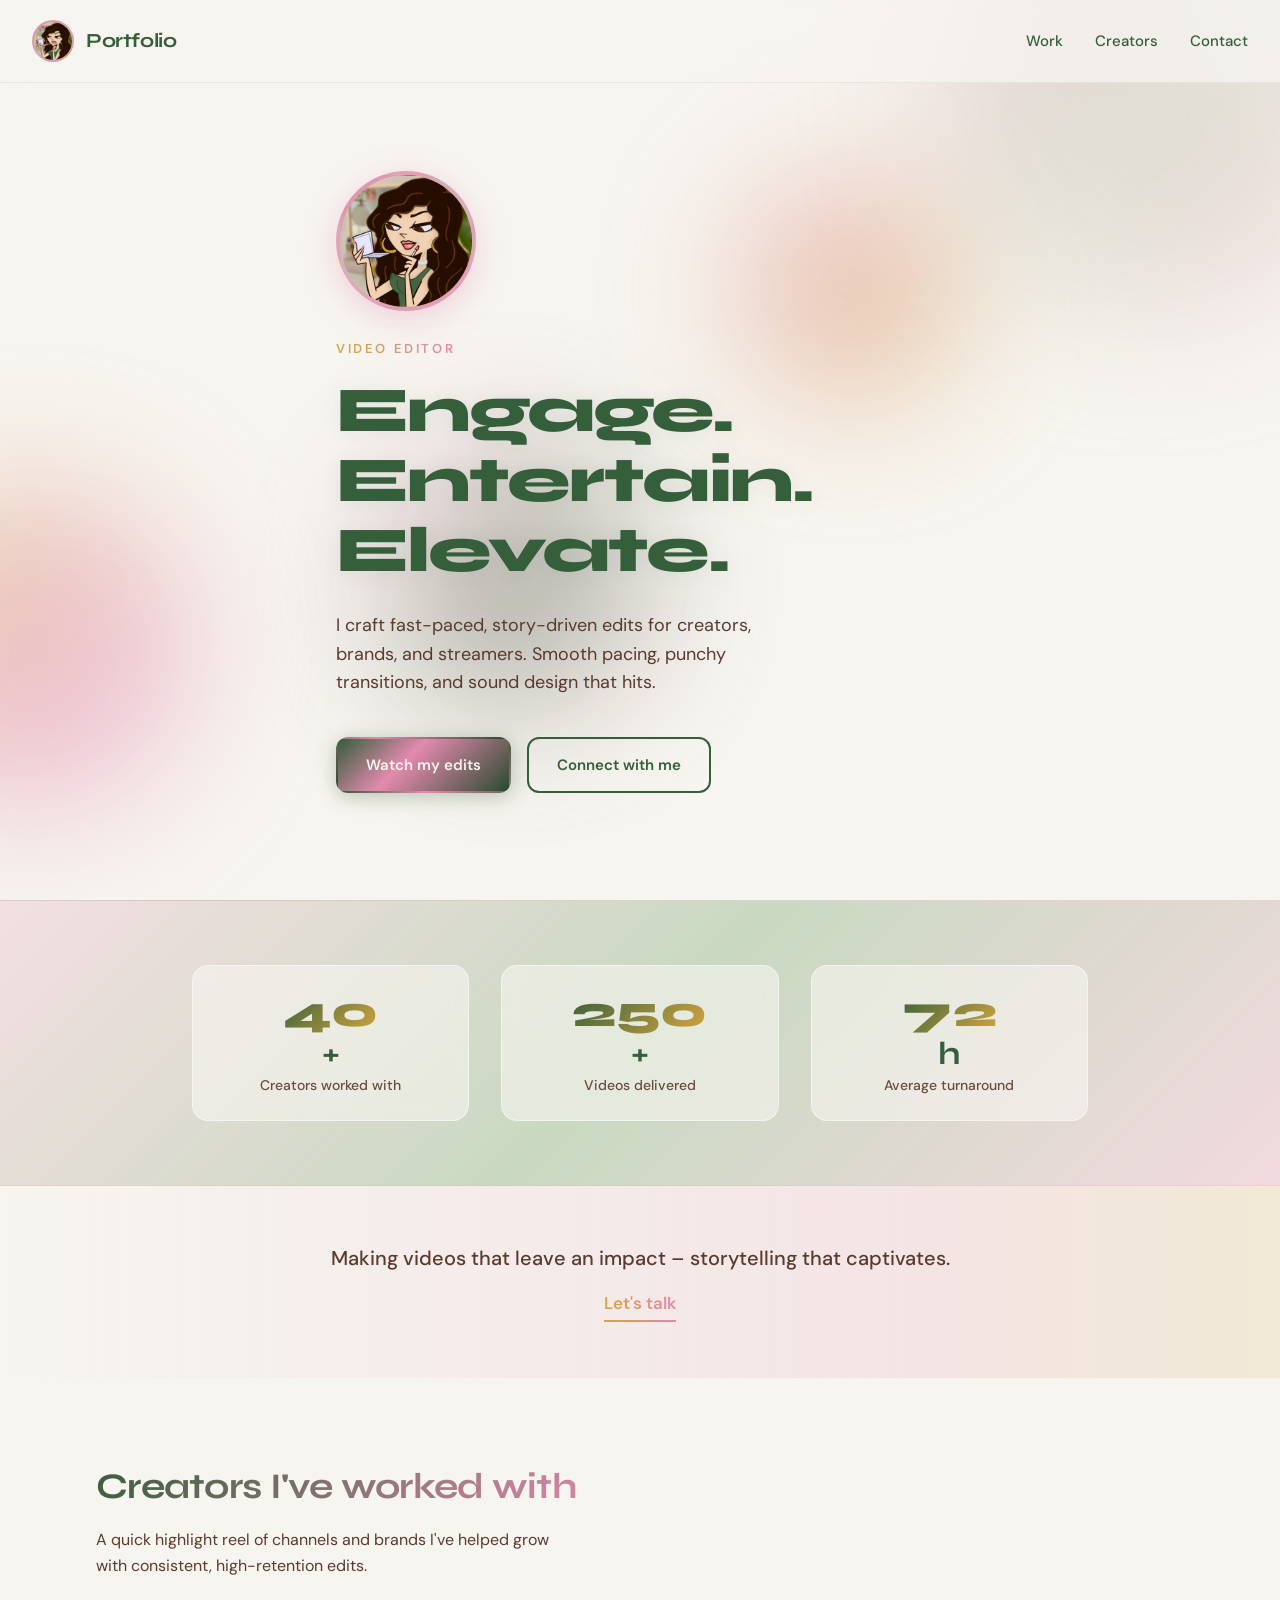
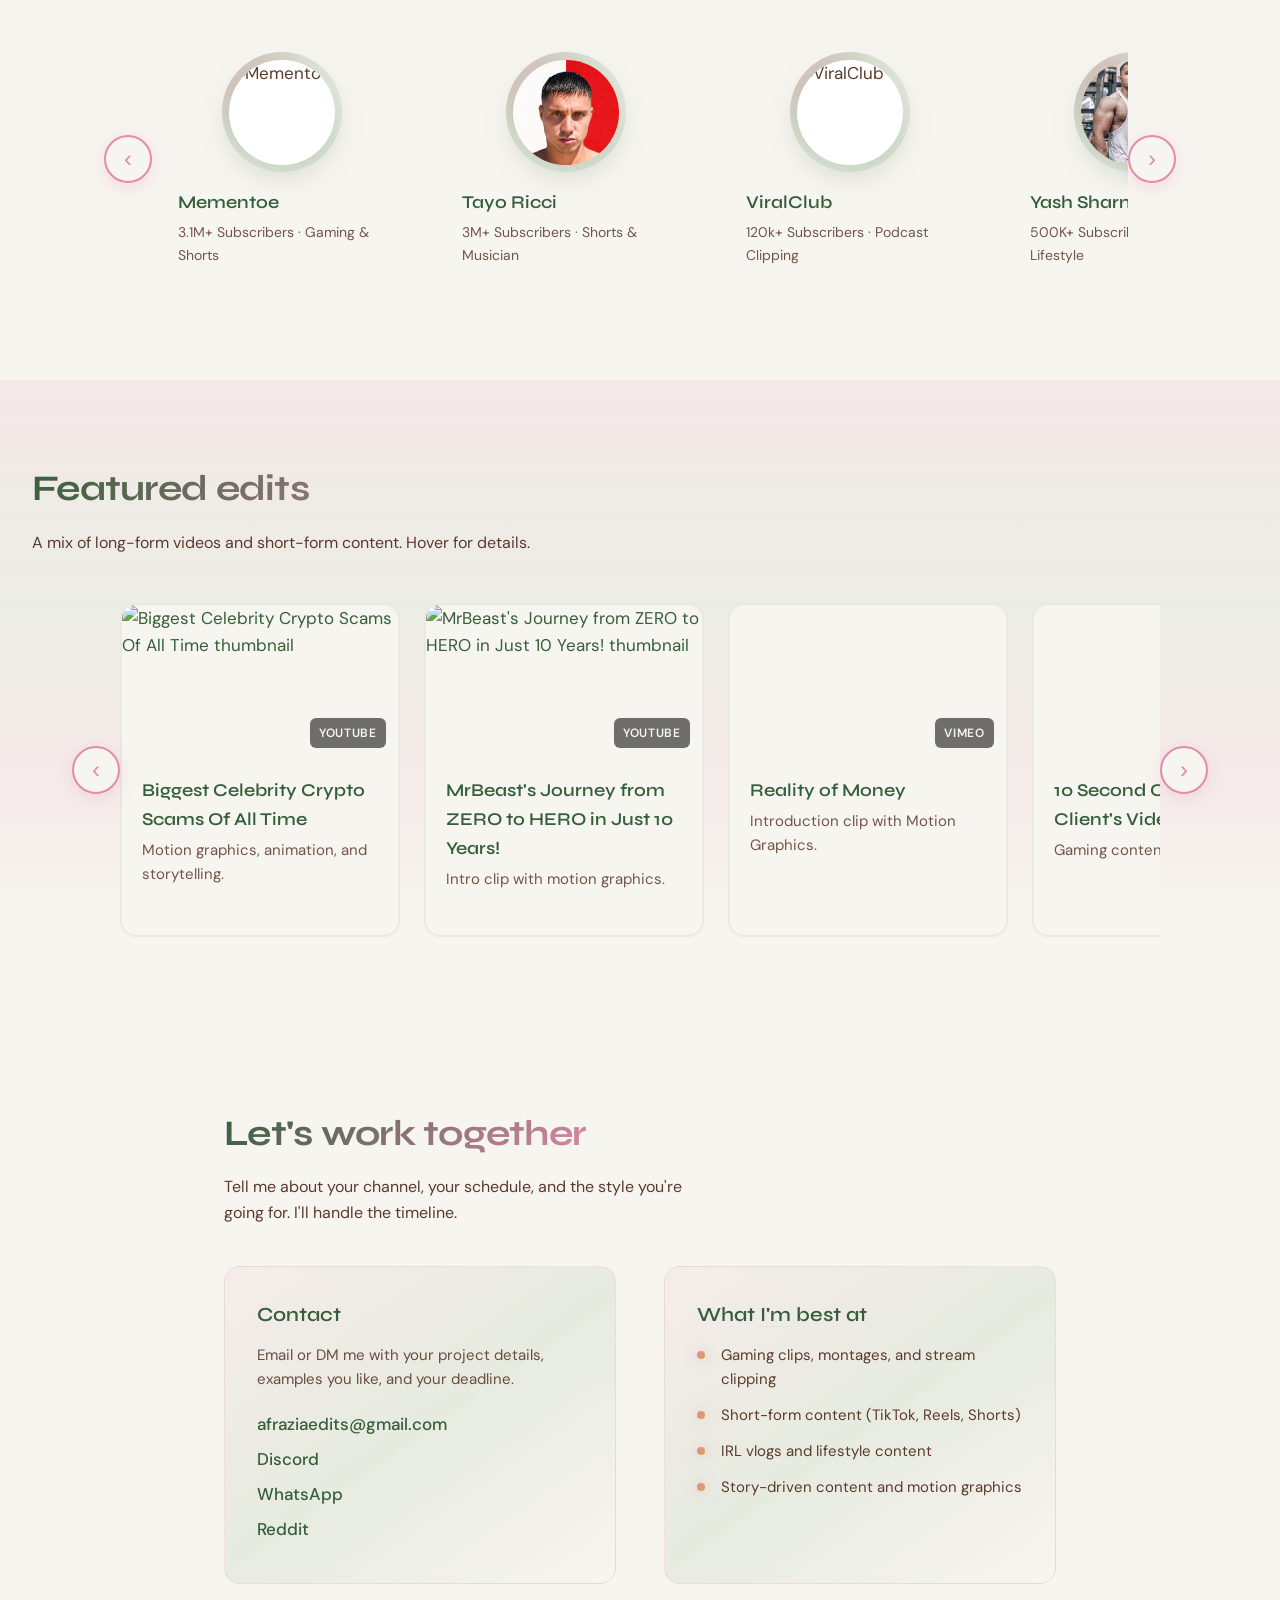
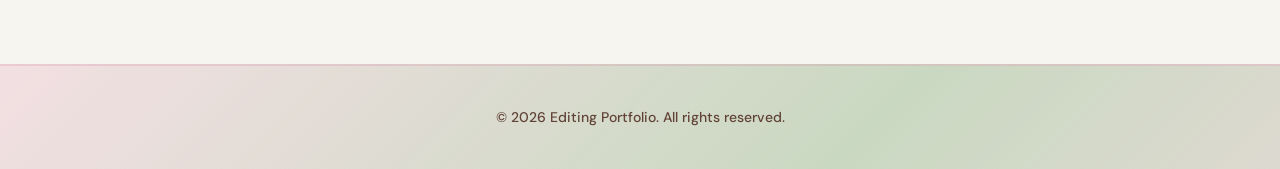
==== index.html @ 43cd396d "Add files via upload" ====
<!DOCTYPE html>
<html lang="en">
<head>
  <meta charset="UTF-8" />
  <meta name="viewport" content="width=device-width, initial-scale=1.0" />
  <title>Editing Portfolio</title>
  <link rel="preconnect" href="https://fonts.googleapis.com" />
  <link rel="preconnect" href="https://fonts.gstatic.com" crossorigin />
  <link href="https://fonts.googleapis.com/css2?family=Syne:wght@400;500;600;700;800&family=DM+Sans:ital,opsz,wght@0,9..40,300;0,9..40,400;0,9..40,500;0,9..40,600;1,9..40,400&display=swap" rel="stylesheet" />
  <link rel="stylesheet" href="styles.css" />
</head>
<body>
  <div class="hero-bg">
    <div class="blob blob-1"></div>
    <div class="blob blob-2"></div>
    <div class="blob blob-3"></div>
    <div class="blob blob-4"></div>
  </div>

  <header class="header">
    <a href="#" class="logo-wrap">
      <!-- Your icon: using icon.jpg in the same folder -->
      <div class="icon-placeholder icon-placeholder-header">
        <img src="icon.jpg" alt="You" id="header-icon" class="icon-img" />
        <span class="icon-fallback">You</span>
      </div>
      <span class="logo">Portfolio</span>
    </a>
    <nav class="nav">
      <a href="#work">Work</a>
      <a href="#creators">Creators</a>
      <a href="#contact">Contact</a>
    </nav>
  </header>

  <main>
    <section class="hero">
      <!-- Your photo: using icon.jpg in the same folder -->
      <div class="hero-icon-wrap reveal">
        <div class="hero-icon-placeholder">
          <img src="icon.jpg" alt="Your photo" id="hero-icon" class="hero-icon-img" />
          <span class="hero-icon-fallback">
            <span class="hero-icon-text">Your photo</span>
          </span>
        </div>
      </div>
      <p class="hero-label reveal">Video Editor</p>
      <h1 class="hero-title reveal">Engage. Entertain. Elevate.</h1>
      <p class="hero-tagline reveal">
        I craft fast-paced, story-driven edits for creators, brands, and streamers.
        Smooth pacing, punchy transitions, and sound design that hits.
      </p>
      <div class="hero-cta reveal">
        <a href="#work" class="btn btn-primary">Watch my edits</a>
        <a href="#contact" class="btn btn-secondary">Connect with me</a>
      </div>
    </section>

    <section class="stats">
      <div class="stats-inner">
        <div class="stat reveal">
          <span class="stat-value" data-count="40">0</span>
          <span class="stat-suffix">+</span>
          <span class="stat-label">Creators worked with</span>
        </div>
        <div class="stat reveal">
          <span class="stat-value" data-count="250">0</span>
          <span class="stat-suffix">+</span>
          <span class="stat-label">Videos delivered</span>
        </div>
        <div class="stat reveal">
          <span class="stat-value" data-count="72">0</span>
          <span class="stat-suffix">h</span>
          <span class="stat-label">Average turnaround</span>
        </div>
      </div>
    </section>

    <section class="cta-strip">
      <p class="reveal">Making videos that leave an impact – storytelling that captivates.</p>
      <a href="#contact" class="link-accent reveal">Let's talk</a>
    </section>

    <section id="creators" class="creators">
      <h2 class="section-title reveal">Creators I've worked with</h2>
      <p class="section-desc reveal">
        A quick highlight reel of channels and brands I've helped grow with consistent, high-retention edits.
      </p>
      <div class="carousel carousel-scroll creators-carousel">
        <button type="button" class="carousel-btn carousel-prev" aria-label="Scroll back">‹</button>
        <button type="button" class="carousel-btn carousel-next" aria-label="Scroll forward">›</button>
        <div class="carousel-track-wrap">
          <div class="carousel-track creators-track">
            <article class="creator-card">
              <div class="creator-placeholder creator-logo">
                <img src="memntoe.png" alt="Mementoe" loading="lazy" />
              </div>
              <h3>Mementoe</h3>
              <p>3.1M+ Subscribers · Gaming & Shorts</p>
            </article>
            <article class="creator-card">
              <div class="creator-placeholder creator-logo">
                <img src="tayo.png" alt="Tayo Ricci" loading="lazy" />
              </div>
              <h3>Tayo Ricci</h3>
              <p>3M+ Subscribers · Shorts & Musician</p>
            </article>
            <article class="creator-card">
              <div class="creator-placeholder creator-logo">
                <img src="viralclub.png" alt="ViralClub" loading="lazy" />
              </div>
              <h3>ViralClub</h3>
              <p>120k+ Subscribers · Podcast Clipping</p>
            </article>
            <article class="creator-card">
              <div class="creator-placeholder creator-logo">
                <img src="yash.png" alt="Yash Sharma Fitness" loading="lazy" />
              </div>
              <h3>Yash Sharma Fitness</h3>
              <p>500K+ Subscribers · Fitness & Lifestyle</p>
            </article>
            <article class="creator-card">
              <div class="creator-placeholder creator-logo">
                <img src="ryan.png" alt="Ryan Haff" loading="lazy" />
              </div>
              <h3>Ryan Haff</h3>
              <p>140k+ Followers · Fitness & Nutrition</p>
            </article>
            <article class="creator-card">
              <div class="creator-placeholder creator-logo">
                <img src="curve.png" alt="Curve Media" loading="lazy" />
              </div>
              <h3>Curve Media</h3>
              <p>Documentary · Motion Graphics</p>
            </article>
            <!-- duplicate set for seamless loop -->
            <article class="creator-card">
              <div class="creator-placeholder creator-logo">
                <img src="memntoe.png" alt="Mementoe" loading="lazy" />
              </div>
              <h3>Mementoe</h3>
              <p>3.1M+ Subscribers · Gaming & Shorts</p>
            </article>
            <article class="creator-card">
              <div class="creator-placeholder creator-logo">
                <img src="tayo.png" alt="Tayo Ricci" loading="lazy" />
              </div>
              <h3>Tayo Ricci</h3>
              <p>3M+ Subscribers · Shorts & Musician</p>
            </article>
            <article class="creator-card">
              <div class="creator-placeholder creator-logo">
                <img src="viralclub.png" alt="ViralClub" loading="lazy" />
              </div>
              <h3>ViralClub</h3>
              <p>120k+ Subscribers · Podcast Clipping</p>
            </article>
            <article class="creator-card">
              <div class="creator-placeholder creator-logo">
                <img src="yash.png" alt="Yash Sharma Fitness" loading="lazy" />
              </div>
              <h3>Yash Sharma Fitness</h3>
              <p>500K+ Subscribers · Fitness & Lifestyle</p>
            </article>
            <article class="creator-card">
              <div class="creator-placeholder creator-logo">
                <img src="ryan.png" alt="Ryan Haff" loading="lazy" />
              </div>
              <h3>Ryan Haff</h3>
              <p>140k+ Followers · Fitness & Nutrition</p>
            </article>
            <article class="creator-card">
              <div class="creator-placeholder creator-logo">
                <img src="dude.png" alt="Dude Real Media" loading="lazy" />
              </div>
              <h3>Dude Real Media</h3>
              <p>180k+ Subscribers · Clipping</p>
            </article>
          </div>
        </div>
      </div>
    </section>

    <section id="work" class="edits">
      <h2 class="section-title reveal">Featured edits</h2>
      <p class="section-desc reveal">
        A mix of long-form videos and short-form content. Hover for details.
      </p>
      <div class="carousel carousel-scroll edits-carousel">
        <button type="button" class="carousel-btn carousel-prev" aria-label="Scroll back">‹</button>
        <button type="button" class="carousel-btn carousel-next" aria-label="Scroll forward">›</button>
        <div class="carousel-track-wrap">
          <div class="carousel-track edits-track">
            <article class="edit-card">
              <a class="edit-link" href="https://www.youtube.com/watch?v=uVXnLMQs4x0" target="_blank" rel="noopener">
                <div class="edit-thumb">
                  <img src="https://img.youtube.com/vi/uVXnLMQs4x0/hqdefault.jpg" alt="Biggest Celebrity Crypto Scams Of All Time thumbnail" loading="lazy" />
                  <span class="edit-platform">YouTube</span>
                  <span class="edit-play">▶</span>
                </div>
              </a>
              <h3>Biggest Celebrity Crypto Scams Of All Time</h3>
              <p>Motion graphics, animation, and storytelling.</p>
            </article>
            <article class="edit-card">
              <a class="edit-link" href="https://www.youtube.com/watch?v=Dx8pyPvpEJI" target="_blank" rel="noopener">
                <div class="edit-thumb">
                  <img src="https://img.youtube.com/vi/Dx8pyPvpEJI/hqdefault.jpg" alt="MrBeast's Journey from ZERO to HERO in Just 10 Years! thumbnail" loading="lazy" />
                  <span class="edit-platform">YouTube</span>
                  <span class="edit-play">▶</span>
                </div>
              </a>
              <h3>MrBeast's Journey from ZERO to HERO in Just 10 Years!</h3>
              <p>Intro clip with motion graphics.</p>
            </article>
            <article class="edit-card">
              <a class="edit-link" href="https://player.vimeo.com/video/1166740503?badge=0&amp;autopause=0&amp;player_id=0&amp;app_id=58479" target="_blank" rel="noopener">
                <div class="edit-thumb">
                  <iframe src="https://player.vimeo.com/video/1166740503?badge=0&amp;autopause=0&amp;player_id=0&amp;app_id=58479" title="Reality of Money" loading="lazy" allowfullscreen></iframe>
                  <span class="edit-platform">Vimeo</span>
                  <span class="edit-play">▶</span>
                </div>
              </a>
              <h3>Reality of Money</h3>
              <p>Introduction clip with Motion Graphics.</p>
            </article>
            <article class="edit-card">
              <a class="edit-link" href="https://player.vimeo.com/video/1166739507?badge=0&amp;autopause=0&amp;player_id=0&amp;app_id=58479" target="_blank" rel="noopener">
                <div class="edit-thumb">
                  <iframe src="https://player.vimeo.com/video/1166739507?badge=0&amp;autopause=0&amp;player_id=0&amp;app_id=58479" title="10 Second Clip from the Client's Video" loading="lazy" allowfullscreen></iframe>
                  <span class="edit-platform">Vimeo</span>
                  <span class="edit-play">▶</span>
                </div>
              </a>
              <h3>10 Second Clip from the Client's Video</h3>
              <p>Gaming content with fast pacing.</p>
            </article>
            <article class="edit-card">
              <a class="edit-link" href="https://player.vimeo.com/video/1166747598?badge=0&amp;autopause=0&amp;player_id=0&amp;app_id=58479" target="_blank" rel="noopener">
                <div class="edit-thumb">
                  <iframe src="https://player.vimeo.com/video/1166747598?badge=0&amp;autopause=0&amp;player_id=0&amp;app_id=58479" title="Marketing Agency AD" loading="lazy" allowfullscreen></iframe>
                  <span class="edit-platform">Vimeo</span>
                  <span class="edit-play">▶</span>
                </div>
              </a>
              <h3>Marketing Agency AD</h3>
              <p>Professional motion graphics and branding.</p>
            </article>
            <article class="edit-card">
              <a class="edit-link" href="https://player.vimeo.com/video/1166748259?badge=0&amp;autopause=0&amp;player_id=0&amp;app_id=58479" target="_blank" rel="noopener">
                <div class="edit-thumb">
                  <iframe src="https://player.vimeo.com/video/1166748259?badge=0&amp;autopause=0&amp;player_id=0&amp;app_id=58479" title="Trending Cat Videos" loading="lazy" allowfullscreen></iframe>
                  <span class="edit-platform">Vimeo</span>
                  <span class="edit-play">▶</span>
                </div>
              </a>
              <h3>Trending Cat Videos</h3>
              <p>Short-form content optimized for social media.</p>
            </article>
            <!-- duplicate set for seamless loop -->
            <article class="edit-card">
              <a class="edit-link" href="https://www.youtube.com/watch?v=uVXnLMQs4x0" target="_blank" rel="noopener">
                <div class="edit-thumb">
                  <img src="https://img.youtube.com/vi/uVXnLMQs4x0/hqdefault.jpg" alt="Biggest Celebrity Crypto Scams Of All Time thumbnail" loading="lazy" />
                  <span class="edit-platform">YouTube</span>
                  <span class="edit-play">▶</span>
                </div>
              </a>
              <h3>Biggest Celebrity Crypto Scams Of All Time</h3>
              <p>Motion graphics, animation, and storytelling.</p>
            </article>
            <article class="edit-card">
              <a class="edit-link" href="https://www.youtube.com/watch?v=Dx8pyPvpEJI" target="_blank" rel="noopener">
                <div class="edit-thumb">
                  <img src="https://img.youtube.com/vi/Dx8pyPvpEJI/hqdefault.jpg" alt="MrBeast's Journey from ZERO to HERO in Just 10 Years! thumbnail" loading="lazy" />
                  <span class="edit-platform">YouTube</span>
                  <span class="edit-play">▶</span>
                </div>
              </a>
              <h3>MrBeast's Journey from ZERO to HERO in Just 10 Years!</h3>
              <p>Motion Graphics, Animation, and storytelling.</p>
            </article>
            <article class="edit-card">
              <a class="edit-link" href="https://player.vimeo.com/video/1166740503?badge=0&amp;autopause=0&amp;player_id=0&amp;app_id=58479" target="_blank" rel="noopener">
                <div class="edit-thumb">
                  <iframe src="https://player.vimeo.com/video/1166740503?badge=0&amp;autopause=0&amp;player_id=0&amp;app_id=58479" title="Reality of Money" loading="lazy" allowfullscreen></iframe>
                  <span class="edit-platform">Vimeo</span>
                  <span class="edit-play">▶</span>
                </div>
              </a>
              <h3>Reality of Money</h3>
              <p>Introduction clip with Motion Graphics.</p>
            </article>
            <article class="edit-card">
              <a class="edit-link" href="https://player.vimeo.com/video/1166739507?badge=0&amp;autopause=0&amp;player_id=0&amp;app_id=58479" target="_blank" rel="noopener">
                <div class="edit-thumb">
                  <iframe src="https://player.vimeo.com/video/1166739507?badge=0&amp;autopause=0&amp;player_id=0&amp;app_id=58479" title="10 Second Clip from the Client's Video" loading="lazy" allowfullscreen></iframe>
                  <span class="edit-platform">Vimeo</span>
                  <span class="edit-play">▶</span>
                </div>
              </a>
              <h3>10 Second Clip from the Client's Video</h3>
              <p>Gaming content with fast pacing.</p>
            </article>
            <article class="edit-card">
              <a class="edit-link" href="https://player.vimeo.com/video/1166747598?badge=0&amp;autopause=0&amp;player_id=0&amp;app_id=58479" target="_blank" rel="noopener">
                <div class="edit-thumb">
                  <iframe src="https://player.vimeo.com/video/1166747598?badge=0&amp;autopause=0&amp;player_id=0&amp;app_id=58479" title="Marketing Agency AD" loading="lazy" allowfullscreen></iframe>
                  <span class="edit-platform">Vimeo</span>
                  <span class="edit-play">▶</span>
                </div>
              </a>
              <h3>Marketing Agency AD</h3>
              <p>Professional motion graphics and branding.</p>
            </article>
            <article class="edit-card">
              <a class="edit-link" href="https://player.vimeo.com/video/1166748259?badge=0&amp;autopause=0&amp;player_id=0&amp;app_id=58479" target="_blank" rel="noopener">
                <div class="edit-thumb">
                  <iframe src="https://player.vimeo.com/video/1166748259?badge=0&amp;autopause=0&amp;player_id=0&amp;app_id=58479" title="Trending Cat Videos" loading="lazy" allowfullscreen></iframe>
                  <span class="edit-platform">Vimeo</span>
                  <span class="edit-play">▶</span>
                </div>
              </a>
              <h3>Trending Cat Videos</h3>
              <p>Short-form content optimized for social media.</p>
            </article>
          </div>
        </div>
      </div>
    </section>

    <section id="contact" class="contact">
      <h2 class="section-title reveal">Let's work together</h2>
      <p class="section-desc reveal">
        Tell me about your channel, your schedule, and the style you're going for. I'll handle the timeline.
      </p>
      <div class="contact-grid">
        <div class="contact-block reveal">
          <h3>Contact</h3>
          <p>Email or DM me with your project details, examples you like, and your deadline.</p>
          <ul class="contact-links">
            <li><a href="mailto:afraziaedits@gmail.com">afraziaedits@gmail.com</a></li>
            <li><a href="https://discord.com/users/744544447198527555" target="_blank" rel="noopener">Discord</a></li>
            <li><a href="https://wa.me/03124138669" target="_blank" rel="noopener">WhatsApp</a></li>
            <li><a href="https://www.reddit.com/u/r1singmoon/s/eKVIzrHijw" target="_blank" rel="noopener">Reddit</a></li>
          </ul>
        </div>
        <div class="contact-block reveal">
          <h3>What I'm best at</h3>
          <ul class="skills-list">
            <li>Gaming clips, montages, and stream clipping</li>
            <li>Short-form content (TikTok, Reels, Shorts)</li>
            <li>IRL vlogs and lifestyle content</li>
            <li>Story-driven content and motion graphics</li>
          </ul>
        </div>
      </div>
    </section>
  </main>

  <footer class="footer">
    <p>© <span id="year"></span> Editing Portfolio. All rights reserved.</p>
  </footer>

  <script src="script.js"></script>
</body>
</html>
---- styles.css ----
/* ===== Color palette ===== */
:root {
  --forest: #355E3B;
  --sage: #C9D8C1;
  --gold: #D4A740;
  --cocoa: #5B3A2E;
  --rose: #E38AAE;
  --cream: #F7F5F0;
  --forest-dark: #2a4a2f;
  --cocoa-light: #7a5240;
  --gold-light: #e8c468;
  --rose-light: #f0a8c4;
}

*,
*::before,
*::after {
  box-sizing: border-box;
}

html {
  scroll-behavior: smooth;
}

body {
  margin: 0;
  font-family: "DM Sans", system-ui, sans-serif;
  font-size: 1.0625rem;
  line-height: 1.6;
  color: var(--cocoa);
  background: var(--cream);
  -webkit-font-smoothing: antialiased;
  overflow-x: hidden;
}

a {
  color: var(--forest);
  text-decoration: none;
  transition: color 0.2s ease, opacity 0.2s ease;
}

a:hover {
  color: var(--forest-dark);
}

/* ===== Scroll reveal (initial state) ===== */
.reveal {
  opacity: 0;
  transform: translateY(28px);
  transition: opacity 0.7s cubic-bezier(0.22, 1, 0.36, 1),
    transform 0.7s cubic-bezier(0.22, 1, 0.36, 1);
}

.reveal.revealed {
  opacity: 1;
  transform: translateY(0);
}

.reveal.revealed .stat-value {
  opacity: 1;
}

/* Stagger delays for grids */
.creator-card.reveal { transition-delay: calc(0.1s * var(--delay, 0)); }
.edit-card.reveal { transition-delay: calc(0.08s * var(--delay, 0)); }

/* ===== Hero background blobs ===== */
.hero-bg {
  position: fixed;
  inset: 0;
  pointer-events: none;
  z-index: 0;
  overflow: hidden;
}

.blob {
  position: absolute;
  border-radius: 50%;
  filter: blur(70px);
  opacity: 0.5;
  animation: float 18s ease-in-out infinite;
}

.blob-1 {
  width:  min(60vw, 400px);
  height: min(60vw, 400px);
  background: linear-gradient(135deg, var(--rose) 0%, var(--sage) 50%, var(--rose-light) 100%);
  top: -10%;
  right: -5%;
  animation-delay: 0s;
  animation-duration: 20s;
  opacity: 0.55;
}

.blob-2 {
  width:  min(50vw, 320px);
  height: min(50vw, 320px);
  background: linear-gradient(135deg, var(--gold) 0%, var(--rose) 60%, var(--rose-light) 100%);
  bottom: 10%;
  left: -10%;
  animation-delay: -5s;
  animation-duration: 22s;
  opacity: 0.5;
}

.blob-3 {
  width:  min(40vw, 260px);
  height: min(40vw, 260px);
  background: linear-gradient(135deg, var(--rose) 20%, var(--forest) 50%, var(--rose) 100%);
  top: 50%;
  left: 30%;
  animation-delay: -10s;
  animation-duration: 25s;
  opacity: 0.45;
}

.blob-4 {
  width:  min(35vw, 220px);
  height: min(35vw, 220px);
  background: linear-gradient(135deg, var(--rose) 0%, var(--gold) 100%);
  top: 20%;
  right: 25%;
  animation-delay: -7s;
  animation-duration: 19s;
  opacity: 0.55;
}

@keyframes float {
  0%, 100% { transform: translate(0, 0) scale(1); }
  25% { transform: translate(20px, -30px) scale(1.05); }
  50% { transform: translate(-15px, 20px) scale(0.95); }
  75% { transform: translate(25px, 15px) scale(1.02); }
}

/* ===== Header ===== */
.header {
  position: fixed;
  top: 0;
  left: 0;
  right: 0;
  z-index: 100;
  display: flex;
  align-items: center;
  justify-content: space-between;
  padding: 1.25rem 2rem;
  background: rgba(247, 245, 240, 0.75);
  backdrop-filter: blur(16px);
  border-bottom: 1px solid rgba(53, 94, 59, 0.08);
  transition: background 0.3s ease, box-shadow 0.3s ease;
}

.header:hover {
  background: rgba(247, 245, 240, 0.92);
  box-shadow: 0 4px 24px rgba(53, 94, 59, 0.06);
}

.logo-wrap {
  display: flex;
  align-items: center;
  gap: 0.75rem;
  text-decoration: none;
  color: inherit;
}

.icon-placeholder-header {
  width: 42px;
  height: 42px;
  border-radius: 50%;
  overflow: hidden;
  flex-shrink: 0;
  background: linear-gradient(135deg, var(--rose) 0%, var(--sage) 50%, var(--gold) 100%);
  border: 2px solid rgba(227, 138, 174, 0.6);
  display: flex;
  align-items: center;
  justify-content: center;
  transition: transform 0.3s ease, box-shadow 0.3s ease, border-color 0.3s ease;
}

.header:hover .icon-placeholder-header {
  border-color: var(--rose);
  box-shadow: 0 0 20px rgba(227, 138, 174, 0.4);
}

.icon-placeholder-header .icon-img {
  width: 100%;
  height: 100%;
  object-fit: cover;
  display: block;
}

.icon-placeholder-header .icon-fallback {
  font-family: "Syne", sans-serif;
  font-weight: 700;
  font-size: 0.75rem;
  color: var(--cream);
  text-shadow: 0 1px 2px rgba(0,0,0,0.2);
}

.icon-placeholder-header.has-img .icon-fallback { display: none; }

.logo {
  font-family: "Syne", sans-serif;
  font-weight: 700;
  font-size: 1.25rem;
  letter-spacing: -0.02em;
  color: var(--forest);
  transition: transform 0.3s ease, color 0.3s ease;
}

.logo-wrap:hover .logo {
  color: var(--rose);
}

.nav {
  display: flex;
  gap: 2rem;
}

.nav a {
  font-weight: 500;
  font-size: 0.9375rem;
  position: relative;
}

.nav a::after {
  content: "";
  position: absolute;
  left: 0;
  bottom: -4px;
  width: 0;
  height: 2px;
  background: linear-gradient(90deg, var(--gold), var(--rose));
  transition: width 0.35s ease;
}

.nav a:hover::after {
  width: 100%;
}

/* ===== Hero ===== */
.hero {
  position: relative;
  z-index: 1;
  min-height: 100vh;
  display: flex;
  flex-direction: column;
  justify-content: center;
  align-items: flex-start;
  padding: 8rem 2rem 4rem;
  max-width: 42rem;
  margin: 0 auto;
}

.hero-icon-wrap {
  margin-bottom: 1.75rem;
}

.hero-icon-placeholder {
  width: 140px;
  height: 140px;
  border-radius: 50%;
  overflow: hidden;
  flex-shrink: 0;
  background: linear-gradient(145deg, var(--rose) 0%, var(--sage) 40%, var(--rose-light) 100%);
  border: 4px solid rgba(227, 138, 174, 0.5);
  box-shadow: 0 8px 32px rgba(227, 138, 174, 0.35), inset 0 1px 0 rgba(255,255,255,0.3);
  display: flex;
  align-items: center;
  justify-content: center;
  position: relative;
  transition: transform 0.4s ease, box-shadow 0.4s ease, border-color 0.4s ease;
}

.hero-icon-placeholder:hover {
  transform: scale(1.05);
  border-color: var(--rose);
  box-shadow: 0 12px 40px rgba(227, 138, 174, 0.45);
}

.hero-icon-placeholder .hero-icon-img {
  width: 100%;
  height: 100%;
  object-fit: cover;
  display: block;
}

.hero-icon-placeholder .hero-icon-fallback {
  display: flex;
  align-items: center;
  justify-content: center;
  padding: 1rem;
  text-align: center;
}

.hero-icon-placeholder.has-img .hero-icon-fallback { display: none; }

.hero-icon-text {
  font-size: 0.8125rem;
  font-weight: 600;
  color: var(--cream);
  text-shadow: 0 1px 3px rgba(0,0,0,0.25);
  line-height: 1.3;
}

.hero-label {
  font-size: 0.8125rem;
  font-weight: 600;
  text-transform: uppercase;
  letter-spacing: 0.2em;
  background: linear-gradient(90deg, var(--gold), var(--rose));
  -webkit-background-clip: text;
  -webkit-text-fill-color: transparent;
  background-clip: text;
  margin: 0 0 1rem;
  animation: shimmer 4s ease-in-out infinite;
}

@keyframes shimmer {
  0%, 100% { opacity: 1; filter: brightness(1); }
  50% { opacity: 0.9; filter: brightness(1.1); }
}

.hero-title {
  font-family: "Syne", sans-serif;
  font-weight: 800;
  font-size: clamp(2.5rem, 6vw, 4rem);
  line-height: 1.1;
  letter-spacing: -0.03em;
  color: var(--forest);
  margin: 0 0 1.5rem;
  text-shadow: 0 2px 20px rgba(53, 94, 59, 0.08);
}

.hero-tagline {
  font-size: 1.125rem;
  color: var(--cocoa);
  opacity: 0.9;
  margin: 0 0 2.5rem;
  max-width: 36ch;
}

.hero-cta {
  display: flex;
  flex-wrap: wrap;
  gap: 1rem;
}

/* ===== Buttons ===== */
.btn {
  display: inline-flex;
  align-items: center;
  justify-content: center;
  padding: 0.875rem 1.75rem;
  font-family: "DM Sans", sans-serif;
  font-weight: 600;
  font-size: 0.9375rem;
  border-radius: 12px;
  transition: all 0.35s cubic-bezier(0.22, 1, 0.36, 1);
  position: relative;
  overflow: hidden;
}

.btn::before {
  content: "";
  position: absolute;
  inset: 0;
  background: linear-gradient(135deg, transparent, rgba(255,255,255,0.2));
  opacity: 0;
  transition: opacity 0.35s ease;
}

.btn:hover::before {
  opacity: 1;
}

.btn-primary {
  background: linear-gradient(135deg, var(--forest) 0%, var(--rose) 40%, var(--forest-dark) 100%);
  color: var(--cream);
  border: 2px solid transparent;
  box-shadow: 0 4px 20px rgba(53, 94, 59, 0.3), 0 0 0 0 rgba(227, 138, 174, 0.2);
}

.btn-primary:hover {
  transform: translateY(-3px) scale(1.02);
  box-shadow: 0 8px 30px rgba(53, 94, 59, 0.4), 0 0 30px rgba(227, 138, 174, 0.35);
}

.btn-secondary {
  background: transparent;
  color: var(--forest);
  border: 2px solid var(--forest);
}

.btn-secondary:hover {
  background: linear-gradient(135deg, var(--sage) 0%, rgba(227, 138, 174, 0.2) 100%);
  border-color: var(--gold);
  color: var(--cocoa);
  transform: translateY(-2px);
}

/* ===== Stats ===== */
.stats {
  position: relative;
  z-index: 1;
  padding: 4rem 2rem;
  background: linear-gradient(135deg,
    rgba(227, 138, 174, 0.2) 0%,
    var(--sage) 25%,
    rgba(227, 138, 174, 0.25) 50%,
    rgba(212, 167, 64, 0.2) 75%,
    var(--sage) 100%);
  background-size: 200% 200%;
  animation: gradientShift 12s ease infinite;
  border-top: 1px solid rgba(227, 138, 174, 0.15);
  border-bottom: 1px solid rgba(227, 138, 174, 0.15);
}

@keyframes gradientShift {
  0%, 100% { background-position: 0% 50%; }
  50% { background-position: 100% 50%; }
}

.stats-inner {
  max-width: 56rem;
  margin: 0 auto;
  display: grid;
  grid-template-columns: repeat(3, 1fr);
  gap: 2rem;
  text-align: center;
}

.stat {
  display: flex;
  flex-direction: column;
  align-items: center;
  gap: 0.25rem;
  padding: 1.5rem;
  border-radius: 16px;
  background: rgba(247, 245, 240, 0.6);
  backdrop-filter: blur(8px);
  border: 1px solid rgba(255, 255, 255, 0.5);
  transition: transform 0.35s ease, box-shadow 0.35s ease, background 0.35s ease;
}

.stat:hover {
  transform: translateY(-6px) scale(1.02);
  box-shadow: 0 12px 40px rgba(53, 94, 59, 0.15);
  background: rgba(247, 245, 240, 0.85);
}

.stat-value {
  font-family: "Syne", sans-serif;
  font-weight: 800;
  font-size: 2.75rem;
  background: linear-gradient(135deg, var(--forest) 0%, var(--gold) 100%);
  -webkit-background-clip: text;
  -webkit-text-fill-color: transparent;
  background-clip: text;
  line-height: 1;
}

.stat-suffix {
  font-family: "Syne", sans-serif;
  font-weight: 700;
  font-size: 2rem;
  color: var(--forest);
  line-height: 1;
}

.stat-label {
  font-size: 0.875rem;
  font-weight: 500;
  color: var(--cocoa);
  opacity: 0.9;
}

@media (max-width: 640px) {
  .stats-inner {
    grid-template-columns: 1fr;
    gap: 2.5rem;
  }
}

/* ===== CTA strip ===== */
.cta-strip {
  position: relative;
  z-index: 1;
  padding: 3.5rem 2rem;
  text-align: center;
  background: linear-gradient(90deg,
    transparent 0%,
    rgba(227, 138, 174, 0.15) 35%,
    rgba(212, 167, 64, 0.15) 50%,
    rgba(227, 138, 174, 0.15) 65%,
    transparent 100%);
  background-size: 200% 100%;
  animation: ctaGlow 8s ease-in-out infinite;
}

@keyframes ctaGlow {
  0%, 100% { background-position: 100% 0; }
  50% { background-position: 0% 0; }
}

.cta-strip p {
  margin: 0;
  font-size: 1.25rem;
  color: var(--cocoa);
  font-weight: 500;
}

.link-accent {
  display: inline-block;
  margin-top: 1rem;
  font-weight: 600;
  background: linear-gradient(90deg, var(--gold), var(--rose));
  -webkit-background-clip: text;
  -webkit-text-fill-color: transparent;
  background-clip: text;
  text-decoration: none;
  padding-bottom: 2px;
  border-bottom: 2px solid transparent;
  border-image: linear-gradient(90deg, var(--gold), var(--rose)) 1;
  transition: transform 0.3s ease, filter 0.3s ease;
}

.link-accent:hover {
  transform: scale(1.05);
  filter: brightness(1.15);
}

/* ===== Section common ===== */
.section-title {
  font-family: "Syne", sans-serif;
  font-weight: 700;
  font-size: clamp(1.75rem, 4vw, 2.25rem);
  background: linear-gradient(135deg, var(--forest) 0%, var(--rose) 50%, var(--cocoa) 100%);
  -webkit-background-clip: text;
  -webkit-text-fill-color: transparent;
  background-clip: text;
  margin: 0 0 0.75rem;
  letter-spacing: -0.02em;
}

.section-desc {
  font-size: 1rem;
  color: var(--cocoa);
  opacity: 0.9;
  margin: 0 0 2.5rem;
  max-width: 42ch;
}

/* ===== Carousel – continuous scroll ===== */
.carousel {
  position: relative;
  max-width: 72rem;
  margin: 0 auto;
  padding: 0 3.5rem;
}

.carousel-scroll .carousel-track-wrap {
  overflow: hidden;
  margin: 0;
}

/* Arrow buttons for manual scroll burst */
.carousel-scroll .carousel-btn {
  position: absolute;
  top: 50%;
  transform: translateY(-50%);
  z-index: 10;
  width: 48px;
  height: 48px;
  border-radius: 50%;
  border: 2px solid var(--rose);
  background: rgba(247, 245, 240, 0.95);
  color: var(--rose);
  font-size: 1.5rem;
  line-height: 1;
  cursor: pointer;
  display: flex;
  align-items: center;
  justify-content: center;
  transition: all 0.25s ease;
  box-shadow: 0 4px 16px rgba(227, 138, 174, 0.25);
}

.carousel-scroll .carousel-btn:hover:not(:disabled) {
  background: var(--rose);
  color: var(--cream);
  transform: translateY(-50%) scale(1.08);
  box-shadow: 0 6px 24px rgba(227, 138, 174, 0.4);
}

.carousel-scroll .carousel-btn:disabled {
  opacity: 0.6;
  cursor: not-allowed;
}

.carousel-scroll .carousel-prev { left: 0.5rem; }
.carousel-scroll .carousel-next { right: 0.5rem; }

@media (max-width: 700px) {
  .carousel-scroll .carousel-btn { width: 42px; height: 42px; font-size: 1.25rem; }
  .carousel-scroll .carousel-prev { left: 0.25rem; }
  .carousel-scroll .carousel-next { right: 0.25rem; }
}

/* Quick scroll burst when user clicks arrow */
.carousel-scroll .carousel-track.nudge-next {
  animation-duration: 4s !important;
}

.carousel-scroll .carousel-track.nudge-prev {
  animation-duration: 4s !important;
  animation-direction: reverse !important;
}

.carousel-track {
  display: flex;
  gap: 1.5rem;
}

/* Continuous scroll: track is 2x content, animate by 50% for seamless loop */
.carousel-scroll .carousel-track {
  width: max-content;
  padding: 0.5rem 0;
  animation: scroll-continuous 45s linear infinite;
}

.carousel-scroll.creators-carousel .carousel-track {
  animation-duration: 50s;
}

.carousel-scroll.edits-carousel .carousel-track {
  animation-duration: 55s;
}

@keyframes scroll-continuous {
  from {
    transform: translate3d(0, 0, 0);
  }
  to {
    transform: translate3d(-50%, 0, 0);
  }
}

/* Fixed card width so track width is predictable for 50% scroll */
.carousel-scroll .creator-card {
  flex: 0 0 260px;
  min-width: 260px;
}

.carousel-scroll .edit-card {
  flex: 0 0 280px;
  min-width: 280px;
}

@media (max-width: 600px) {
  .carousel-scroll .creator-card {
    flex: 0 0 220px;
    min-width: 220px;
  }
  .carousel-scroll .edit-card {
    flex: 0 0 240px;
    min-width: 240px;
  }
}

/* ===== Creators ===== */
.creators {
  position: relative;
  z-index: 1;
  padding: 5rem 2rem;
  max-width: 72rem;
  margin: 0 auto;
}

.creator-card {
  background: var(--cream);
  border: 2px solid transparent;
  border-radius: 16px;
  padding: 1.5rem;
  transition: all 0.4s cubic-bezier(0.22, 1, 0.36, 1);
  position: relative;
  overflow: hidden;
}

.creator-card::before {
  content: "";
  position: absolute;
  inset: 0;
  border-radius: 14px;
  padding: 2px;
  background: linear-gradient(135deg, var(--rose), var(--sage), var(--rose-light), var(--gold));
  -webkit-mask: linear-gradient(#fff 0 0) content-box, linear-gradient(#fff 0 0);
  mask: linear-gradient(#fff 0 0) content-box, linear-gradient(#fff 0 0);
  -webkit-mask-composite: xor;
  mask-composite: exclude;
  opacity: 0;
  transition: opacity 0.4s ease;
}

.creator-card:hover {
  transform: translateY(-8px) scale(1.02);
  box-shadow: 0 20px 50px rgba(53, 94, 59, 0.15), 0 0 0 1px rgba(201, 216, 193, 0.5);
}

.creator-card:hover::before {
  opacity: 1;
}

.creator-placeholder {
  width: 100%;
  aspect-ratio: 16 / 9;
  border-radius: 12px;
  margin-bottom: 1rem;
  transition: transform 0.5s ease, filter 0.5s ease;
}

.creator-logo {
  display: flex;
  align-items: center;
  justify-content: center;
  /* Override the wide card ratio so logos sit in a circle */
  aspect-ratio: 1 / 1;
  max-width: 120px;
  margin-inline: auto;
  border-radius: 999px;
  background: radial-gradient(circle at 0 0, rgba(227, 138, 174, 0.4), transparent 50%),
    radial-gradient(circle at 100% 100%, rgba(201, 216, 193, 0.6), transparent 55%),
    linear-gradient(135deg, var(--sage), rgba(247, 245, 240, 0.9));
}

.creator-logo img {
  width: 88%;
  height: 88%;
  object-fit: cover;
  border-radius: 999px;
  box-shadow: 0 10px 30px rgba(53, 94, 59, 0.18);
  background: #fff;
}

.creator-card:hover .creator-placeholder {
  transform: scale(1.05);
  filter: brightness(1.05);
}

.creator-placeholder-1 {
  background: linear-gradient(135deg, var(--forest) 0%, var(--sage) 100%);
}
.creator-placeholder-2 {
  background: linear-gradient(135deg, var(--gold) 0%, var(--rose) 100%);
}
.creator-placeholder-3 {
  background: linear-gradient(135deg, var(--rose) 0%, var(--cocoa) 100%);
}
.creator-placeholder-4 {
  background: linear-gradient(135deg, var(--sage) 0%, var(--forest) 100%);
}

.creator-card h3 {
  font-family: "Syne", sans-serif;
  font-weight: 600;
  font-size: 1.125rem;
  color: var(--forest);
  margin: 0 0 0.25rem;
}

.creator-card p {
  font-size: 0.875rem;
  color: var(--cocoa);
  opacity: 0.85;
  margin: 0;
}

/* ===== Featured edits ===== */
.edits {
  position: relative;
  z-index: 1;
  padding: 5rem 2rem;
  background: linear-gradient(180deg,
    rgba(227, 138, 174, 0.12) 0%,
    rgba(201, 216, 193, 0.25) 35%,
    rgba(227, 138, 174, 0.1) 60%,
    transparent 85%);
}

.edits .section-desc {
  max-width: none;
}

.edit-card {
  background: var(--cream);
  border-radius: 16px;
  overflow: hidden;
  border: 2px solid rgba(53, 94, 59, 0.08);
  transition: all 0.4s cubic-bezier(0.22, 1, 0.36, 1);
  position: relative;
}

.edit-card::after {
  content: "";
  position: absolute;
  inset: 0;
  border-radius: 14px;
  padding: 2px;
  background: linear-gradient(135deg, var(--rose), var(--gold), var(--rose-light), var(--forest));
  -webkit-mask: linear-gradient(#fff 0 0) content-box, linear-gradient(#fff 0 0);
  mask: linear-gradient(#fff 0 0) content-box, linear-gradient(#fff 0 0);
  -webkit-mask-composite: xor;
  mask-composite: exclude;
  opacity: 0;
  transition: opacity 0.4s ease;
  pointer-events: none;
}

.edit-card:hover {
  transform: translateY(-10px) scale(1.02);
  box-shadow: 0 24px 56px rgba(53, 94, 59, 0.18);
}

.edit-card:hover::after {
  opacity: 1;
}

.edit-thumb {
  position: relative;
  width: 100%;
  aspect-ratio: 16 / 9;
  overflow: hidden;
}

.edit-thumb iframe,
.edit-thumb img {
  width: 100%;
  height: 100%;
  border: 0;
  display: block;
  object-fit: cover;
}

.edit-platform {
  position: absolute;
  bottom: 0.75rem;
  right: 0.75rem;
  font-size: 0.75rem;
  font-weight: 600;
  text-transform: uppercase;
  letter-spacing: 0.05em;
  color: var(--cream);
  background: rgba(0, 0, 0, 0.55);
  padding: 0.35rem 0.6rem;
  border-radius: 6px;
  z-index: 2;
  transition: background 0.3s ease;
}

.edit-card:hover .edit-platform {
  background: var(--forest);
}

.edit-play {
  position: absolute;
  top: 50%;
  left: 50%;
  transform: translate(-50%, -50%) scale(0.8);
  width: 56px;
  height: 56px;
  display: flex;
  align-items: center;
  justify-content: center;
  background: rgba(247, 245, 240, 0.95);
  border-radius: 50%;
  color: var(--forest);
  font-size: 1.25rem;
  opacity: 0;
  transition: opacity 0.35s ease, transform 0.35s ease;
  z-index: 2;
  padding-left: 4px;
}

.edit-card:hover .edit-play {
  opacity: 1;
  transform: translate(-50%, -50%) scale(1);
}

.edit-card h3 {
  font-family: "Syne", sans-serif;
  font-weight: 600;
  font-size: 1.125rem;
  color: var(--forest);
  margin: 0;
  padding: 1rem 1.25rem 0 1.25rem;
}

.edit-card p {
  font-size: 0.9375rem;
  color: var(--cocoa);
  opacity: 0.85;
  margin: 0;
  padding: 0.25rem 1.25rem 1.25rem 1.25rem;
}

/* ===== Contact ===== */
.contact {
  position: relative;
  z-index: 1;
  padding: 5rem 2rem;
  max-width: 56rem;
  margin: 0 auto;
}

.contact-grid {
  display: grid;
  grid-template-columns: 1fr 1fr;
  gap: 3rem;
}

@media (max-width: 700px) {
  .contact-grid {
    grid-template-columns: 1fr;
  }
}

.contact-block {
  padding: 2rem;
  border-radius: 16px;
  background: linear-gradient(145deg, rgba(227, 138, 174, 0.08) 0%, rgba(201, 216, 193, 0.35) 50%, rgba(247, 245, 240, 0.95) 100%);
  border: 1px solid rgba(227, 138, 174, 0.2);
  transition: transform 0.35s ease, box-shadow 0.35s ease, border-color 0.35s ease;
}

.contact-block:hover {
  transform: translateY(-4px);
  box-shadow: 0 16px 40px rgba(227, 138, 174, 0.15);
  border-color: rgba(227, 138, 174, 0.35);
}

.contact-block h3 {
  font-family: "Syne", sans-serif;
  font-weight: 600;
  font-size: 1.25rem;
  color: var(--forest);
  margin: 0 0 0.75rem;
}

.contact-block > p {
  font-size: 0.9375rem;
  color: var(--cocoa);
  opacity: 0.9;
  margin: 0 0 1.25rem;
}

.contact-links {
  list-style: none;
  margin: 0;
  padding: 0;
}

.contact-links li {
  margin-bottom: 0.5rem;
}

.contact-links a {
  font-weight: 500;
  color: var(--forest);
  position: relative;
  display: inline-block;
  transition: color 0.3s ease;
}

.contact-links a::after {
  content: "";
  position: absolute;
  left: 0;
  bottom: -2px;
  width: 0;
  height: 2px;
  background: linear-gradient(90deg, var(--gold), var(--rose));
  transition: width 0.3s ease;
}

.contact-links a:hover {
  color: var(--rose);
}

.contact-links a:hover::after {
  width: 100%;
}

.skills-list {
  margin: 0;
  padding: 0;
  list-style: none;
}

.skills-list li {
  position: relative;
  padding-left: 1.5rem;
  margin-bottom: 0.75rem;
  font-size: 0.9375rem;
  color: var(--cocoa);
  transition: transform 0.25s ease, color 0.25s ease;
}

.contact-block:hover .skills-list li:hover {
  transform: translateX(6px);
  color: var(--forest);
}

.skills-list li::before {
  content: "";
  position: absolute;
  left: 0;
  top: 0.55em;
  width: 8px;
  height: 8px;
  border-radius: 50%;
  background: linear-gradient(135deg, var(--rose), var(--gold));
  box-shadow: 0 0 12px rgba(227, 138, 174, 0.5);
  transition: transform 0.3s ease, box-shadow 0.3s ease;
}

.skills-list li:hover::before {
  transform: scale(1.3);
  box-shadow: 0 0 16px rgba(212, 167, 64, 0.6);
}

/* ===== Footer ===== */
.footer {
  position: relative;
  z-index: 1;
  padding: 2.5rem 2rem;
  text-align: center;
  border-top: 2px solid rgba(227, 138, 174, 0.25);
  background: linear-gradient(135deg, rgba(227, 138, 174, 0.2) 0%, var(--sage) 35%, rgba(227, 138, 174, 0.25) 70%, var(--sage) 100%);
  background-size: 200% 100%;
  animation: gradientShift 15s ease infinite;
}

.footer p {
  margin: 0;
  font-size: 0.875rem;
  color: var(--cocoa);
  opacity: 0.95;
  font-weight: 500;
}
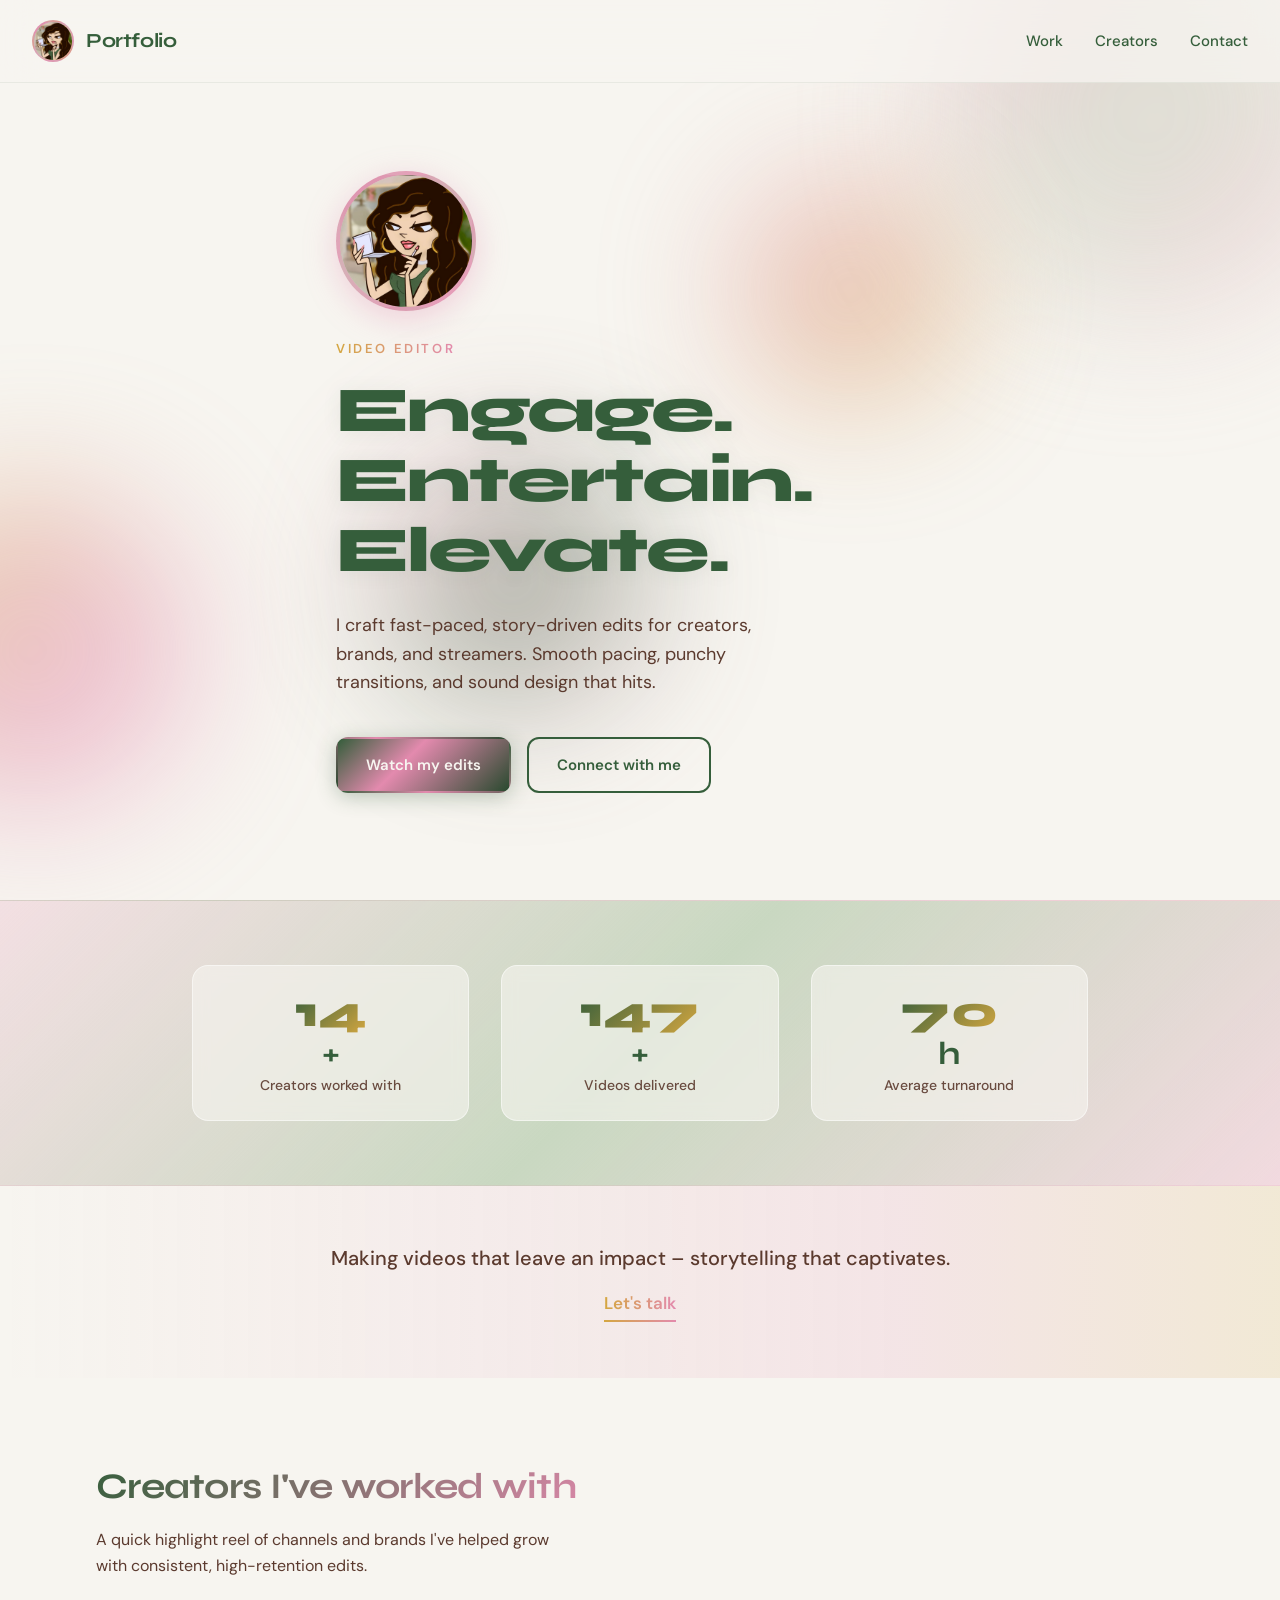
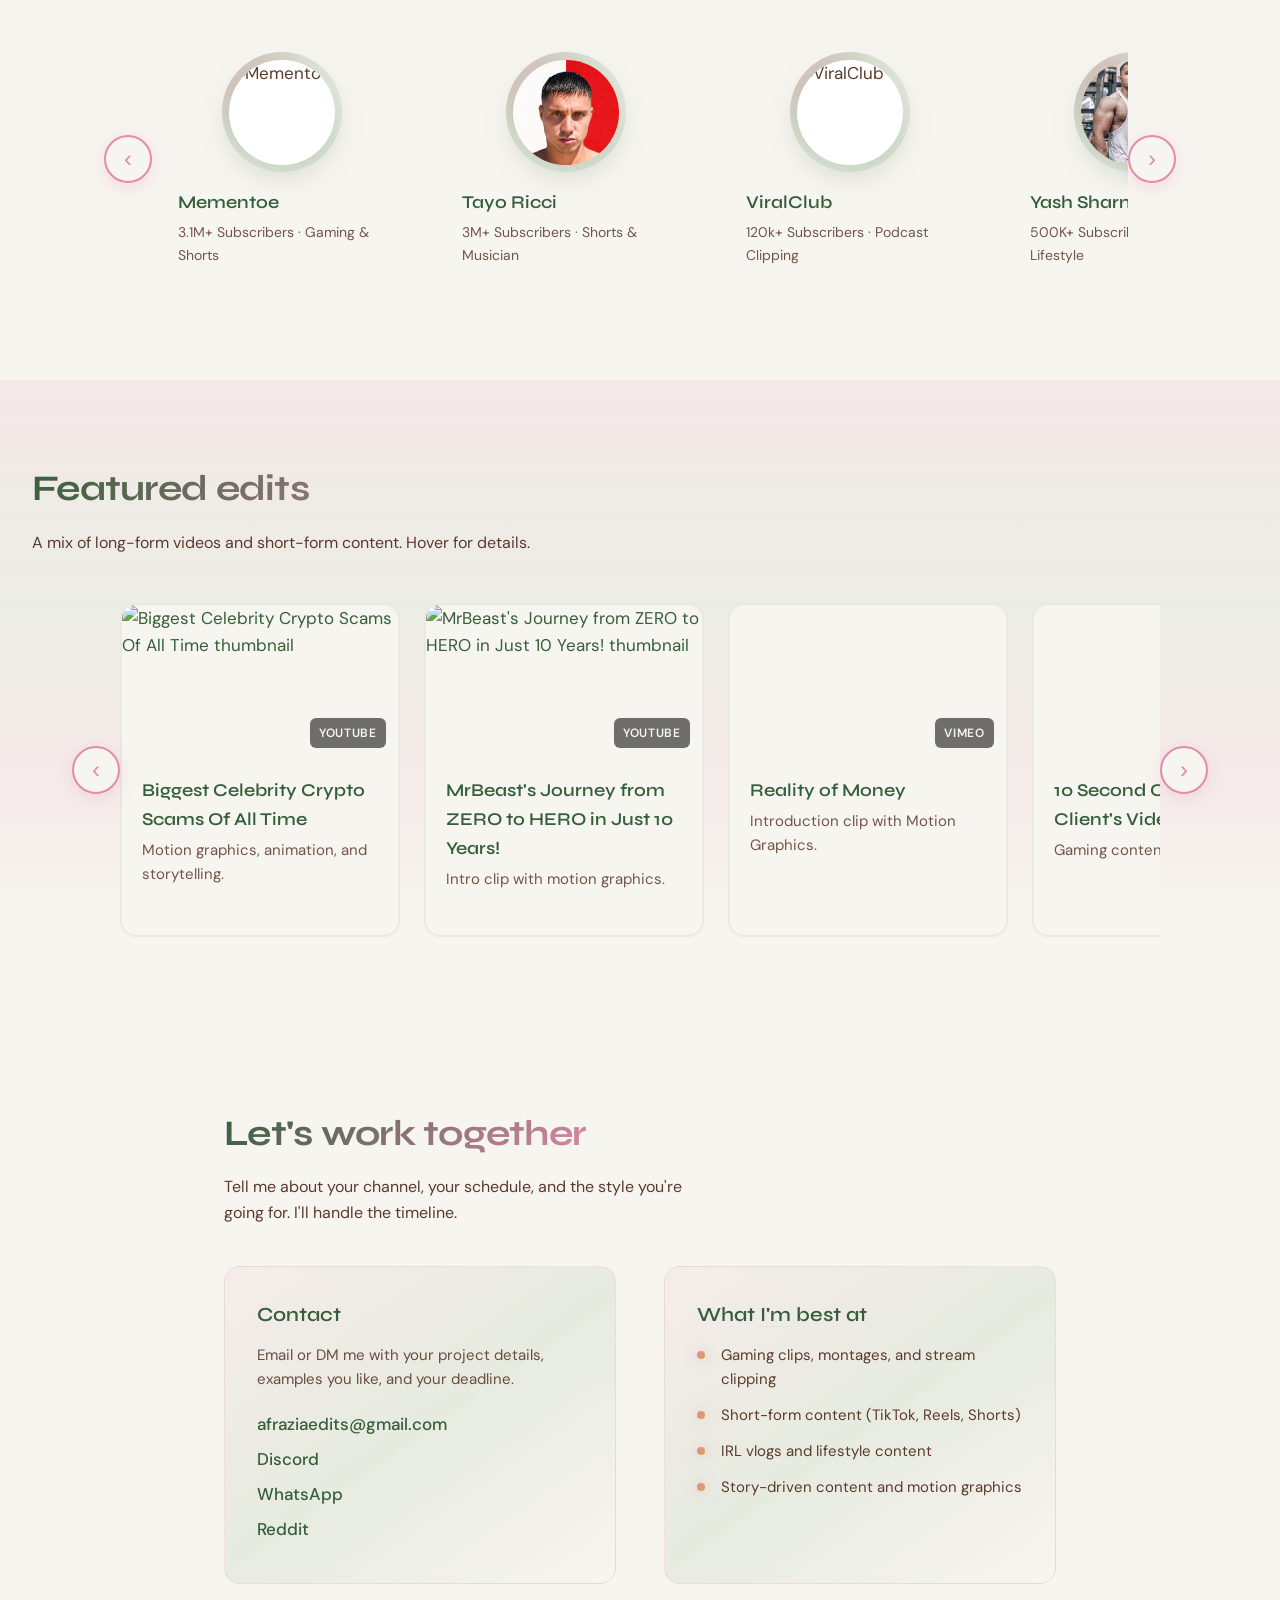
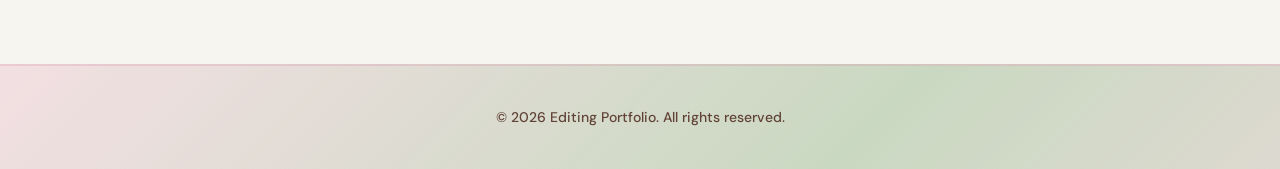
==== commit d2905f15: "Add files via upload" ====
--- a/index.html
+++ b/index.html
@@ -59,12 +59,12 @@
     <section class="stats">
       <div class="stats-inner">
         <div class="stat reveal">
-          <span class="stat-value" data-count="40">0</span>
+          <span class="stat-value" data-count="15">0</span>
           <span class="stat-suffix">+</span>
           <span class="stat-label">Creators worked with</span>
         </div>
         <div class="stat reveal">
-          <span class="stat-value" data-count="250">0</span>
+          <span class="stat-value" data-count="150">0</span>
           <span class="stat-suffix">+</span>
           <span class="stat-label">Videos delivered</span>
         </div>
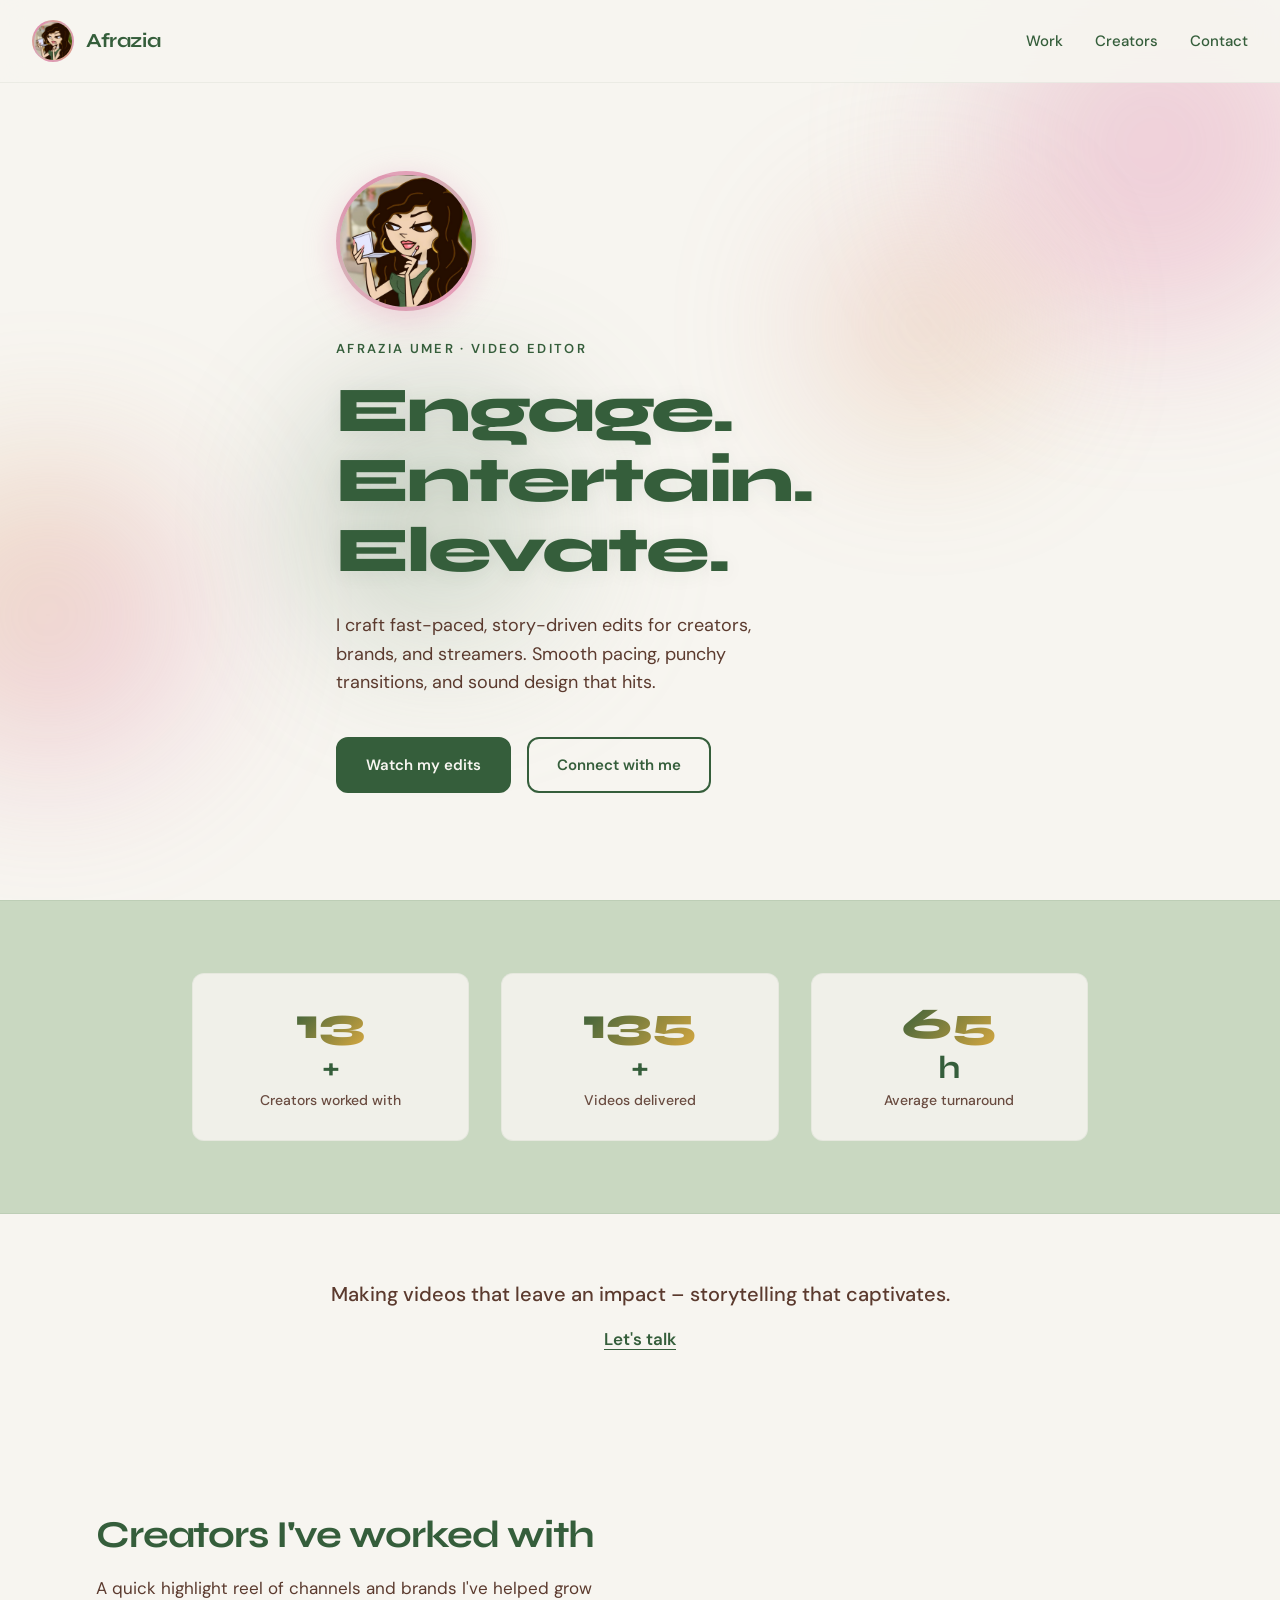
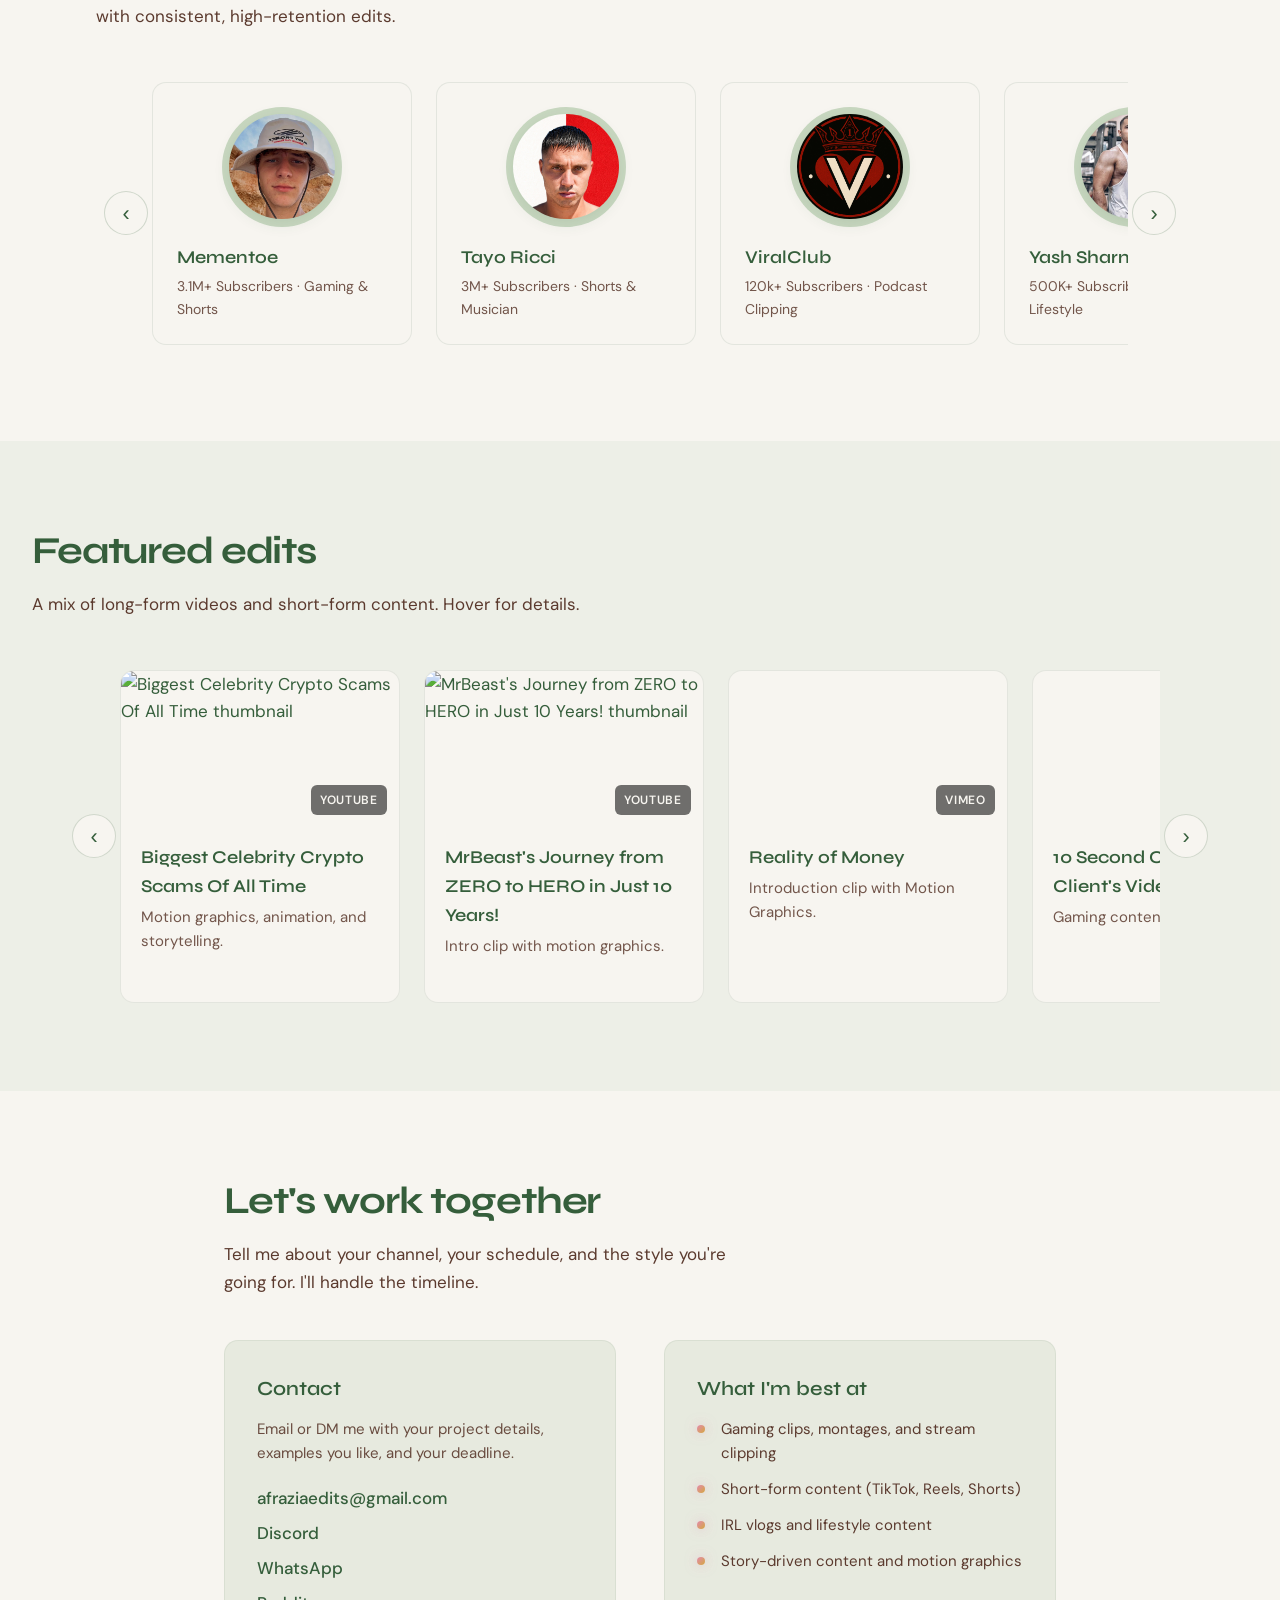
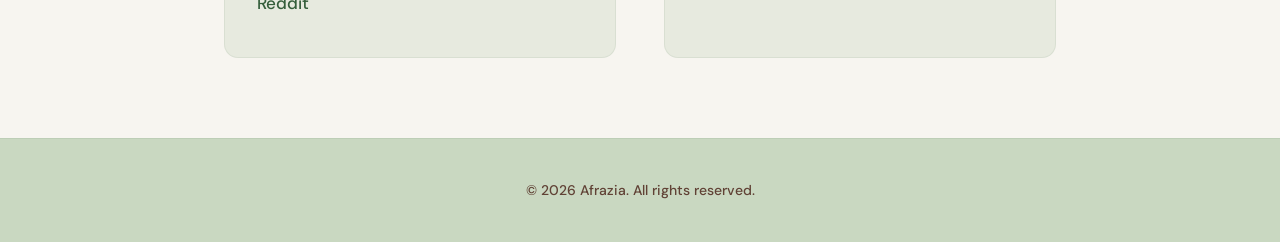
==== commit e82ae9fd: "Add files via upload" ====
--- a/index.html
+++ b/index.html
@@ -3,7 +3,7 @@
 <head>
   <meta charset="UTF-8" />
   <meta name="viewport" content="width=device-width, initial-scale=1.0" />
-  <title>Editing Portfolio</title>
+  <title>Afrazia | Video Editor Portfolio</title>
   <link rel="preconnect" href="https://fonts.googleapis.com" />
   <link rel="preconnect" href="https://fonts.gstatic.com" crossorigin />
   <link href="https://fonts.googleapis.com/css2?family=Syne:wght@400;500;600;700;800&family=DM+Sans:ital,opsz,wght@0,9..40,300;0,9..40,400;0,9..40,500;0,9..40,600;1,9..40,400&display=swap" rel="stylesheet" />
@@ -24,7 +24,7 @@
         <img src="icon.jpg" alt="You" id="header-icon" class="icon-img" />
         <span class="icon-fallback">You</span>
       </div>
-      <span class="logo">Portfolio</span>
+      <span class="logo">Afrazia</span>
     </a>
     <nav class="nav">
       <a href="#work">Work</a>
@@ -44,7 +44,7 @@
           </span>
         </div>
       </div>
-      <p class="hero-label reveal">Video Editor</p>
+      <p class="hero-label reveal">Afrazia Umer · Video Editor</p>
       <h1 class="hero-title reveal">Engage. Entertain. Elevate.</h1>
       <p class="hero-tagline reveal">
         I craft fast-paced, story-driven edits for creators, brands, and streamers.
@@ -359,7 +359,7 @@
   </main>
 
   <footer class="footer">
-    <p>© <span id="year"></span> Editing Portfolio. All rights reserved.</p>
+    <p>© <span id="year"></span> Afrazia. All rights reserved.</p>
   </footer>
 
   <script src="script.js"></script>
--- a/styles.css
+++ b/styles.css
@@ -76,53 +76,49 @@
 .blob {
   position: absolute;
   border-radius: 50%;
-  filter: blur(70px);
-  opacity: 0.5;
-  animation: float 18s ease-in-out infinite;
+  filter: blur(80px);
+  opacity: 0.35;
+  animation: float 22s ease-in-out infinite;
 }
 
 .blob-1 {
-  width:  min(60vw, 400px);
-  height: min(60vw, 400px);
-  background: linear-gradient(135deg, var(--rose) 0%, var(--sage) 50%, var(--rose-light) 100%);
-  top: -10%;
+  width:  min(55vw, 380px);
+  height: min(55vw, 380px);
+  background: linear-gradient(135deg, var(--sage) 0%, var(--rose) 40%);
+  top: -5%;
   right: -5%;
   animation-delay: 0s;
+  animation-duration: 24s;
+}
+
+.blob-2 {
+  width:  min(45vw, 300px);
+  height: min(45vw, 300px);
+  background: linear-gradient(135deg, var(--gold) 0%, var(--rose) 70%);
+  bottom: 15%;
+  left: -8%;
+  animation-delay: -6s;
+  animation-duration: 26s;
+}
+
+.blob-3 {
+  width:  min(38vw, 240px);
+  height: min(38vw, 240px);
+  background: linear-gradient(135deg, var(--forest) 30%, var(--sage) 80%);
+  top: 45%;
+  left: 25%;
+  animation-delay: -12s;
+  animation-duration: 28s;
+}
+
+.blob-4 {
+  width:  min(32vw, 200px);
+  height: min(32vw, 200px);
+  background: linear-gradient(135deg, var(--rose) 0%, var(--gold) 100%);
+  top: 25%;
+  right: 20%;
+  animation-delay: -8s;
   animation-duration: 20s;
-  opacity: 0.55;
-}
-
-.blob-2 {
-  width:  min(50vw, 320px);
-  height: min(50vw, 320px);
-  background: linear-gradient(135deg, var(--gold) 0%, var(--rose) 60%, var(--rose-light) 100%);
-  bottom: 10%;
-  left: -10%;
-  animation-delay: -5s;
-  animation-duration: 22s;
-  opacity: 0.5;
-}
-
-.blob-3 {
-  width:  min(40vw, 260px);
-  height: min(40vw, 260px);
-  background: linear-gradient(135deg, var(--rose) 20%, var(--forest) 50%, var(--rose) 100%);
-  top: 50%;
-  left: 30%;
-  animation-delay: -10s;
-  animation-duration: 25s;
-  opacity: 0.45;
-}
-
-.blob-4 {
-  width:  min(35vw, 220px);
-  height: min(35vw, 220px);
-  background: linear-gradient(135deg, var(--rose) 0%, var(--gold) 100%);
-  top: 20%;
-  right: 25%;
-  animation-delay: -7s;
-  animation-duration: 19s;
-  opacity: 0.55;
 }
 
 @keyframes float {
@@ -143,15 +139,9 @@
   align-items: center;
   justify-content: space-between;
   padding: 1.25rem 2rem;
-  background: rgba(247, 245, 240, 0.75);
-  backdrop-filter: blur(16px);
-  border-bottom: 1px solid rgba(53, 94, 59, 0.08);
-  transition: background 0.3s ease, box-shadow 0.3s ease;
-}
-
-.header:hover {
-  background: rgba(247, 245, 240, 0.92);
-  box-shadow: 0 4px 24px rgba(53, 94, 59, 0.06);
+  background: rgba(247, 245, 240, 0.9);
+  backdrop-filter: blur(12px);
+  border-bottom: 1px solid rgba(53, 94, 59, 0.06);
 }
 
 .logo-wrap {
@@ -306,18 +296,10 @@
   font-size: 0.8125rem;
   font-weight: 600;
   text-transform: uppercase;
-  letter-spacing: 0.2em;
-  background: linear-gradient(90deg, var(--gold), var(--rose));
-  -webkit-background-clip: text;
-  -webkit-text-fill-color: transparent;
-  background-clip: text;
+  letter-spacing: 0.18em;
+  color: var(--forest);
   margin: 0 0 1rem;
-  animation: shimmer 4s ease-in-out infinite;
-}
-
-@keyframes shimmer {
-  0%, 100% { opacity: 1; filter: brightness(1); }
-  50% { opacity: 0.9; filter: brightness(1.1); }
+  opacity: 0.9;
 }
 
 .hero-title {
@@ -374,15 +356,16 @@
 }
 
 .btn-primary {
-  background: linear-gradient(135deg, var(--forest) 0%, var(--rose) 40%, var(--forest-dark) 100%);
+  background: var(--forest);
   color: var(--cream);
-  border: 2px solid transparent;
-  box-shadow: 0 4px 20px rgba(53, 94, 59, 0.3), 0 0 0 0 rgba(227, 138, 174, 0.2);
+  border: 2px solid var(--forest);
 }
 
 .btn-primary:hover {
-  transform: translateY(-3px) scale(1.02);
-  box-shadow: 0 8px 30px rgba(53, 94, 59, 0.4), 0 0 30px rgba(227, 138, 174, 0.35);
+  background: var(--forest-dark);
+  border-color: var(--forest-dark);
+  transform: translateY(-2px);
+  box-shadow: 0 6px 24px rgba(53, 94, 59, 0.25);
 }
 
 .btn-secondary {
@@ -402,22 +385,10 @@
 .stats {
   position: relative;
   z-index: 1;
-  padding: 4rem 2rem;
-  background: linear-gradient(135deg,
-    rgba(227, 138, 174, 0.2) 0%,
-    var(--sage) 25%,
-    rgba(227, 138, 174, 0.25) 50%,
-    rgba(212, 167, 64, 0.2) 75%,
-    var(--sage) 100%);
-  background-size: 200% 200%;
-  animation: gradientShift 12s ease infinite;
-  border-top: 1px solid rgba(227, 138, 174, 0.15);
-  border-bottom: 1px solid rgba(227, 138, 174, 0.15);
-}
-
-@keyframes gradientShift {
-  0%, 100% { background-position: 0% 50%; }
-  50% { background-position: 100% 50%; }
+  padding: 4.5rem 2rem;
+  background: var(--sage);
+  border-top: 1px solid rgba(53, 94, 59, 0.08);
+  border-bottom: 1px solid rgba(53, 94, 59, 0.08);
 }
 
 .stats-inner {
@@ -433,19 +404,17 @@
   display: flex;
   flex-direction: column;
   align-items: center;
-  gap: 0.25rem;
-  padding: 1.5rem;
-  border-radius: 16px;
-  background: rgba(247, 245, 240, 0.6);
-  backdrop-filter: blur(8px);
-  border: 1px solid rgba(255, 255, 255, 0.5);
-  transition: transform 0.35s ease, box-shadow 0.35s ease, background 0.35s ease;
+  gap: 0.35rem;
+  padding: 1.75rem 1.5rem;
+  border-radius: 12px;
+  background: rgba(247, 245, 240, 0.85);
+  border: 1px solid rgba(53, 94, 59, 0.06);
+  transition: transform 0.3s ease, box-shadow 0.3s ease;
 }
 
 .stat:hover {
-  transform: translateY(-6px) scale(1.02);
-  box-shadow: 0 12px 40px rgba(53, 94, 59, 0.15);
-  background: rgba(247, 245, 240, 0.85);
+  transform: translateY(-4px);
+  box-shadow: 0 10px 32px rgba(53, 94, 59, 0.1);
 }
 
 .stat-value {
@@ -485,21 +454,9 @@
 .cta-strip {
   position: relative;
   z-index: 1;
-  padding: 3.5rem 2rem;
+  padding: 4rem 2rem;
   text-align: center;
-  background: linear-gradient(90deg,
-    transparent 0%,
-    rgba(227, 138, 174, 0.15) 35%,
-    rgba(212, 167, 64, 0.15) 50%,
-    rgba(227, 138, 174, 0.15) 65%,
-    transparent 100%);
-  background-size: 200% 100%;
-  animation: ctaGlow 8s ease-in-out infinite;
-}
-
-@keyframes ctaGlow {
-  0%, 100% { background-position: 100% 0; }
-  50% { background-position: 0% 0; }
+  background: var(--cream);
 }
 
 .cta-strip p {
@@ -513,41 +470,33 @@
   display: inline-block;
   margin-top: 1rem;
   font-weight: 600;
-  background: linear-gradient(90deg, var(--gold), var(--rose));
-  -webkit-background-clip: text;
-  -webkit-text-fill-color: transparent;
-  background-clip: text;
-  text-decoration: none;
-  padding-bottom: 2px;
-  border-bottom: 2px solid transparent;
-  border-image: linear-gradient(90deg, var(--gold), var(--rose)) 1;
-  transition: transform 0.3s ease, filter 0.3s ease;
+  color: var(--forest);
+  text-decoration: underline;
+  text-underline-offset: 4px;
+  transition: color 0.2s ease;
 }
 
 .link-accent:hover {
-  transform: scale(1.05);
-  filter: brightness(1.15);
+  color: var(--forest-dark);
 }
 
 /* ===== Section common ===== */
 .section-title {
   font-family: "Syne", sans-serif;
   font-weight: 700;
-  font-size: clamp(1.75rem, 4vw, 2.25rem);
-  background: linear-gradient(135deg, var(--forest) 0%, var(--rose) 50%, var(--cocoa) 100%);
-  -webkit-background-clip: text;
-  -webkit-text-fill-color: transparent;
-  background-clip: text;
-  margin: 0 0 0.75rem;
-  letter-spacing: -0.02em;
+  font-size: clamp(1.875rem, 4vw, 2.375rem);
+  color: var(--forest);
+  margin: 0 0 0.5rem;
+  letter-spacing: -0.03em;
 }
 
 .section-desc {
-  font-size: 1rem;
-  color: var(--cocoa);
-  opacity: 0.9;
-  margin: 0 0 2.5rem;
-  max-width: 42ch;
+  font-size: 1.0625rem;
+  color: var(--cocoa);
+  opacity: 0.88;
+  margin: 0 0 2.75rem;
+  max-width: 44ch;
+  line-height: 1.65;
 }
 
 /* ===== Carousel – continuous scroll ===== */
@@ -569,27 +518,25 @@
   top: 50%;
   transform: translateY(-50%);
   z-index: 10;
-  width: 48px;
-  height: 48px;
+  width: 44px;
+  height: 44px;
   border-radius: 50%;
-  border: 2px solid var(--rose);
-  background: rgba(247, 245, 240, 0.95);
-  color: var(--rose);
-  font-size: 1.5rem;
+  border: 1px solid rgba(53, 94, 59, 0.2);
+  background: var(--cream);
+  color: var(--forest);
+  font-size: 1.35rem;
   line-height: 1;
   cursor: pointer;
   display: flex;
   align-items: center;
   justify-content: center;
-  transition: all 0.25s ease;
-  box-shadow: 0 4px 16px rgba(227, 138, 174, 0.25);
+  transition: border-color 0.2s ease, background 0.2s ease, color 0.2s ease;
 }
 
 .carousel-scroll .carousel-btn:hover:not(:disabled) {
-  background: var(--rose);
+  background: var(--forest);
   color: var(--cream);
-  transform: translateY(-50%) scale(1.08);
-  box-shadow: 0 6px 24px rgba(227, 138, 174, 0.4);
+  border-color: var(--forest);
 }
 
 .carousel-scroll .carousel-btn:disabled {
@@ -671,43 +618,23 @@
 .creators {
   position: relative;
   z-index: 1;
-  padding: 5rem 2rem;
+  padding: 5.5rem 2rem;
   max-width: 72rem;
   margin: 0 auto;
 }
 
 .creator-card {
   background: var(--cream);
-  border: 2px solid transparent;
-  border-radius: 16px;
+  border: 1px solid rgba(53, 94, 59, 0.1);
+  border-radius: 14px;
   padding: 1.5rem;
-  transition: all 0.4s cubic-bezier(0.22, 1, 0.36, 1);
-  position: relative;
-  overflow: hidden;
-}
-
-.creator-card::before {
-  content: "";
-  position: absolute;
-  inset: 0;
-  border-radius: 14px;
-  padding: 2px;
-  background: linear-gradient(135deg, var(--rose), var(--sage), var(--rose-light), var(--gold));
-  -webkit-mask: linear-gradient(#fff 0 0) content-box, linear-gradient(#fff 0 0);
-  mask: linear-gradient(#fff 0 0) content-box, linear-gradient(#fff 0 0);
-  -webkit-mask-composite: xor;
-  mask-composite: exclude;
-  opacity: 0;
-  transition: opacity 0.4s ease;
+  transition: border-color 0.3s ease, box-shadow 0.3s ease, transform 0.3s ease;
 }
 
 .creator-card:hover {
-  transform: translateY(-8px) scale(1.02);
-  box-shadow: 0 20px 50px rgba(53, 94, 59, 0.15), 0 0 0 1px rgba(201, 216, 193, 0.5);
-}
-
-.creator-card:hover::before {
-  opacity: 1;
+  border-color: rgba(53, 94, 59, 0.18);
+  box-shadow: 0 12px 36px rgba(53, 94, 59, 0.1);
+  transform: translateY(-4px);
 }
 
 .creator-placeholder {
@@ -722,14 +649,11 @@
   display: flex;
   align-items: center;
   justify-content: center;
-  /* Override the wide card ratio so logos sit in a circle */
   aspect-ratio: 1 / 1;
   max-width: 120px;
   margin-inline: auto;
   border-radius: 999px;
-  background: radial-gradient(circle at 0 0, rgba(227, 138, 174, 0.4), transparent 50%),
-    radial-gradient(circle at 100% 100%, rgba(201, 216, 193, 0.6), transparent 55%),
-    linear-gradient(135deg, var(--sage), rgba(247, 245, 240, 0.9));
+  background: var(--sage);
 }
 
 .creator-logo img {
@@ -737,7 +661,7 @@
   height: 88%;
   object-fit: cover;
   border-radius: 999px;
-  box-shadow: 0 10px 30px rgba(53, 94, 59, 0.18);
+  box-shadow: 0 4px 16px rgba(53, 94, 59, 0.12);
   background: #fff;
 }
 
@@ -779,11 +703,7 @@
   position: relative;
   z-index: 1;
   padding: 5rem 2rem;
-  background: linear-gradient(180deg,
-    rgba(227, 138, 174, 0.12) 0%,
-    rgba(201, 216, 193, 0.25) 35%,
-    rgba(227, 138, 174, 0.1) 60%,
-    transparent 85%);
+  background: rgba(201, 216, 193, 0.2);
 }
 
 .edits .section-desc {
@@ -792,36 +712,16 @@
 
 .edit-card {
   background: var(--cream);
-  border-radius: 16px;
+  border-radius: 14px;
   overflow: hidden;
-  border: 2px solid rgba(53, 94, 59, 0.08);
-  transition: all 0.4s cubic-bezier(0.22, 1, 0.36, 1);
-  position: relative;
-}
-
-.edit-card::after {
-  content: "";
-  position: absolute;
-  inset: 0;
-  border-radius: 14px;
-  padding: 2px;
-  background: linear-gradient(135deg, var(--rose), var(--gold), var(--rose-light), var(--forest));
-  -webkit-mask: linear-gradient(#fff 0 0) content-box, linear-gradient(#fff 0 0);
-  mask: linear-gradient(#fff 0 0) content-box, linear-gradient(#fff 0 0);
-  -webkit-mask-composite: xor;
-  mask-composite: exclude;
-  opacity: 0;
-  transition: opacity 0.4s ease;
-  pointer-events: none;
+  border: 1px solid rgba(53, 94, 59, 0.1);
+  transition: border-color 0.3s ease, box-shadow 0.3s ease, transform 0.3s ease;
 }
 
 .edit-card:hover {
-  transform: translateY(-10px) scale(1.02);
-  box-shadow: 0 24px 56px rgba(53, 94, 59, 0.18);
-}
-
-.edit-card:hover::after {
-  opacity: 1;
+  border-color: rgba(53, 94, 59, 0.18);
+  box-shadow: 0 14px 40px rgba(53, 94, 59, 0.12);
+  transform: translateY(-5px);
 }
 
 .edit-thumb {
@@ -925,16 +825,13 @@
 
 .contact-block {
   padding: 2rem;
-  border-radius: 16px;
-  background: linear-gradient(145deg, rgba(227, 138, 174, 0.08) 0%, rgba(201, 216, 193, 0.35) 50%, rgba(247, 245, 240, 0.95) 100%);
-  border: 1px solid rgba(227, 138, 174, 0.2);
-  transition: transform 0.35s ease, box-shadow 0.35s ease, border-color 0.35s ease;
+  border-radius: 14px;
+  background: rgba(201, 216, 193, 0.35);
+  border: 1px solid rgba(53, 94, 59, 0.08);
 }
 
 .contact-block:hover {
-  transform: translateY(-4px);
-  box-shadow: 0 16px 40px rgba(227, 138, 174, 0.15);
-  border-color: rgba(227, 138, 174, 0.35);
+  background: rgba(201, 216, 193, 0.5);
 }
 
 .contact-block h3 {
@@ -1033,10 +930,8 @@
   z-index: 1;
   padding: 2.5rem 2rem;
   text-align: center;
-  border-top: 2px solid rgba(227, 138, 174, 0.25);
-  background: linear-gradient(135deg, rgba(227, 138, 174, 0.2) 0%, var(--sage) 35%, rgba(227, 138, 174, 0.25) 70%, var(--sage) 100%);
-  background-size: 200% 100%;
-  animation: gradientShift 15s ease infinite;
+  border-top: 1px solid rgba(53, 94, 59, 0.08);
+  background: var(--sage);
 }
 
 .footer p {
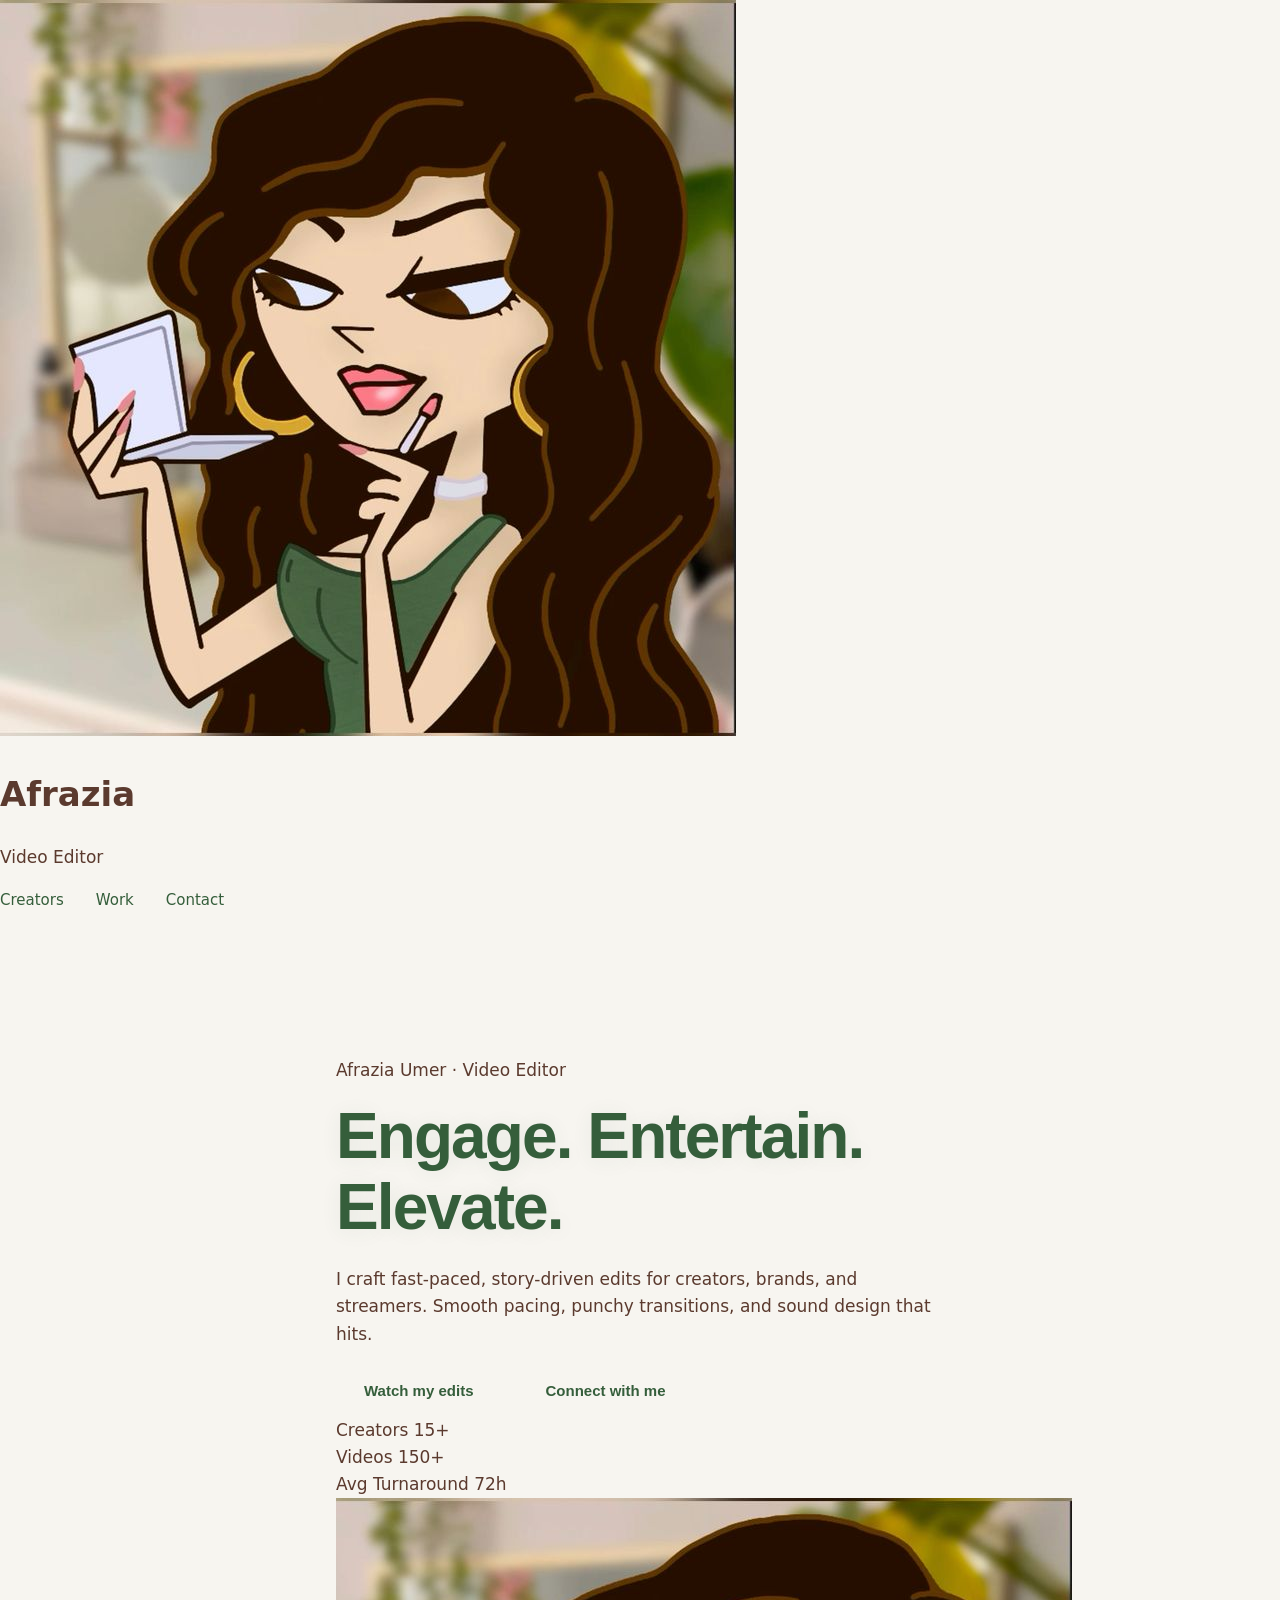
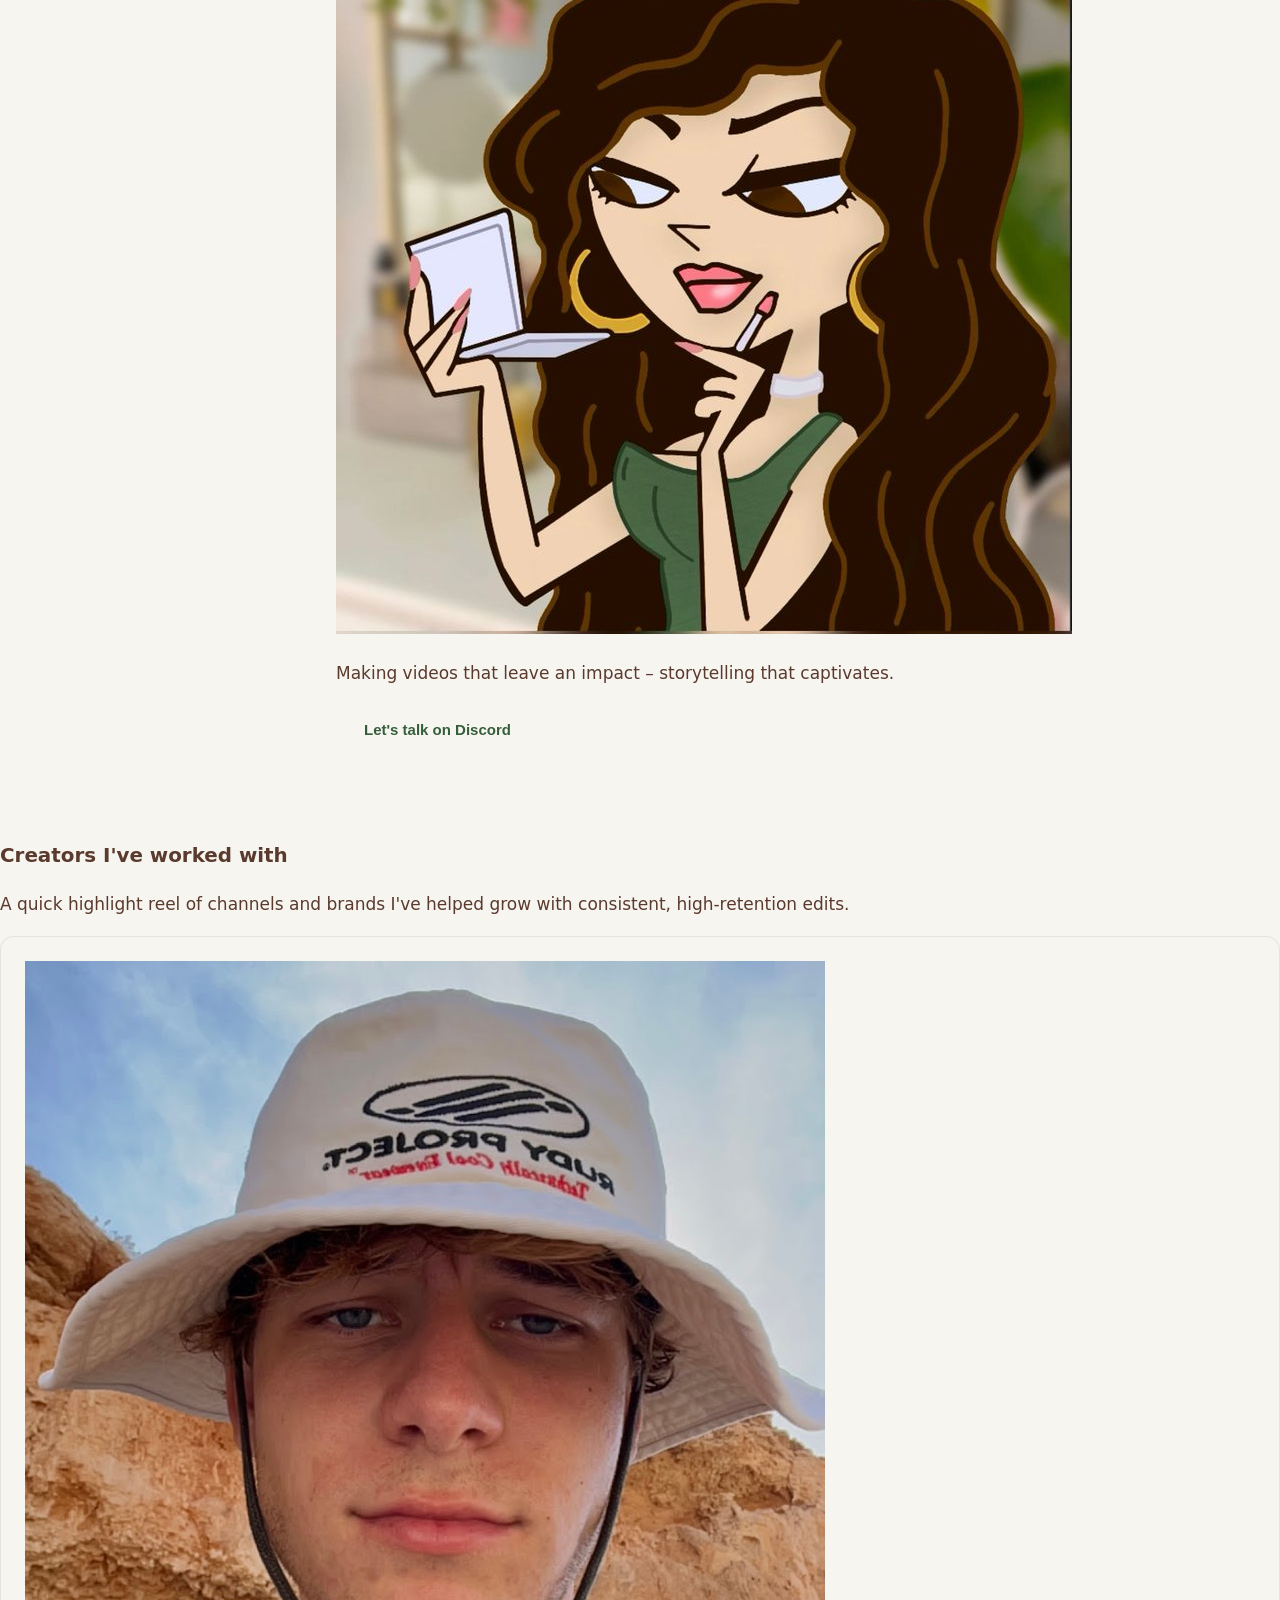
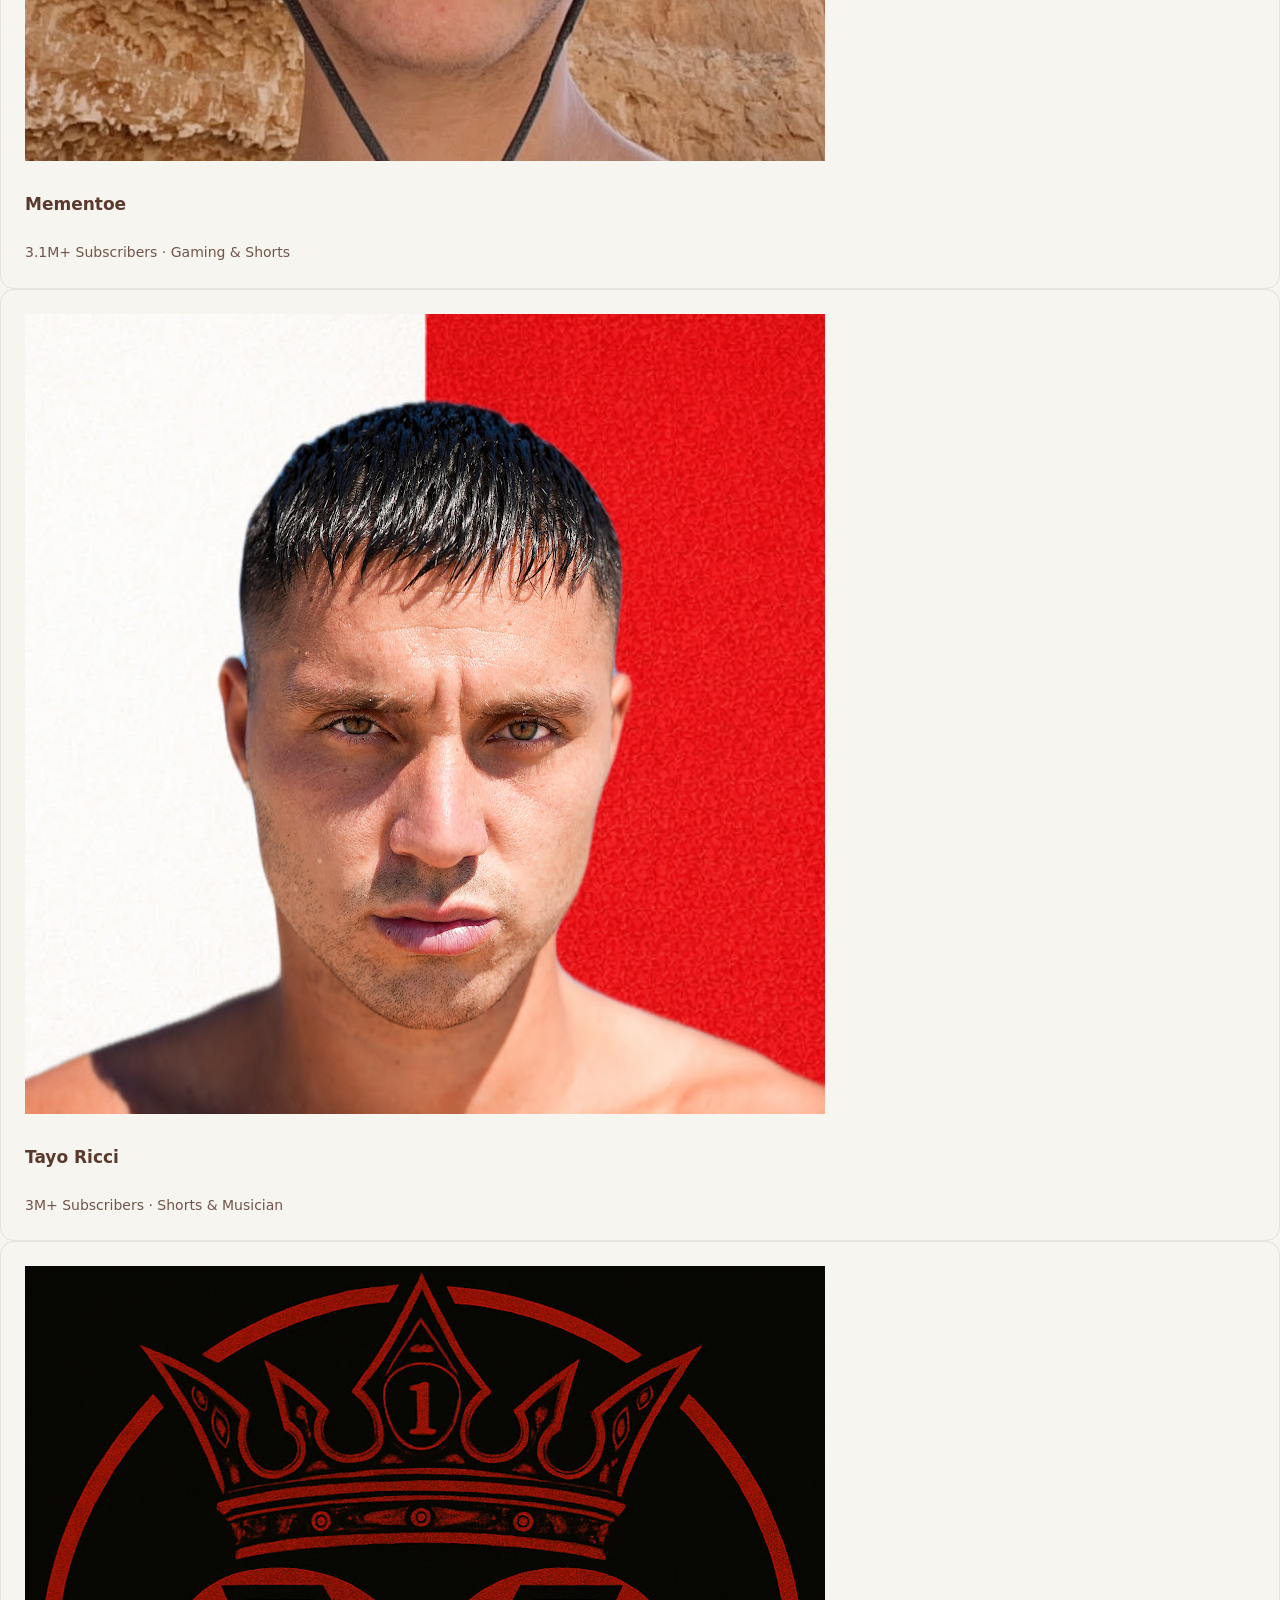
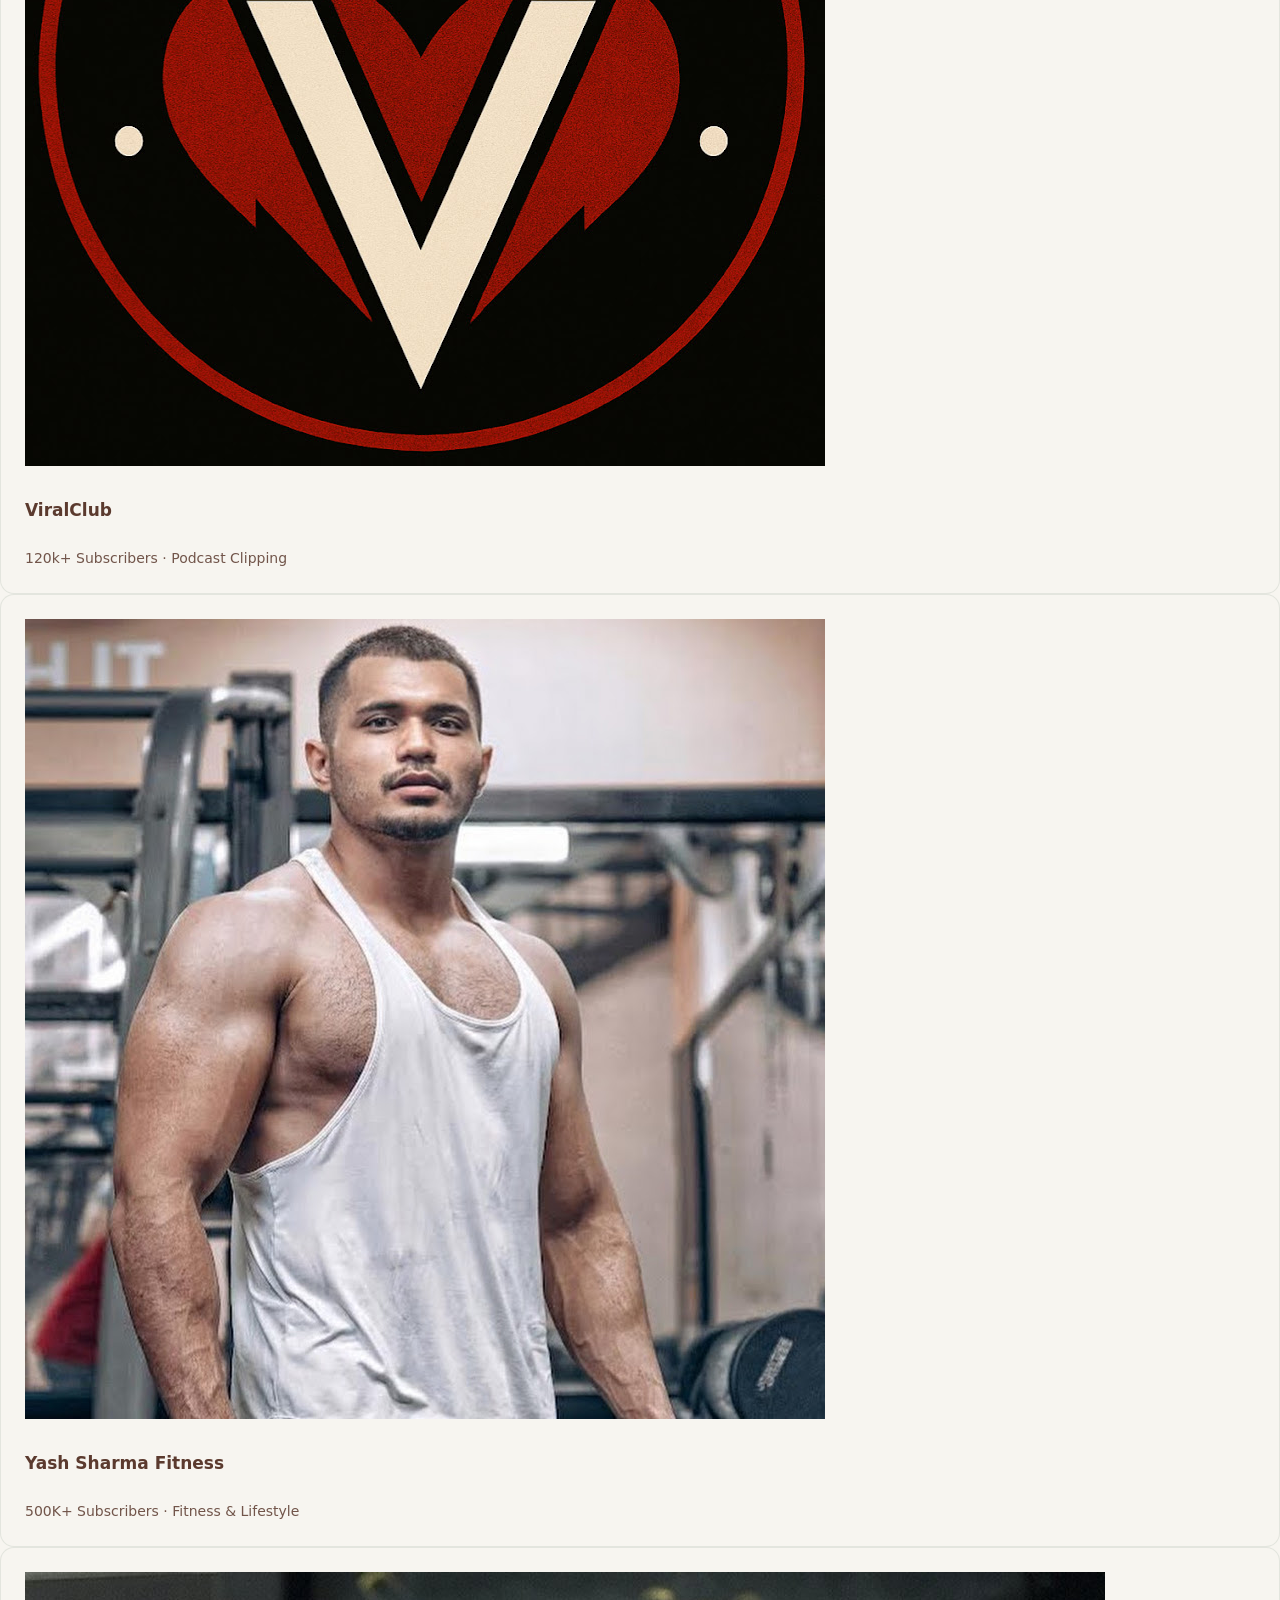
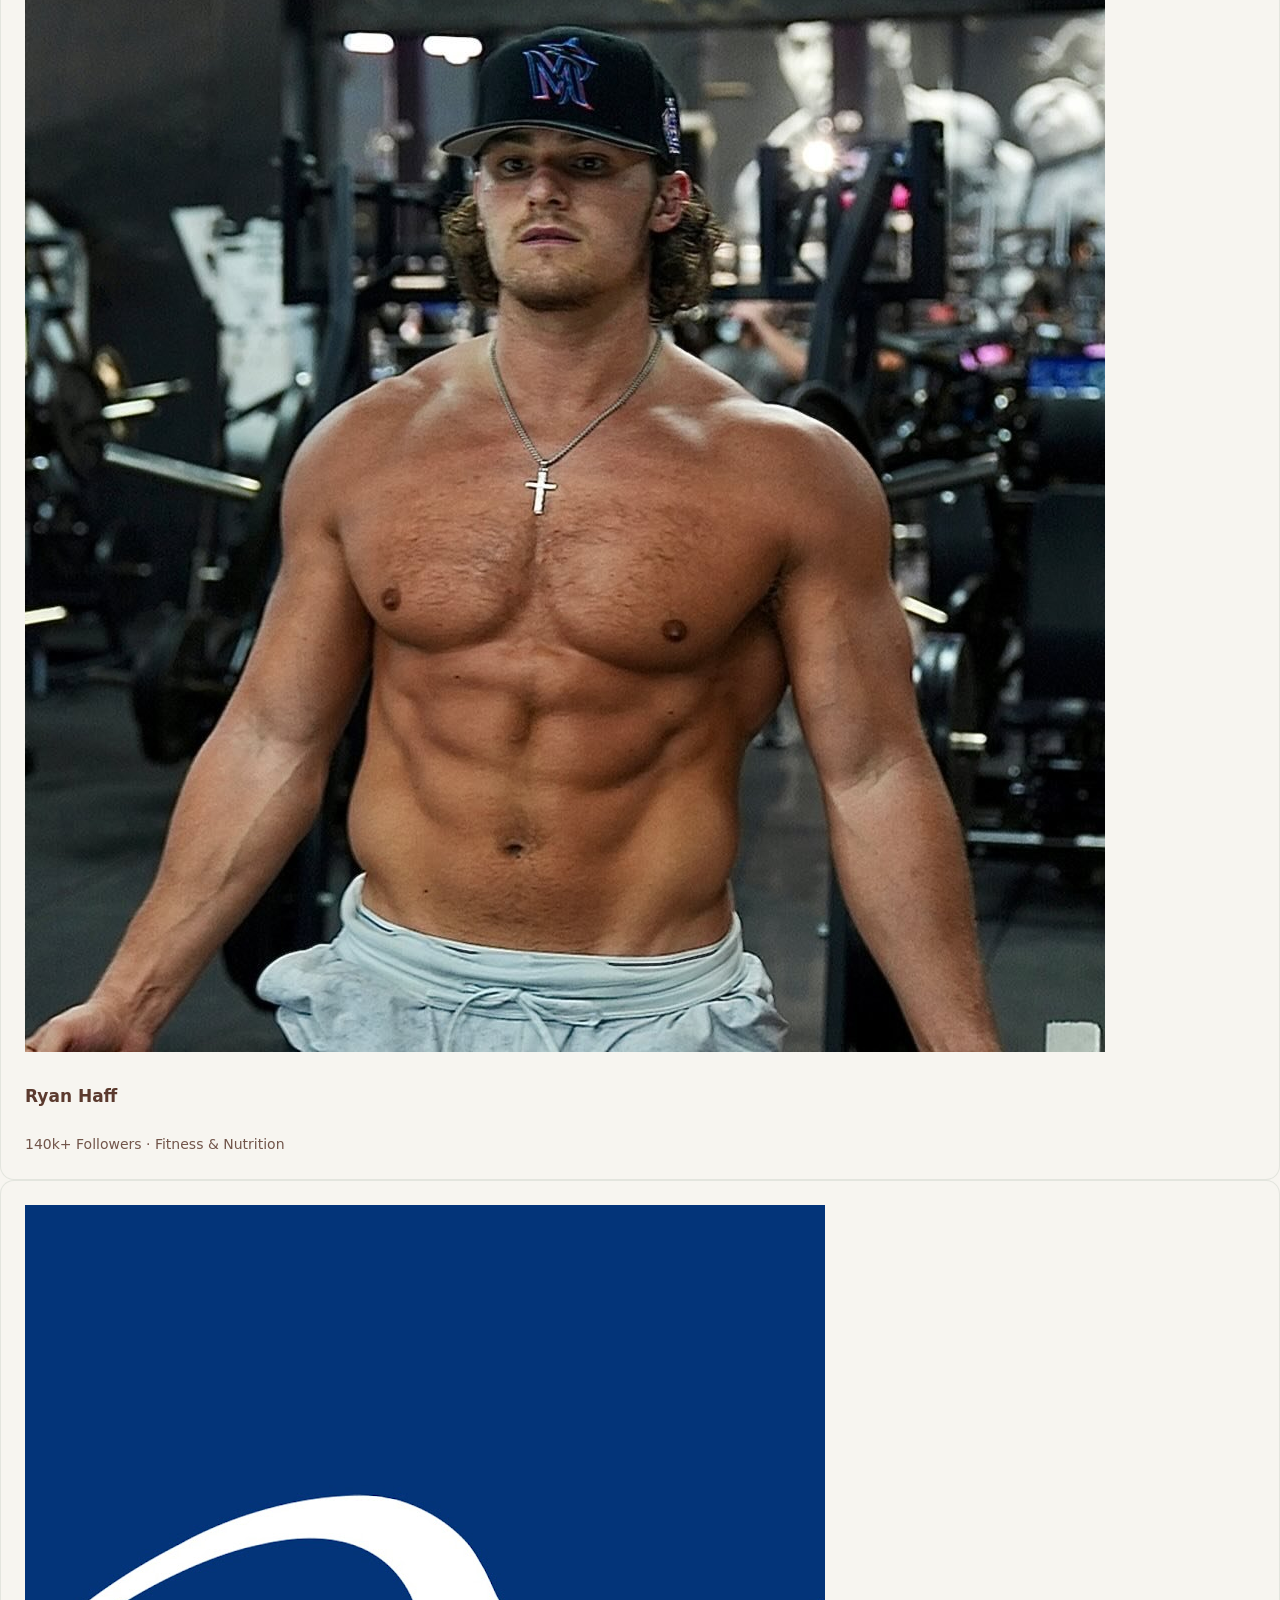
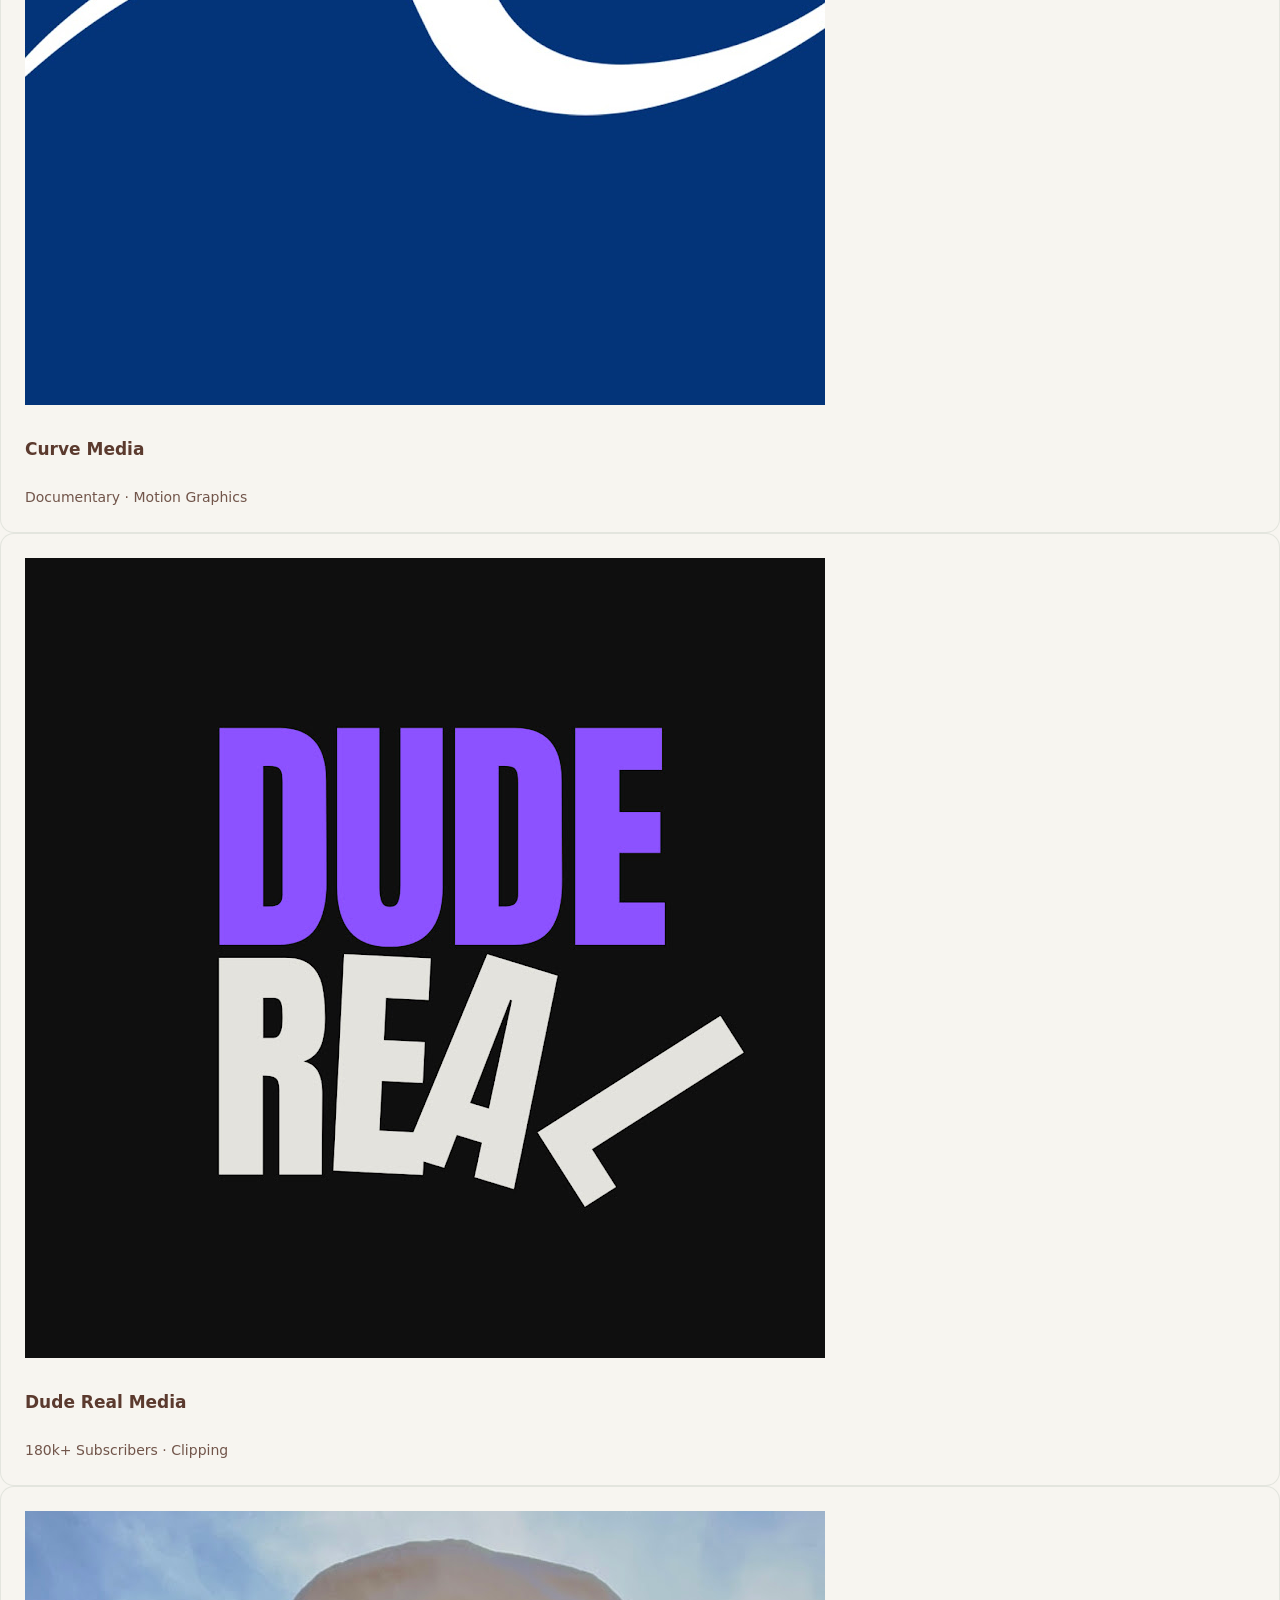
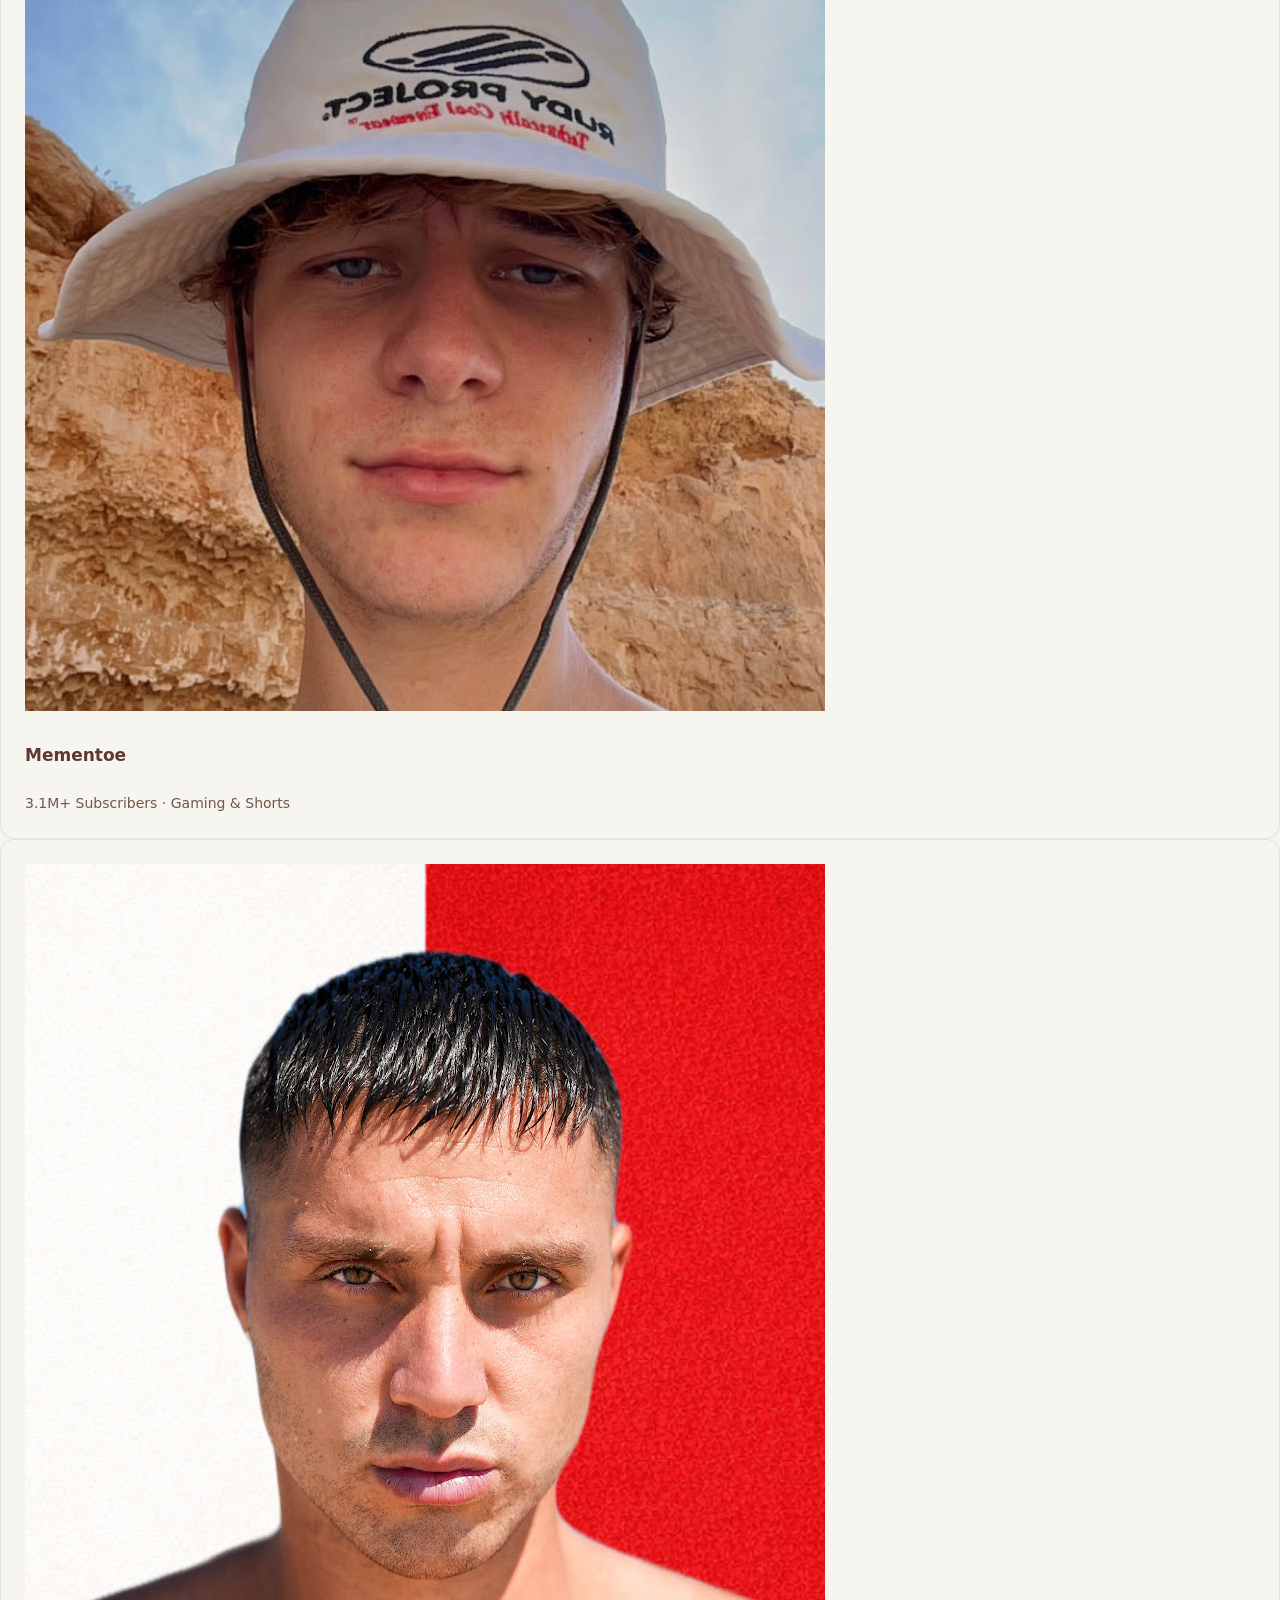
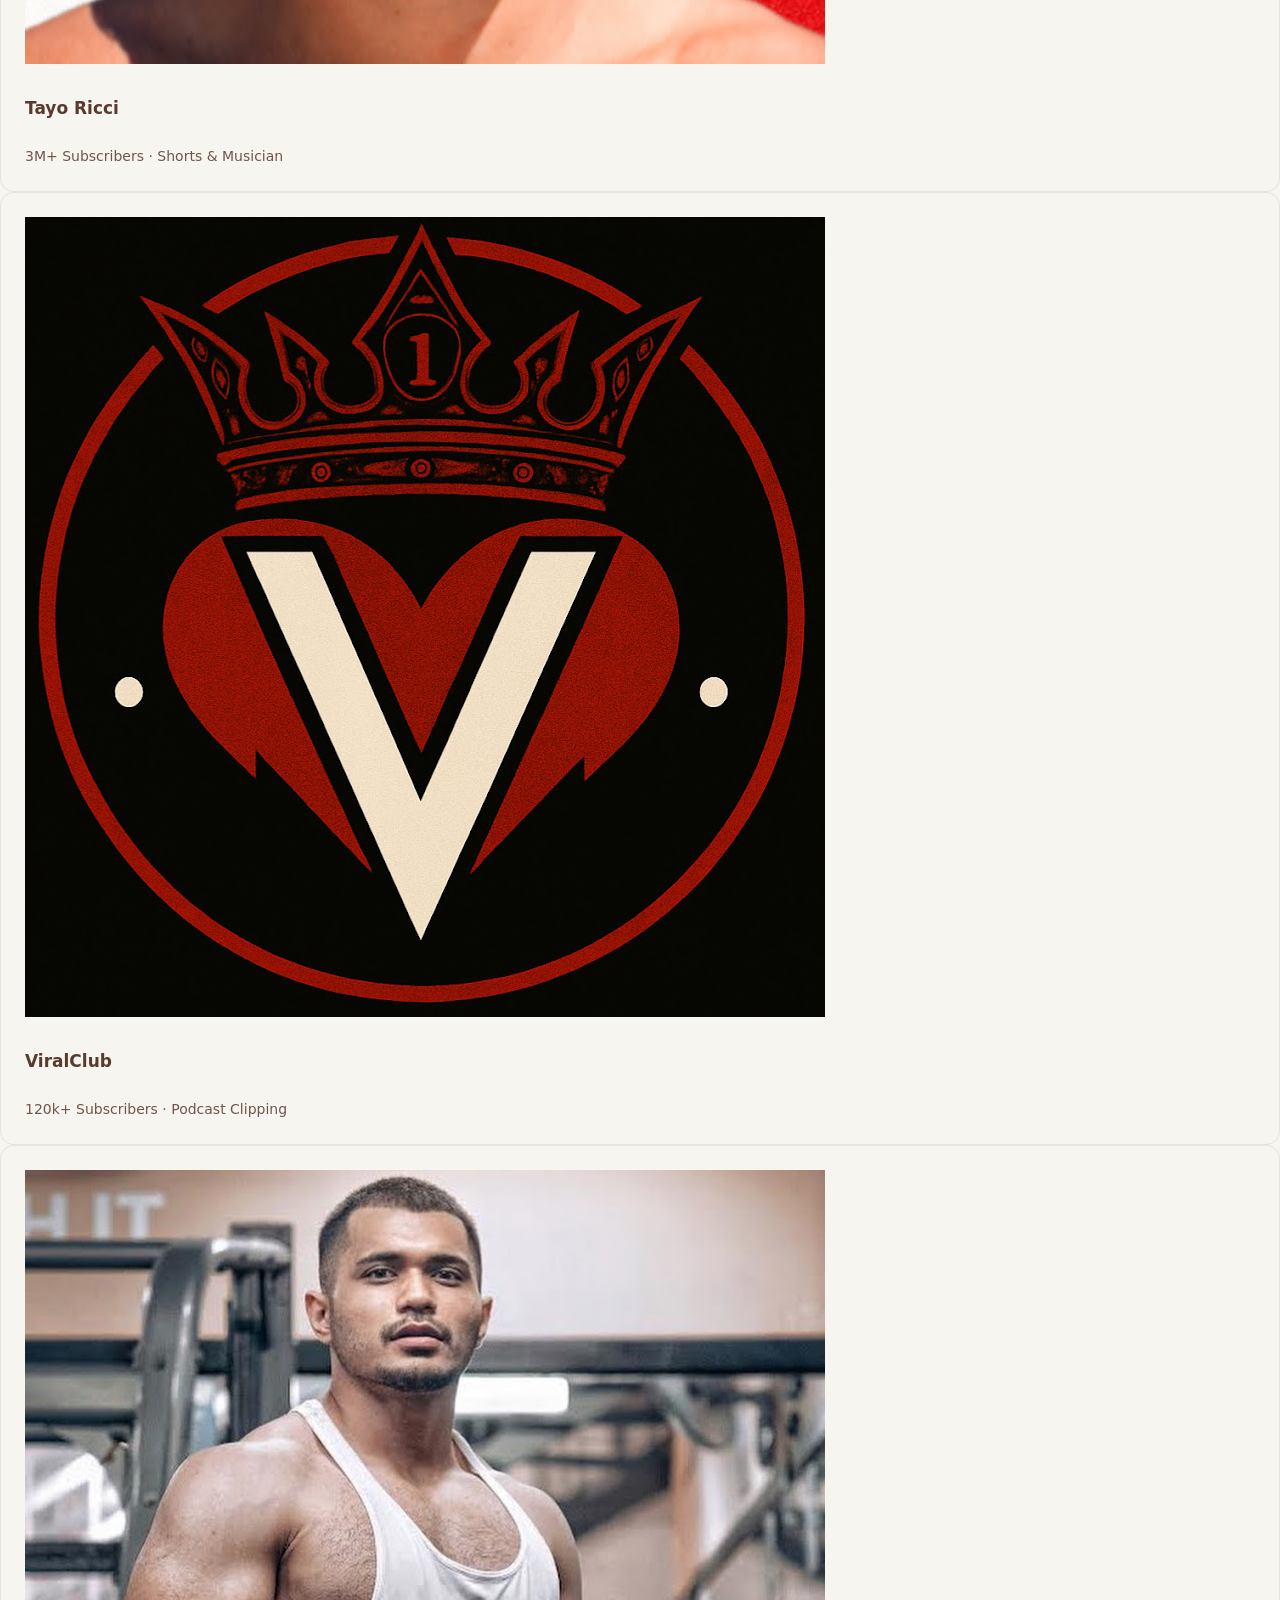
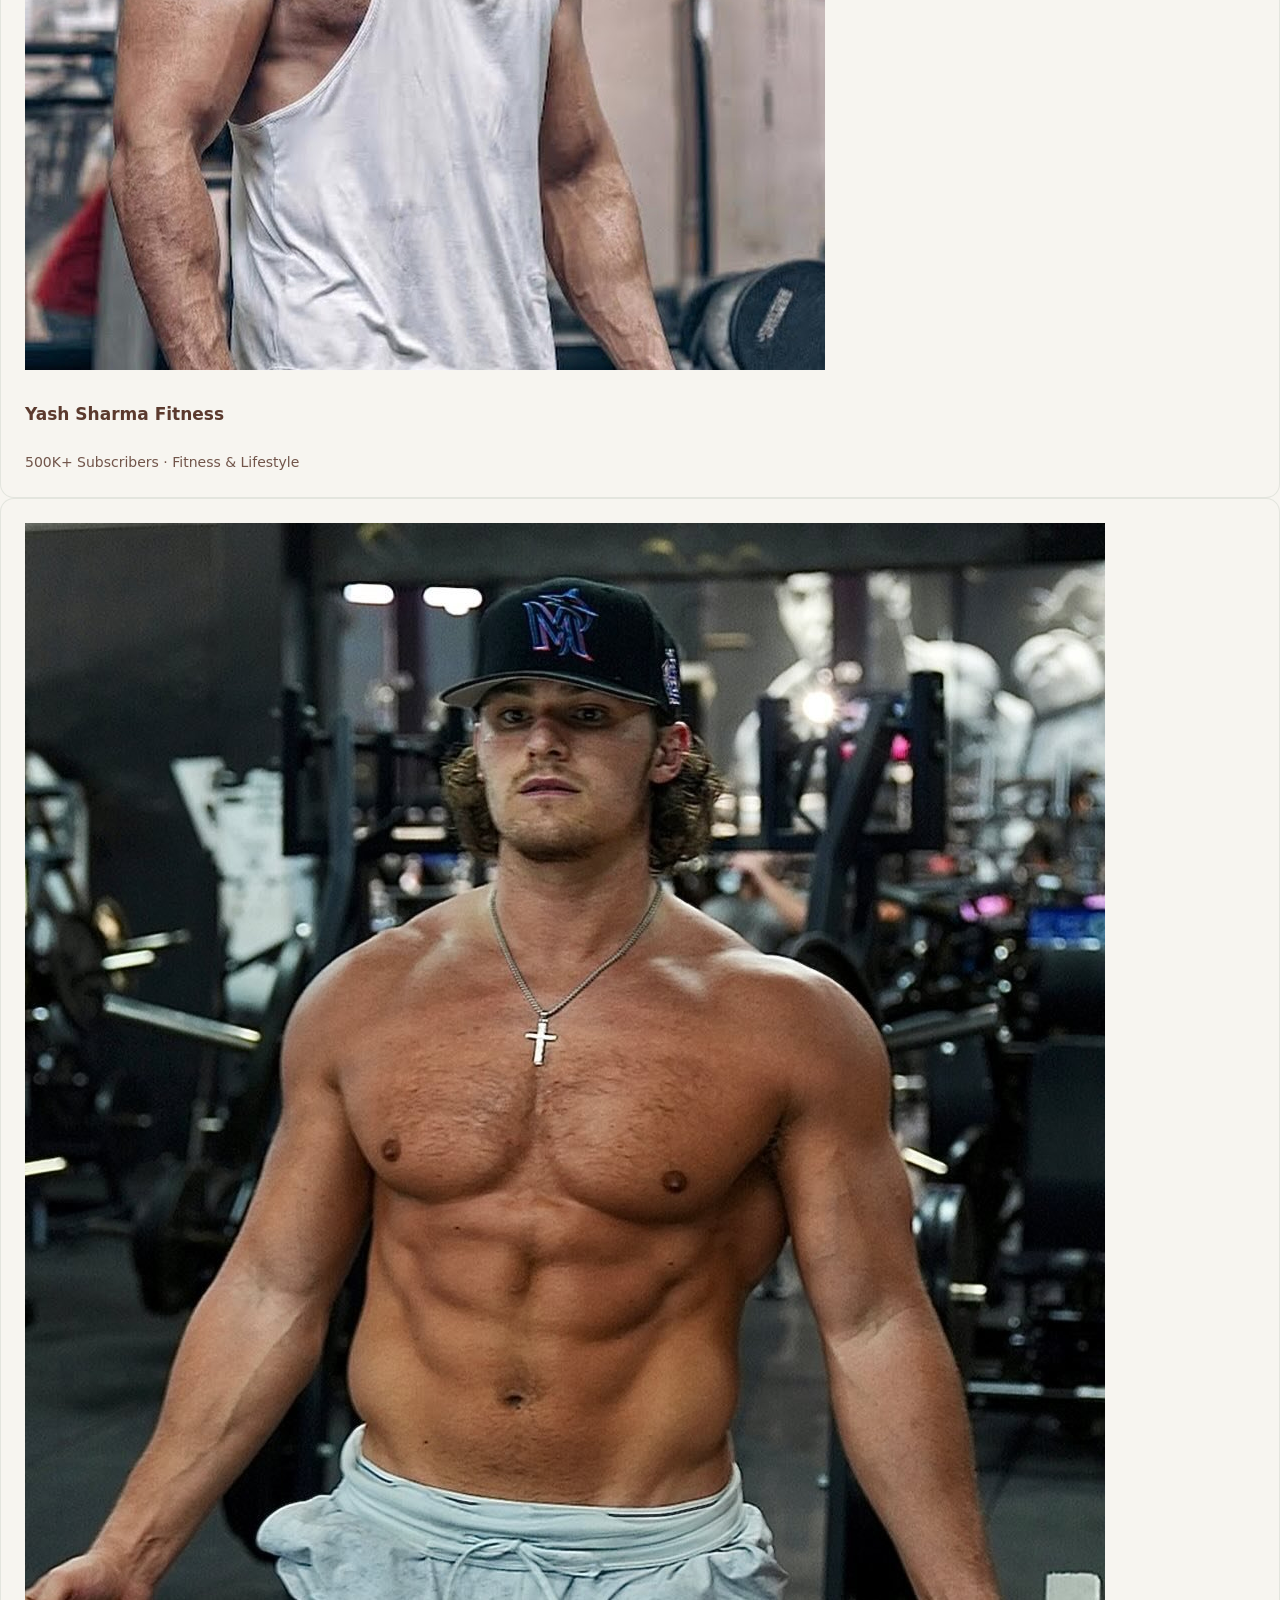
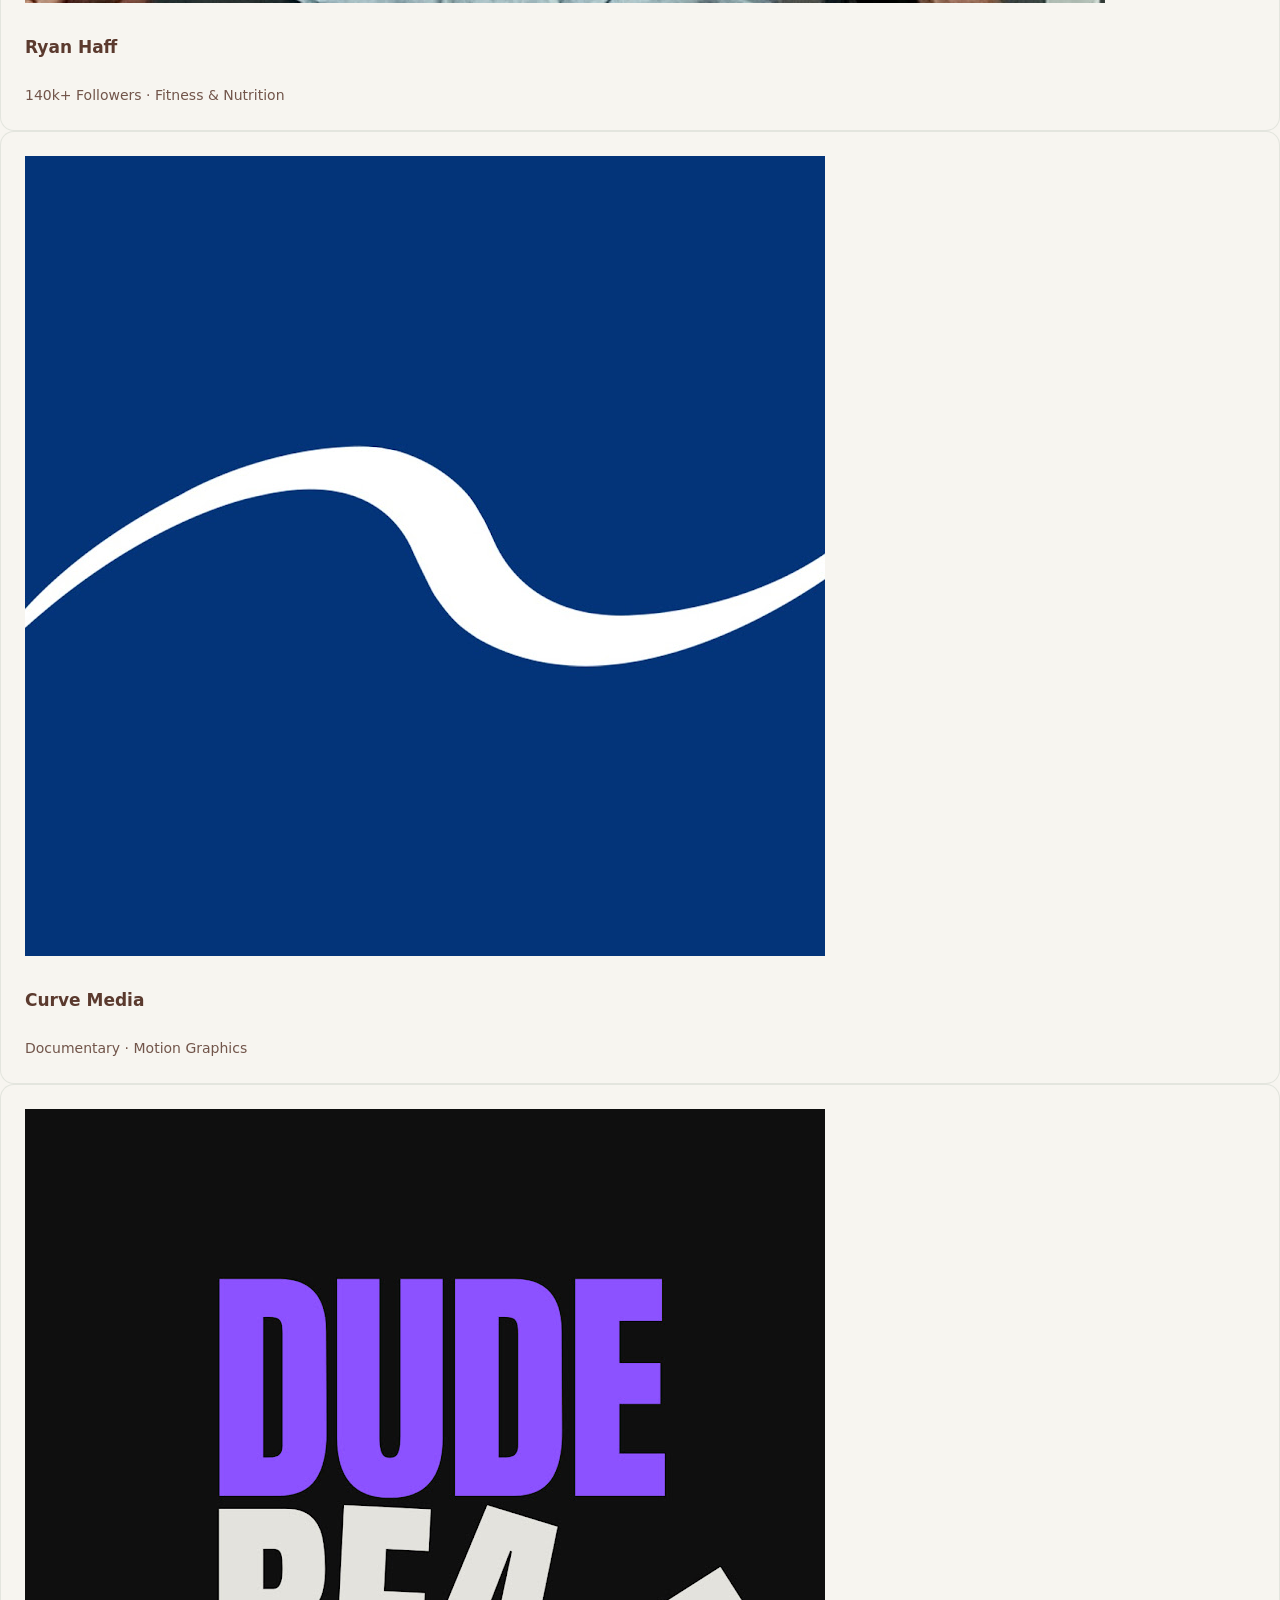
==== commit 26d4178f: "Add files via upload" ====
--- a/index.html
+++ b/index.html
@@ -1,353 +1,455 @@
 <!DOCTYPE html>
 <html lang="en">
+
 <head>
   <meta charset="UTF-8" />
   <meta name="viewport" content="width=device-width, initial-scale=1.0" />
   <title>Afrazia | Video Editor Portfolio</title>
+  <link rel="stylesheet" href="styles.css" />
   <link rel="preconnect" href="https://fonts.googleapis.com" />
   <link rel="preconnect" href="https://fonts.gstatic.com" crossorigin />
-  <link href="https://fonts.googleapis.com/css2?family=Syne:wght@400;500;600;700;800&family=DM+Sans:ital,opsz,wght@0,9..40,300;0,9..40,400;0,9..40,500;0,9..40,600;1,9..40,400&display=swap" rel="stylesheet" />
-  <link rel="stylesheet" href="styles.css" />
+  <link href="https://fonts.googleapis.com/css2?family=Poppins:wght@400;500;600;700&display=swap" rel="stylesheet" />
 </head>
+
 <body>
-  <div class="hero-bg">
-    <div class="blob blob-1"></div>
-    <div class="blob blob-2"></div>
-    <div class="blob blob-3"></div>
-    <div class="blob blob-4"></div>
-  </div>
-
-  <header class="header">
-    <a href="#" class="logo-wrap">
-      <!-- Your icon: using icon.jpg in the same folder -->
-      <div class="icon-placeholder icon-placeholder-header">
-        <img src="icon.jpg" alt="You" id="header-icon" class="icon-img" />
-        <span class="icon-fallback">You</span>
-      </div>
-      <span class="logo">Afrazia</span>
-    </a>
+  <div class="page-gradient"></div>
+  <header class="site-header">
+    <div class="brand">
+      <div class="pfp-frame">
+        <img src="icon.jpg" alt="Profile picture" />
+      </div>
+      <div class="brand-text">
+        <h1 class="brand-name">Afrazia</h1>
+        <p class="brand-tagline">Video Editor</p>
+      </div>
+    </div>
     <nav class="nav">
-      <a href="#work">Work</a>
       <a href="#creators">Creators</a>
+      <a href="#reels">Work</a>
       <a href="#contact">Contact</a>
     </nav>
   </header>
 
   <main>
-    <section class="hero">
-      <!-- Your photo: using icon.jpg in the same folder -->
-      <div class="hero-icon-wrap reveal">
-        <div class="hero-icon-placeholder">
-          <img src="icon.jpg" alt="Your photo" id="hero-icon" class="hero-icon-img" />
-          <span class="hero-icon-fallback">
-            <span class="hero-icon-text">Your photo</span>
-          </span>
-        </div>
-      </div>
-      <p class="hero-label reveal">Afrazia Umer · Video Editor</p>
-      <h1 class="hero-title reveal">Engage. Entertain. Elevate.</h1>
-      <p class="hero-tagline reveal">
-        I craft fast-paced, story-driven edits for creators, brands, and streamers.
-        Smooth pacing, punchy transitions, and sound design that hits.
-      </p>
-      <div class="hero-cta reveal">
-        <a href="#work" class="btn btn-primary">Watch my edits</a>
-        <a href="#contact" class="btn btn-secondary">Connect with me</a>
+    <!-- Hero -->
+    <section class="hero" id="top">
+      <div class="hero-content">
+        <p class="eyebrow">Afrazia Umer · Video Editor</p>
+        <h2 class="hero-title">
+          Engage. Entertain. <span>Elevate.</span>
+        </h2>
+        <p class="hero-subtitle">
+          I craft fast-paced, story-driven edits for creators, brands, and streamers. Smooth pacing, punchy transitions,
+          and sound design that hits.
+        </p>
+        <div class="hero-cta">
+          <a href="#reels" class="btn primary">Watch my edits</a>
+          <a href="#contact" class="btn ghost">Connect with me</a>
+        </div>
+        <div class="hero-metadata">
+          <div>
+            <span class="label">Creators</span>
+            <span class="value">15+</span>
+          </div>
+          <div>
+            <span class="label">Videos</span>
+            <span class="value">150+</span>
+          </div>
+          <div>
+            <span class="label">Avg Turnaround</span>
+            <span class="value">72h</span>
+          </div>
+        </div>
+      </div>
+      <div class="hero-visual">
+        <div class="hero-card">
+          <div class="hero-card-pfp">
+            <img src="icon.jpg" alt="Profile" />
+          </div>
+          <p class="hero-card-caption">
+            Making videos that leave an impact – storytelling that captivates.
+          </p>
+          <div class="hero-cta-bar">
+            <div class="hero-wave"></div>
+            <a href="https://discord.com/users/744544447198527555" class="btn hero-discord" target="_blank"
+              rel="noreferrer">
+              Let's talk on Discord
+            </a>
+          </div>
+        </div>
       </div>
     </section>
 
-    <section class="stats">
-      <div class="stats-inner">
-        <div class="stat reveal">
-          <span class="stat-value" data-count="15">0</span>
-          <span class="stat-suffix">+</span>
-          <span class="stat-label">Creators worked with</span>
-        </div>
-        <div class="stat reveal">
-          <span class="stat-value" data-count="150">0</span>
-          <span class="stat-suffix">+</span>
-          <span class="stat-label">Videos delivered</span>
-        </div>
-        <div class="stat reveal">
-          <span class="stat-value" data-count="72">0</span>
-          <span class="stat-suffix">h</span>
-          <span class="stat-label">Average turnaround</span>
+    <!-- Creators slider -->
+    <section class="section" id="creators">
+      <div class="section-header">
+        <h3>Creators I've worked with</h3>
+        <p>A quick highlight reel of channels and brands I've helped grow with consistent, high-retention edits.</p>
+      </div>
+
+      <div class="creator-slider-wrapper">
+        <div class="creator-slider" aria-label="Creators I have worked with">
+          <div class="creator-track">
+            <!-- Set 1 -->
+            <article class="creator-card">
+              <div class="creator-avatar">
+                <img src="memntoe.png" alt="Mementoe" />
+              </div>
+              <div class="creator-info">
+                <h4>Mementoe</h4>
+                <p>3.1M+ Subscribers · Gaming & Shorts</p>
+              </div>
+            </article>
+            <article class="creator-card">
+              <div class="creator-avatar">
+                <img src="tayo.png" alt="Tayo Ricci" />
+              </div>
+              <div class="creator-info">
+                <h4>Tayo Ricci</h4>
+                <p>3M+ Subscribers · Shorts & Musician</p>
+              </div>
+            </article>
+            <article class="creator-card">
+              <div class="creator-avatar">
+                <img src="viralclub.png" alt="ViralClub" />
+              </div>
+              <div class="creator-info">
+                <h4>ViralClub</h4>
+                <p>120k+ Subscribers · Podcast Clipping</p>
+              </div>
+            </article>
+            <article class="creator-card">
+              <div class="creator-avatar">
+                <img src="yash.png" alt="Yash Sharma Fitness" />
+              </div>
+              <div class="creator-info">
+                <h4>Yash Sharma Fitness</h4>
+                <p>500K+ Subscribers · Fitness & Lifestyle</p>
+              </div>
+            </article>
+            <article class="creator-card">
+              <div class="creator-avatar">
+                <img src="ryan.png" alt="Ryan Haff" />
+              </div>
+              <div class="creator-info">
+                <h4>Ryan Haff</h4>
+                <p>140k+ Followers · Fitness & Nutrition</p>
+              </div>
+            </article>
+            <article class="creator-card">
+              <div class="creator-avatar">
+                <img src="curve.png" alt="Curve Media" />
+              </div>
+              <div class="creator-info">
+                <h4>Curve Media</h4>
+                <p>Documentary · Motion Graphics</p>
+              </div>
+            </article>
+            <article class="creator-card">
+              <div class="creator-avatar">
+                <img src="dude.png" alt="Dude Real Media" />
+              </div>
+              <div class="creator-info">
+                <h4>Dude Real Media</h4>
+                <p>180k+ Subscribers · Clipping</p>
+              </div>
+            </article>
+
+            <!-- Set 2 -->
+            <article class="creator-card">
+              <div class="creator-avatar">
+                <img src="memntoe.png" alt="Mementoe" />
+              </div>
+              <div class="creator-info">
+                <h4>Mementoe</h4>
+                <p>3.1M+ Subscribers · Gaming & Shorts</p>
+              </div>
+            </article>
+            <article class="creator-card">
+              <div class="creator-avatar">
+                <img src="tayo.png" alt="Tayo Ricci" />
+              </div>
+              <div class="creator-info">
+                <h4>Tayo Ricci</h4>
+                <p>3M+ Subscribers · Shorts & Musician</p>
+              </div>
+            </article>
+            <article class="creator-card">
+              <div class="creator-avatar">
+                <img src="viralclub.png" alt="ViralClub" />
+              </div>
+              <div class="creator-info">
+                <h4>ViralClub</h4>
+                <p>120k+ Subscribers · Podcast Clipping</p>
+              </div>
+            </article>
+            <article class="creator-card">
+              <div class="creator-avatar">
+                <img src="yash.png" alt="Yash Sharma Fitness" />
+              </div>
+              <div class="creator-info">
+                <h4>Yash Sharma Fitness</h4>
+                <p>500K+ Subscribers · Fitness & Lifestyle</p>
+              </div>
+            </article>
+            <article class="creator-card">
+              <div class="creator-avatar">
+                <img src="ryan.png" alt="Ryan Haff" />
+              </div>
+              <div class="creator-info">
+                <h4>Ryan Haff</h4>
+                <p>140k+ Followers · Fitness & Nutrition</p>
+              </div>
+            </article>
+            <article class="creator-card">
+              <div class="creator-avatar">
+                <img src="curve.png" alt="Curve Media" />
+              </div>
+              <div class="creator-info">
+                <h4>Curve Media</h4>
+                <p>Documentary · Motion Graphics</p>
+              </div>
+            </article>
+            <article class="creator-card">
+              <div class="creator-avatar">
+                <img src="dude.png" alt="Dude Real Media" />
+              </div>
+              <div class="creator-info">
+                <h4>Dude Real Media</h4>
+                <p>180k+ Subscribers · Clipping</p>
+              </div>
+            </article>
+          </div>
         </div>
       </div>
     </section>
 
-    <section class="cta-strip">
-      <p class="reveal">Making videos that leave an impact – storytelling that captivates.</p>
-      <a href="#contact" class="link-accent reveal">Let's talk</a>
+    <!-- Reels / edits -->
+    <section class="section" id="reels">
+      <div class="section-header">
+        <h3>Featured edits</h3>
+        <p>A mix of long-form videos and short-form content. Hover for details, tap to play.</p>
+      </div>
+
+      <div class="video-slider-wrapper">
+        <div class="video-slider" aria-label="Featured video edits">
+          <div class="video-track" id="video-track">
+            <!-- Set 1 -->
+            <article class="video-card reveal">
+              <div class="video-frame">
+                <a href="https://www.youtube.com/watch?v=uVXnLMQs4x0" target="_blank" rel="noopener"
+                  style="display:block; width:100%; height:100%;"><img
+                    src="https://img.youtube.com/vi/uVXnLMQs4x0/hqdefault.jpg" alt="Biggest Celebrity Crypto Scams"
+                    style="width: 100%; height: 100%; object-fit: cover;" /></a>
+              </div>
+              <div class="video-meta">
+                <h4>Biggest Celebrity Crypto Scams</h4>
+                <p>Motion Graphics, Animation, and storytelling.</p>
+                <span class="pill">YouTube</span>
+              </div>
+            </article>
+
+            <article class="video-card reveal">
+              <div class="video-frame">
+                <a href="https://www.youtube.com/watch?v=Dx8pyPvpEJI" target="_blank" rel="noopener"
+                  style="display:block; width:100%; height:100%;"><img
+                    src="https://img.youtube.com/vi/Dx8pyPvpEJI/hqdefault.jpg" alt="MrBeast's Journey"
+                    style="width: 100%; height: 100%; object-fit: cover;" /></a>
+              </div>
+              <div class="video-meta">
+                <h4>MrBeast's Journey</h4>
+                <p>Intro clip with motion graphics.</p>
+                <span class="pill">YouTube</span>
+              </div>
+            </article>
+
+            <article class="video-card reveal">
+              <div class="video-frame">
+                <iframe
+                  src="https://player.vimeo.com/video/1166740503?badge=0&amp;autopause=0&amp;player_id=0&amp;app_id=58479"
+                  frameborder="0"
+                  allow="autoplay; fullscreen; picture-in-picture; clipboard-write; encrypted-media; web-share"
+                  referrerpolicy="strict-origin-when-cross-origin" title="Reality of Money"></iframe>
+              </div>
+              <div class="video-meta">
+                <h4>Reality of Money</h4>
+                <p>Introduction clip with Motion Graphics.</p>
+                <span class="pill">Vimeo</span>
+              </div>
+            </article>
+
+            <article class="video-card reveal">
+              <div class="video-frame">
+                <iframe
+                  src="https://player.vimeo.com/video/1166739507?badge=0&amp;autopause=0&amp;player_id=0&amp;app_id=58479"
+                  frameborder="0"
+                  allow="autoplay; fullscreen; picture-in-picture; clipboard-write; encrypted-media; web-share"
+                  referrerpolicy="strict-origin-when-cross-origin" title="10 SEC CLIP"></iframe>
+              </div>
+              <div class="video-meta">
+                <h4>10 Second Clip</h4>
+                <p>Gaming content with fast pacing.</p>
+                <span class="pill">Vimeo</span>
+              </div>
+            </article>
+
+            <article class="video-card reveal">
+              <div class="video-frame">
+                <iframe
+                  src="https://player.vimeo.com/video/1166747598?badge=0&amp;autopause=0&amp;player_id=0&amp;app_id=58479"
+                  frameborder="0"
+                  allow="autoplay; fullscreen; picture-in-picture; clipboard-write; encrypted-media; web-share"
+                  referrerpolicy="strict-origin-when-cross-origin" title="Marketing agency AD"></iframe>
+              </div>
+              <div class="video-meta">
+                <h4>Marketing Agency AD</h4>
+                <p>Professional motion graphics and branding.</p>
+                <span class="pill">Vimeo</span>
+              </div>
+            </article>
+
+            <article class="video-card reveal">
+              <div class="video-frame">
+                <iframe
+                  src="https://player.vimeo.com/video/1166748259?badge=0&amp;autopause=0&amp;player_id=0&amp;app_id=58479"
+                  frameborder="0"
+                  allow="autoplay; fullscreen; picture-in-picture; clipboard-write; encrypted-media; web-share"
+                  referrerpolicy="strict-origin-when-cross-origin" title="Trending Cat Videos"></iframe>
+              </div>
+              <div class="video-meta">
+                <h4>Trending Cat Videos</h4>
+                <p>Short-form content optimized for social media.</p>
+                <span class="pill">Vimeo</span>
+              </div>
+            </article>
+
+            <!-- Set 2: exact duplicate for seamless loop -->
+            <article class="video-card reveal video-track-copy">
+              <div class="video-frame">
+                <a href="https://www.youtube.com/watch?v=uVXnLMQs4x0" target="_blank" rel="noopener"
+                  style="display:block; width:100%; height:100%;"><img
+                    src="https://img.youtube.com/vi/uVXnLMQs4x0/hqdefault.jpg" alt="Biggest Celebrity Crypto Scams"
+                    style="width: 100%; height: 100%; object-fit: cover;" /></a>
+              </div>
+              <div class="video-meta">
+                <h4>Biggest Celebrity Crypto Scams</h4>
+                <p>Motion Graphics, Animation, and storytelling.</p>
+                <span class="pill">YouTube</span>
+              </div>
+            </article>
+
+            <article class="video-card reveal video-track-copy">
+              <div class="video-frame">
+                <a href="https://www.youtube.com/watch?v=Dx8pyPvpEJI" target="_blank" rel="noopener"
+                  style="display:block; width:100%; height:100%;"><img
+                    src="https://img.youtube.com/vi/Dx8pyPvpEJI/hqdefault.jpg" alt="MrBeast's Journey"
+                    style="width: 100%; height: 100%; object-fit: cover;" /></a>
+              </div>
+              <div class="video-meta">
+                <h4>MrBeast's Journey</h4>
+                <p>Intro clip with motion graphics.</p>
+                <span class="pill">YouTube</span>
+              </div>
+            </article>
+
+            <article class="video-card reveal video-track-copy">
+              <div class="video-frame">
+                <iframe
+                  src="https://player.vimeo.com/video/1166740503?badge=0&amp;autopause=0&amp;player_id=0&amp;app_id=58479"
+                  frameborder="0"
+                  allow="autoplay; fullscreen; picture-in-picture; clipboard-write; encrypted-media; web-share"
+                  referrerpolicy="strict-origin-when-cross-origin" title="Reality of Money"></iframe>
+              </div>
+              <div class="video-meta">
+                <h4>Reality of Money</h4>
+                <p>Introduction clip with Motion Graphics.</p>
+                <span class="pill">Vimeo</span>
+              </div>
+            </article>
+
+            <article class="video-card reveal video-track-copy">
+              <div class="video-frame">
+                <iframe
+                  src="https://player.vimeo.com/video/1166739507?badge=0&amp;autopause=0&amp;player_id=0&amp;app_id=58479"
+                  frameborder="0"
+                  allow="autoplay; fullscreen; picture-in-picture; clipboard-write; encrypted-media; web-share"
+                  referrerpolicy="strict-origin-when-cross-origin" title="10 SEC CLIP"></iframe>
+              </div>
+              <div class="video-meta">
+                <h4>10 Second Clip</h4>
+                <p>Gaming content with fast pacing.</p>
+                <span class="pill">Vimeo</span>
+              </div>
+            </article>
+
+            <article class="video-card reveal video-track-copy">
+              <div class="video-frame">
+                <iframe
+                  src="https://player.vimeo.com/video/1166747598?badge=0&amp;autopause=0&amp;player_id=0&amp;app_id=58479"
+                  frameborder="0"
+                  allow="autoplay; fullscreen; picture-in-picture; clipboard-write; encrypted-media; web-share"
+                  referrerpolicy="strict-origin-when-cross-origin" title="Marketing agency AD"></iframe>
+              </div>
+              <div class="video-meta">
+                <h4>Marketing Agency AD</h4>
+                <p>Professional motion graphics and branding.</p>
+                <span class="pill">Vimeo</span>
+              </div>
+            </article>
+
+            <article class="video-card reveal video-track-copy">
+              <div class="video-frame">
+                <iframe
+                  src="https://player.vimeo.com/video/1166748259?badge=0&amp;autopause=0&amp;player_id=0&amp;app_id=58479"
+                  frameborder="0"
+                  allow="autoplay; fullscreen; picture-in-picture; clipboard-write; encrypted-media; web-share"
+                  referrerpolicy="strict-origin-when-cross-origin" title="Trending Cat Videos"></iframe>
+              </div>
+              <div class="video-meta">
+                <h4>Trending Cat Videos</h4>
+                <p>Short-form content optimized for social media.</p>
+                <span class="pill">Vimeo</span>
+              </div>
+            </article>
+          </div>
+        </div>
+      </div>
     </section>
 
-    <section id="creators" class="creators">
-      <h2 class="section-title reveal">Creators I've worked with</h2>
-      <p class="section-desc reveal">
-        A quick highlight reel of channels and brands I've helped grow with consistent, high-retention edits.
-      </p>
-      <div class="carousel carousel-scroll creators-carousel">
-        <button type="button" class="carousel-btn carousel-prev" aria-label="Scroll back">‹</button>
-        <button type="button" class="carousel-btn carousel-next" aria-label="Scroll forward">›</button>
-        <div class="carousel-track-wrap">
-          <div class="carousel-track creators-track">
-            <article class="creator-card">
-              <div class="creator-placeholder creator-logo">
-                <img src="memntoe.png" alt="Mementoe" loading="lazy" />
-              </div>
-              <h3>Mementoe</h3>
-              <p>3.1M+ Subscribers · Gaming & Shorts</p>
-            </article>
-            <article class="creator-card">
-              <div class="creator-placeholder creator-logo">
-                <img src="tayo.png" alt="Tayo Ricci" loading="lazy" />
-              </div>
-              <h3>Tayo Ricci</h3>
-              <p>3M+ Subscribers · Shorts & Musician</p>
-            </article>
-            <article class="creator-card">
-              <div class="creator-placeholder creator-logo">
-                <img src="viralclub.png" alt="ViralClub" loading="lazy" />
-              </div>
-              <h3>ViralClub</h3>
-              <p>120k+ Subscribers · Podcast Clipping</p>
-            </article>
-            <article class="creator-card">
-              <div class="creator-placeholder creator-logo">
-                <img src="yash.png" alt="Yash Sharma Fitness" loading="lazy" />
-              </div>
-              <h3>Yash Sharma Fitness</h3>
-              <p>500K+ Subscribers · Fitness & Lifestyle</p>
-            </article>
-            <article class="creator-card">
-              <div class="creator-placeholder creator-logo">
-                <img src="ryan.png" alt="Ryan Haff" loading="lazy" />
-              </div>
-              <h3>Ryan Haff</h3>
-              <p>140k+ Followers · Fitness & Nutrition</p>
-            </article>
-            <article class="creator-card">
-              <div class="creator-placeholder creator-logo">
-                <img src="curve.png" alt="Curve Media" loading="lazy" />
-              </div>
-              <h3>Curve Media</h3>
-              <p>Documentary · Motion Graphics</p>
-            </article>
-            <!-- duplicate set for seamless loop -->
-            <article class="creator-card">
-              <div class="creator-placeholder creator-logo">
-                <img src="memntoe.png" alt="Mementoe" loading="lazy" />
-              </div>
-              <h3>Mementoe</h3>
-              <p>3.1M+ Subscribers · Gaming & Shorts</p>
-            </article>
-            <article class="creator-card">
-              <div class="creator-placeholder creator-logo">
-                <img src="tayo.png" alt="Tayo Ricci" loading="lazy" />
-              </div>
-              <h3>Tayo Ricci</h3>
-              <p>3M+ Subscribers · Shorts & Musician</p>
-            </article>
-            <article class="creator-card">
-              <div class="creator-placeholder creator-logo">
-                <img src="viralclub.png" alt="ViralClub" loading="lazy" />
-              </div>
-              <h3>ViralClub</h3>
-              <p>120k+ Subscribers · Podcast Clipping</p>
-            </article>
-            <article class="creator-card">
-              <div class="creator-placeholder creator-logo">
-                <img src="yash.png" alt="Yash Sharma Fitness" loading="lazy" />
-              </div>
-              <h3>Yash Sharma Fitness</h3>
-              <p>500K+ Subscribers · Fitness & Lifestyle</p>
-            </article>
-            <article class="creator-card">
-              <div class="creator-placeholder creator-logo">
-                <img src="ryan.png" alt="Ryan Haff" loading="lazy" />
-              </div>
-              <h3>Ryan Haff</h3>
-              <p>140k+ Followers · Fitness & Nutrition</p>
-            </article>
-            <article class="creator-card">
-              <div class="creator-placeholder creator-logo">
-                <img src="dude.png" alt="Dude Real Media" loading="lazy" />
-              </div>
-              <h3>Dude Real Media</h3>
-              <p>180k+ Subscribers · Clipping</p>
-            </article>
-          </div>
-        </div>
-      </div>
-    </section>
-
-    <section id="work" class="edits">
-      <h2 class="section-title reveal">Featured edits</h2>
-      <p class="section-desc reveal">
-        A mix of long-form videos and short-form content. Hover for details.
-      </p>
-      <div class="carousel carousel-scroll edits-carousel">
-        <button type="button" class="carousel-btn carousel-prev" aria-label="Scroll back">‹</button>
-        <button type="button" class="carousel-btn carousel-next" aria-label="Scroll forward">›</button>
-        <div class="carousel-track-wrap">
-          <div class="carousel-track edits-track">
-            <article class="edit-card">
-              <a class="edit-link" href="https://www.youtube.com/watch?v=uVXnLMQs4x0" target="_blank" rel="noopener">
-                <div class="edit-thumb">
-                  <img src="https://img.youtube.com/vi/uVXnLMQs4x0/hqdefault.jpg" alt="Biggest Celebrity Crypto Scams Of All Time thumbnail" loading="lazy" />
-                  <span class="edit-platform">YouTube</span>
-                  <span class="edit-play">▶</span>
-                </div>
-              </a>
-              <h3>Biggest Celebrity Crypto Scams Of All Time</h3>
-              <p>Motion graphics, animation, and storytelling.</p>
-            </article>
-            <article class="edit-card">
-              <a class="edit-link" href="https://www.youtube.com/watch?v=Dx8pyPvpEJI" target="_blank" rel="noopener">
-                <div class="edit-thumb">
-                  <img src="https://img.youtube.com/vi/Dx8pyPvpEJI/hqdefault.jpg" alt="MrBeast's Journey from ZERO to HERO in Just 10 Years! thumbnail" loading="lazy" />
-                  <span class="edit-platform">YouTube</span>
-                  <span class="edit-play">▶</span>
-                </div>
-              </a>
-              <h3>MrBeast's Journey from ZERO to HERO in Just 10 Years!</h3>
-              <p>Intro clip with motion graphics.</p>
-            </article>
-            <article class="edit-card">
-              <a class="edit-link" href="https://player.vimeo.com/video/1166740503?badge=0&amp;autopause=0&amp;player_id=0&amp;app_id=58479" target="_blank" rel="noopener">
-                <div class="edit-thumb">
-                  <iframe src="https://player.vimeo.com/video/1166740503?badge=0&amp;autopause=0&amp;player_id=0&amp;app_id=58479" title="Reality of Money" loading="lazy" allowfullscreen></iframe>
-                  <span class="edit-platform">Vimeo</span>
-                  <span class="edit-play">▶</span>
-                </div>
-              </a>
-              <h3>Reality of Money</h3>
-              <p>Introduction clip with Motion Graphics.</p>
-            </article>
-            <article class="edit-card">
-              <a class="edit-link" href="https://player.vimeo.com/video/1166739507?badge=0&amp;autopause=0&amp;player_id=0&amp;app_id=58479" target="_blank" rel="noopener">
-                <div class="edit-thumb">
-                  <iframe src="https://player.vimeo.com/video/1166739507?badge=0&amp;autopause=0&amp;player_id=0&amp;app_id=58479" title="10 Second Clip from the Client's Video" loading="lazy" allowfullscreen></iframe>
-                  <span class="edit-platform">Vimeo</span>
-                  <span class="edit-play">▶</span>
-                </div>
-              </a>
-              <h3>10 Second Clip from the Client's Video</h3>
-              <p>Gaming content with fast pacing.</p>
-            </article>
-            <article class="edit-card">
-              <a class="edit-link" href="https://player.vimeo.com/video/1166747598?badge=0&amp;autopause=0&amp;player_id=0&amp;app_id=58479" target="_blank" rel="noopener">
-                <div class="edit-thumb">
-                  <iframe src="https://player.vimeo.com/video/1166747598?badge=0&amp;autopause=0&amp;player_id=0&amp;app_id=58479" title="Marketing Agency AD" loading="lazy" allowfullscreen></iframe>
-                  <span class="edit-platform">Vimeo</span>
-                  <span class="edit-play">▶</span>
-                </div>
-              </a>
-              <h3>Marketing Agency AD</h3>
-              <p>Professional motion graphics and branding.</p>
-            </article>
-            <article class="edit-card">
-              <a class="edit-link" href="https://player.vimeo.com/video/1166748259?badge=0&amp;autopause=0&amp;player_id=0&amp;app_id=58479" target="_blank" rel="noopener">
-                <div class="edit-thumb">
-                  <iframe src="https://player.vimeo.com/video/1166748259?badge=0&amp;autopause=0&amp;player_id=0&amp;app_id=58479" title="Trending Cat Videos" loading="lazy" allowfullscreen></iframe>
-                  <span class="edit-platform">Vimeo</span>
-                  <span class="edit-play">▶</span>
-                </div>
-              </a>
-              <h3>Trending Cat Videos</h3>
-              <p>Short-form content optimized for social media.</p>
-            </article>
-            <!-- duplicate set for seamless loop -->
-            <article class="edit-card">
-              <a class="edit-link" href="https://www.youtube.com/watch?v=uVXnLMQs4x0" target="_blank" rel="noopener">
-                <div class="edit-thumb">
-                  <img src="https://img.youtube.com/vi/uVXnLMQs4x0/hqdefault.jpg" alt="Biggest Celebrity Crypto Scams Of All Time thumbnail" loading="lazy" />
-                  <span class="edit-platform">YouTube</span>
-                  <span class="edit-play">▶</span>
-                </div>
-              </a>
-              <h3>Biggest Celebrity Crypto Scams Of All Time</h3>
-              <p>Motion graphics, animation, and storytelling.</p>
-            </article>
-            <article class="edit-card">
-              <a class="edit-link" href="https://www.youtube.com/watch?v=Dx8pyPvpEJI" target="_blank" rel="noopener">
-                <div class="edit-thumb">
-                  <img src="https://img.youtube.com/vi/Dx8pyPvpEJI/hqdefault.jpg" alt="MrBeast's Journey from ZERO to HERO in Just 10 Years! thumbnail" loading="lazy" />
-                  <span class="edit-platform">YouTube</span>
-                  <span class="edit-play">▶</span>
-                </div>
-              </a>
-              <h3>MrBeast's Journey from ZERO to HERO in Just 10 Years!</h3>
-              <p>Motion Graphics, Animation, and storytelling.</p>
-            </article>
-            <article class="edit-card">
-              <a class="edit-link" href="https://player.vimeo.com/video/1166740503?badge=0&amp;autopause=0&amp;player_id=0&amp;app_id=58479" target="_blank" rel="noopener">
-                <div class="edit-thumb">
-                  <iframe src="https://player.vimeo.com/video/1166740503?badge=0&amp;autopause=0&amp;player_id=0&amp;app_id=58479" title="Reality of Money" loading="lazy" allowfullscreen></iframe>
-                  <span class="edit-platform">Vimeo</span>
-                  <span class="edit-play">▶</span>
-                </div>
-              </a>
-              <h3>Reality of Money</h3>
-              <p>Introduction clip with Motion Graphics.</p>
-            </article>
-            <article class="edit-card">
-              <a class="edit-link" href="https://player.vimeo.com/video/1166739507?badge=0&amp;autopause=0&amp;player_id=0&amp;app_id=58479" target="_blank" rel="noopener">
-                <div class="edit-thumb">
-                  <iframe src="https://player.vimeo.com/video/1166739507?badge=0&amp;autopause=0&amp;player_id=0&amp;app_id=58479" title="10 Second Clip from the Client's Video" loading="lazy" allowfullscreen></iframe>
-                  <span class="edit-platform">Vimeo</span>
-                  <span class="edit-play">▶</span>
-                </div>
-              </a>
-              <h3>10 Second Clip from the Client's Video</h3>
-              <p>Gaming content with fast pacing.</p>
-            </article>
-            <article class="edit-card">
-              <a class="edit-link" href="https://player.vimeo.com/video/1166747598?badge=0&amp;autopause=0&amp;player_id=0&amp;app_id=58479" target="_blank" rel="noopener">
-                <div class="edit-thumb">
-                  <iframe src="https://player.vimeo.com/video/1166747598?badge=0&amp;autopause=0&amp;player_id=0&amp;app_id=58479" title="Marketing Agency AD" loading="lazy" allowfullscreen></iframe>
-                  <span class="edit-platform">Vimeo</span>
-                  <span class="edit-play">▶</span>
-                </div>
-              </a>
-              <h3>Marketing Agency AD</h3>
-              <p>Professional motion graphics and branding.</p>
-            </article>
-            <article class="edit-card">
-              <a class="edit-link" href="https://player.vimeo.com/video/1166748259?badge=0&amp;autopause=0&amp;player_id=0&amp;app_id=58479" target="_blank" rel="noopener">
-                <div class="edit-thumb">
-                  <iframe src="https://player.vimeo.com/video/1166748259?badge=0&amp;autopause=0&amp;player_id=0&amp;app_id=58479" title="Trending Cat Videos" loading="lazy" allowfullscreen></iframe>
-                  <span class="edit-platform">Vimeo</span>
-                  <span class="edit-play">▶</span>
-                </div>
-              </a>
-              <h3>Trending Cat Videos</h3>
-              <p>Short-form content optimized for social media.</p>
-            </article>
-          </div>
-        </div>
-      </div>
-    </section>
-
-    <section id="contact" class="contact">
-      <h2 class="section-title reveal">Let's work together</h2>
-      <p class="section-desc reveal">
-        Tell me about your channel, your schedule, and the style you're going for. I'll handle the timeline.
-      </p>
+    <!-- Contact -->
+    <section class="section" id="contact">
+      <div class="section-header">
+        <h3>Let’s work together</h3>
+        <p>Tell me about your channel, your schedule, and the style you’re going for. I’ll handle the timeline.</p>
+      </div>
+
       <div class="contact-grid">
-        <div class="contact-block reveal">
-          <h3>Contact</h3>
+        <div class="contact-card">
+          <h4>Contact</h4>
           <p>Email or DM me with your project details, examples you like, and your deadline.</p>
-          <ul class="contact-links">
-            <li><a href="mailto:afraziaedits@gmail.com">afraziaedits@gmail.com</a></li>
-            <li><a href="https://discord.com/users/744544447198527555" target="_blank" rel="noopener">Discord</a></li>
-            <li><a href="https://wa.me/03124138669" target="_blank" rel="noopener">WhatsApp</a></li>
-            <li><a href="https://www.reddit.com/u/r1singmoon/s/eKVIzrHijw" target="_blank" rel="noopener">Reddit</a></li>
+          <ul class="contact-list">
+            <li>
+              <span class="label">Email</span>
+              <a href="mailto:afraziaedits@gmail.com">afraziaedits@gmail.com</a>
+            </li>
+            <li>
+              <span class="label">Discord</span>
+              <a href="https://discord.com/users/744544447198527555" target="_blank" rel="noreferrer">@r1singmoon</a>
+            </li>
+            <li>
+              <span class="label">WhatsApp</span>
+              <a href="https://wa.me/03124138669" target="_blank" rel="noreferrer">+92 312 4138669</a>
+            </li>
+            <li>
+              <span class="label">Reddit</span>
+              <a href="https://www.reddit.com/u/r1singmoon/s/eKVIzrHijw" target="_blank"
+                rel="noreferrer">u/r1singmoon</a>
+            </li>
           </ul>
         </div>
-        <div class="contact-block reveal">
-          <h3>What I'm best at</h3>
-          <ul class="skills-list">
+        <div class="contact-card contact-note">
+          <h4>What I’m best at</h4>
+          <ul>
             <li>Gaming clips, montages, and stream clipping</li>
             <li>Short-form content (TikTok, Reels, Shorts)</li>
             <li>IRL vlogs and lifestyle content</li>
@@ -358,10 +460,11 @@
     </section>
   </main>
 
-  <footer class="footer">
+  <footer class="site-footer">
     <p>© <span id="year"></span> Afrazia. All rights reserved.</p>
   </footer>
 
   <script src="script.js"></script>
 </body>
-</html>
+
+</html>
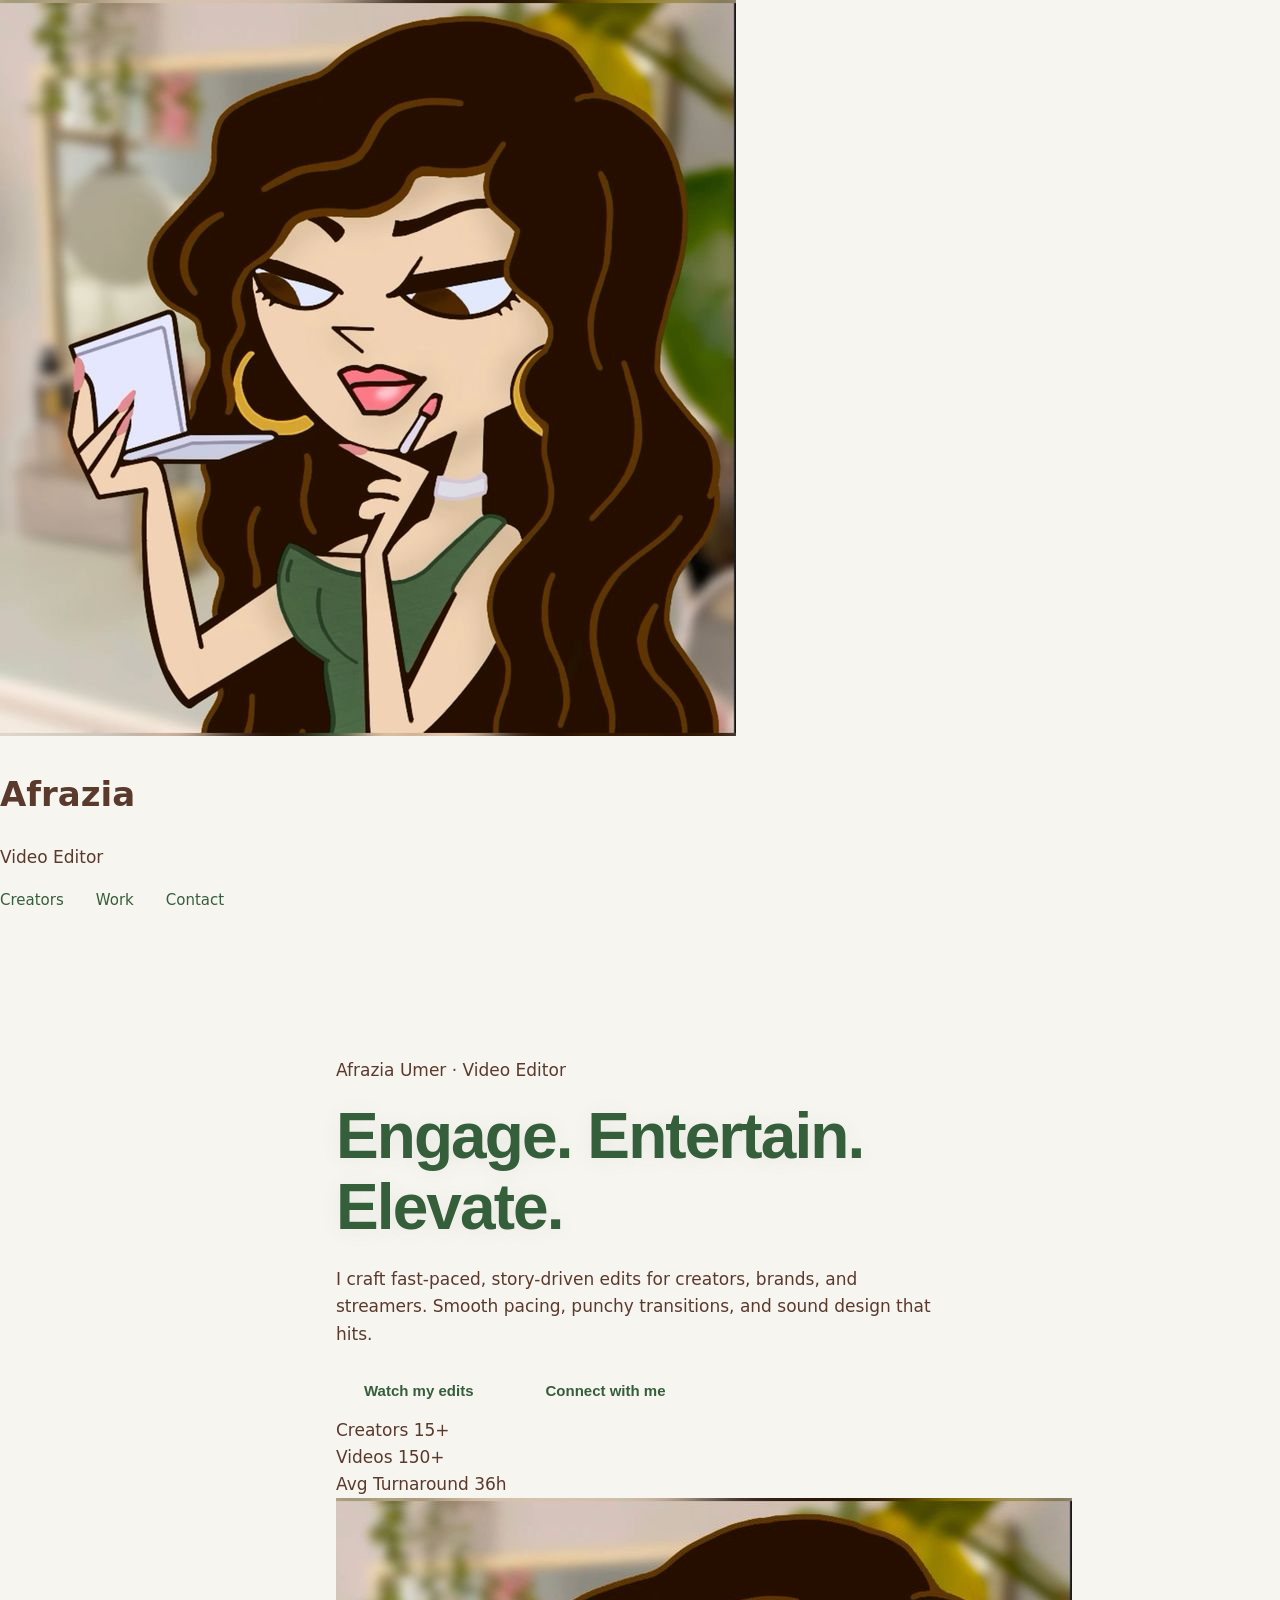
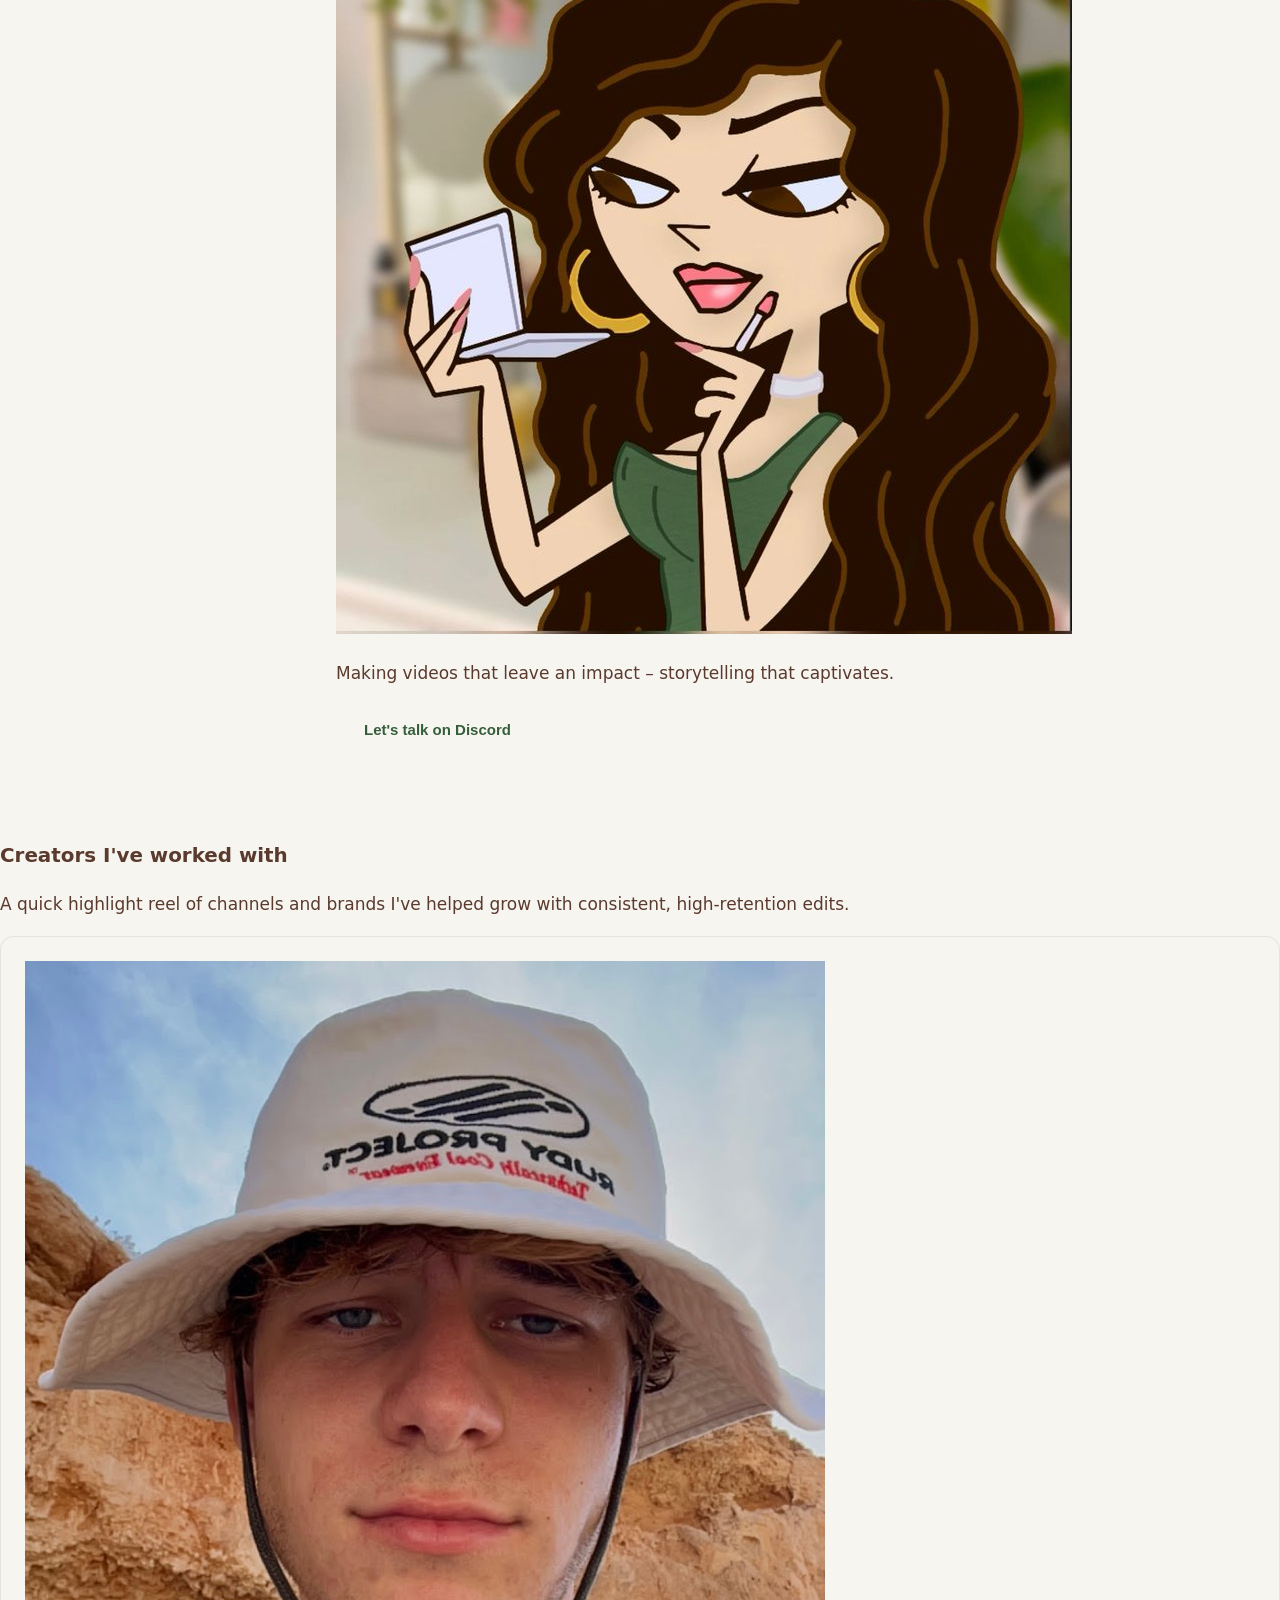
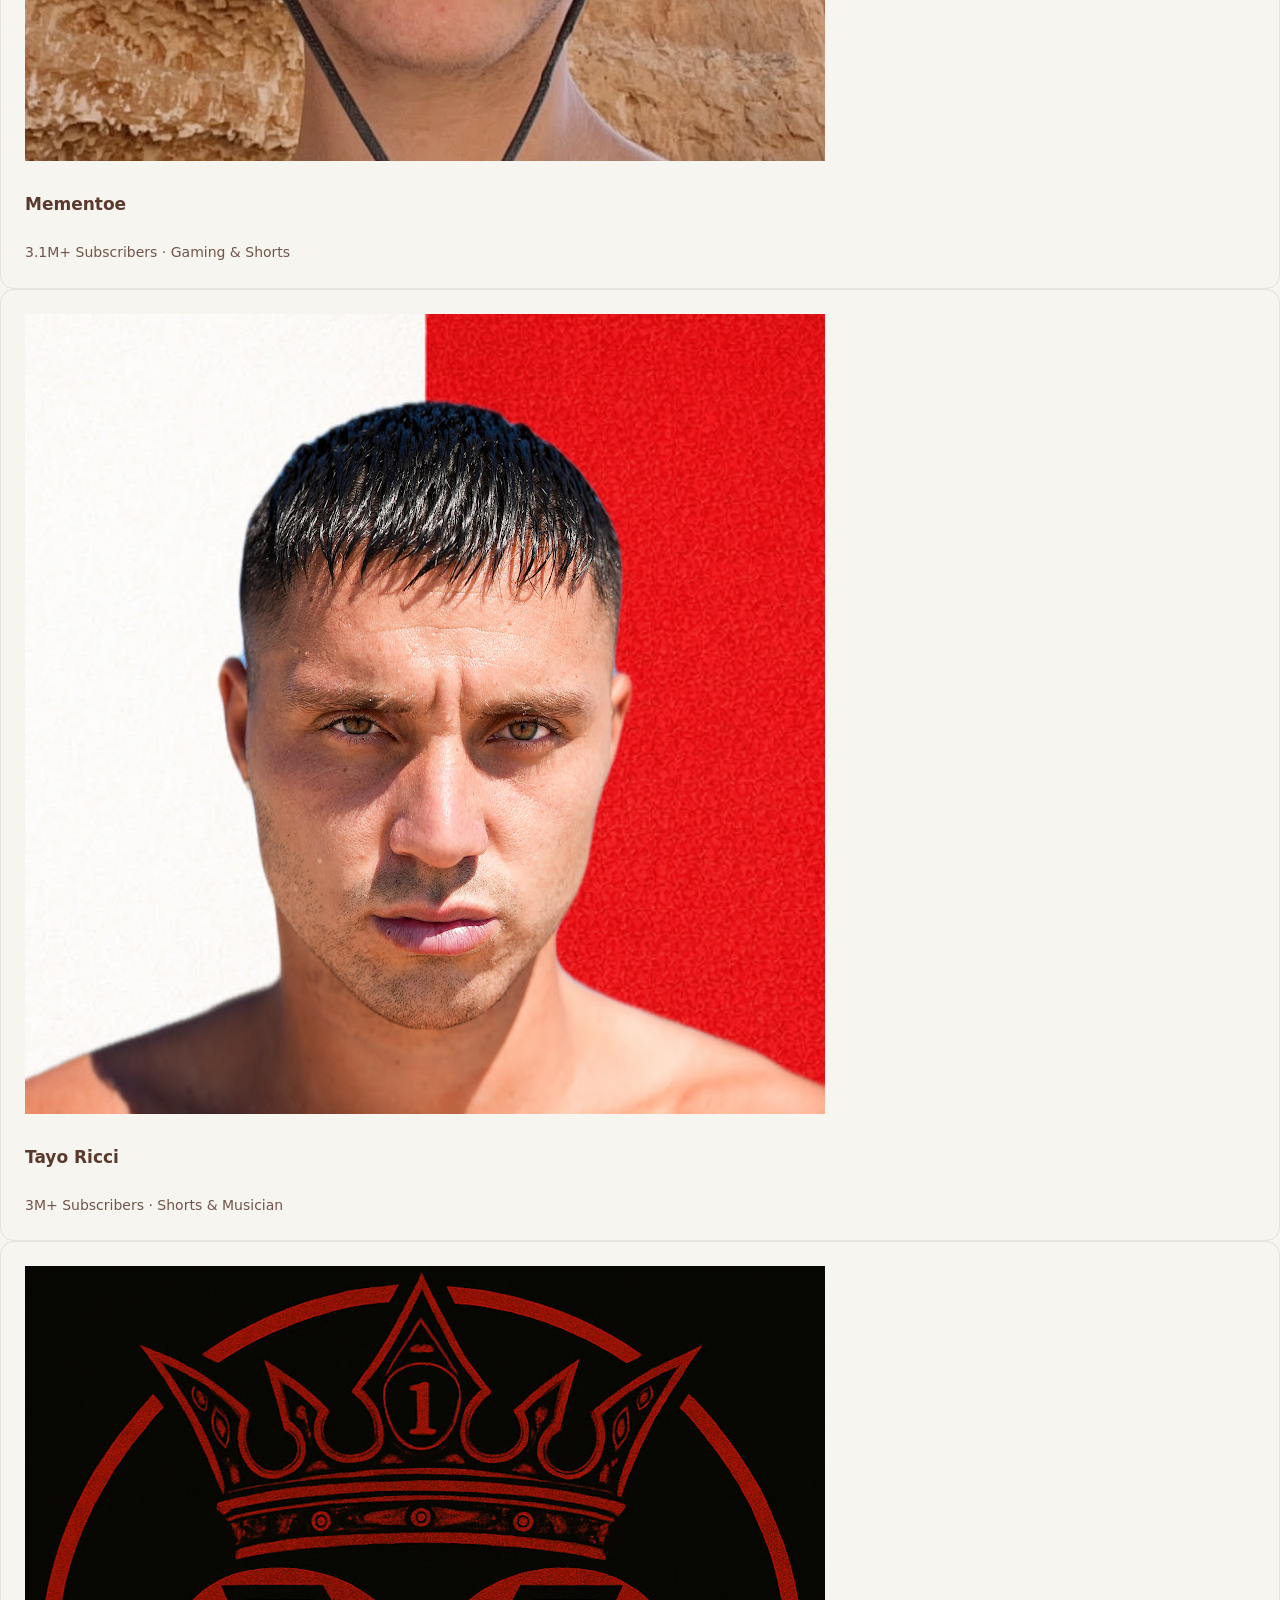
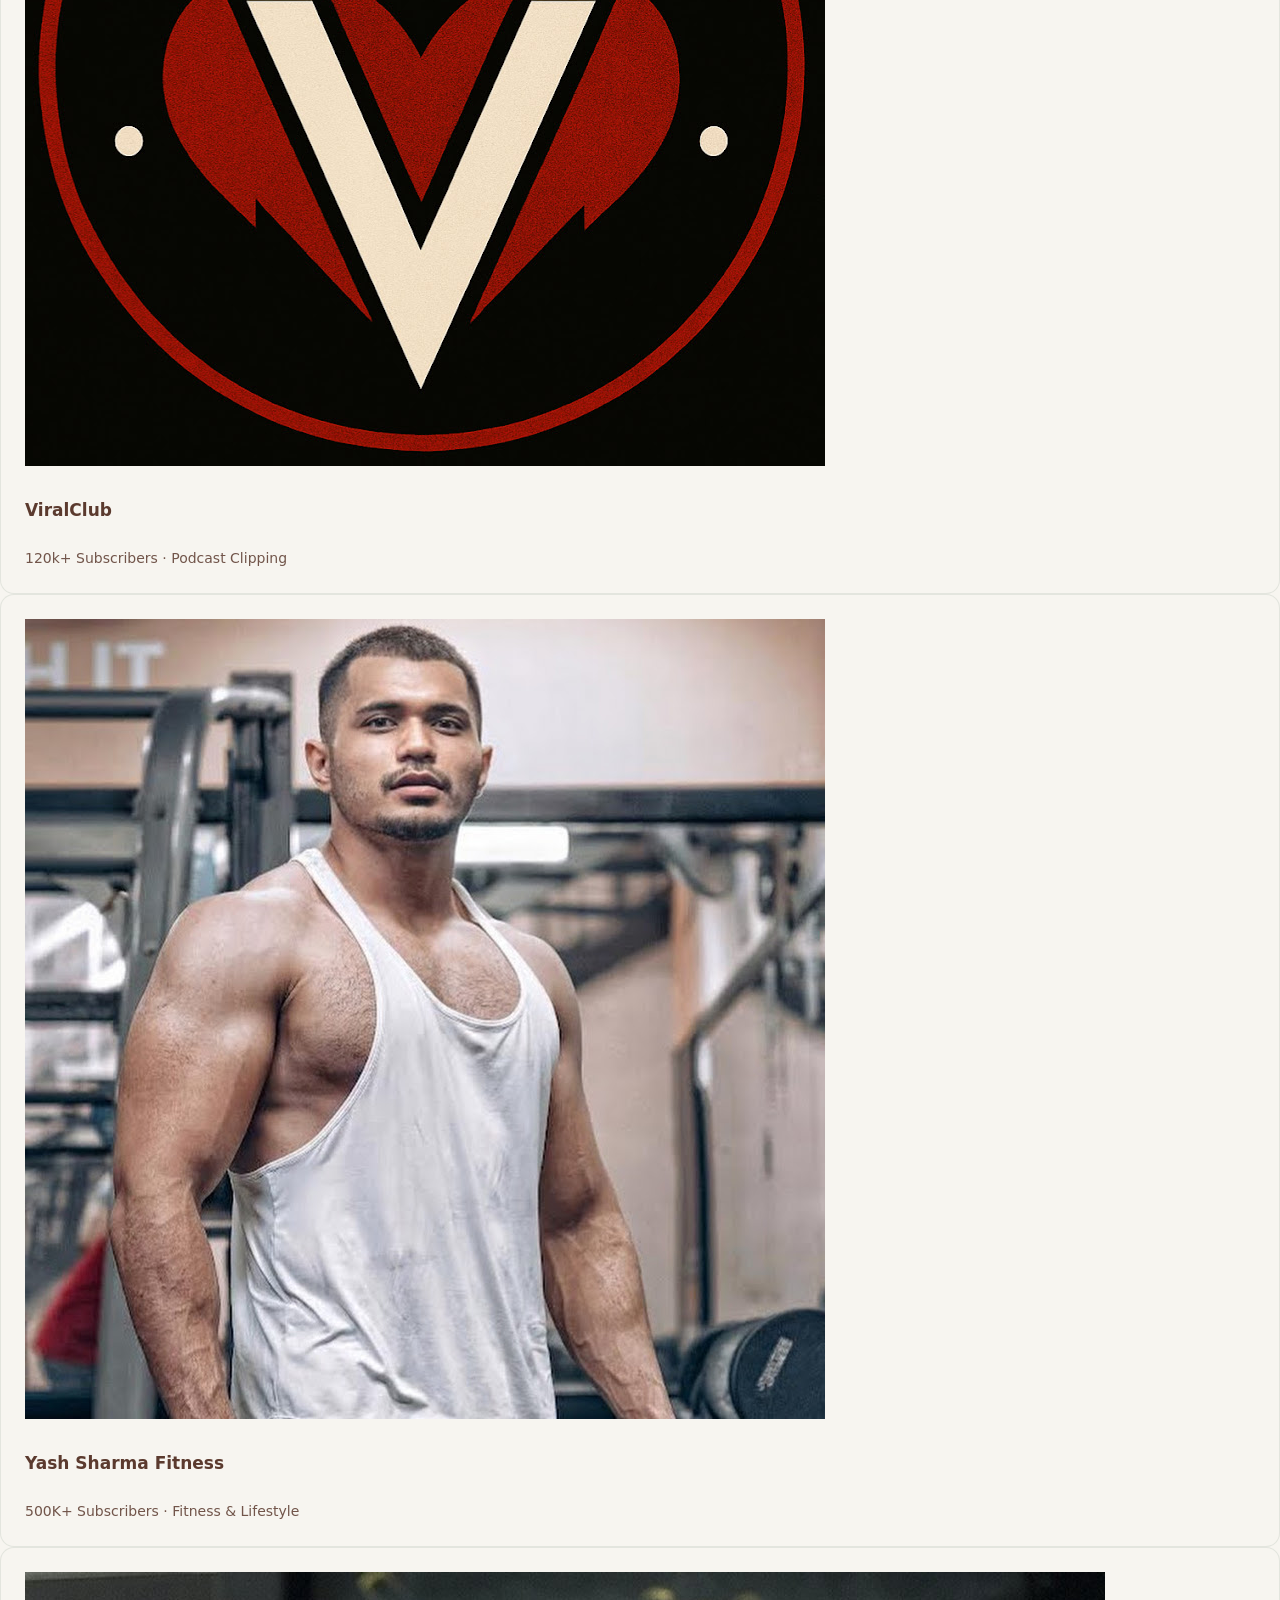
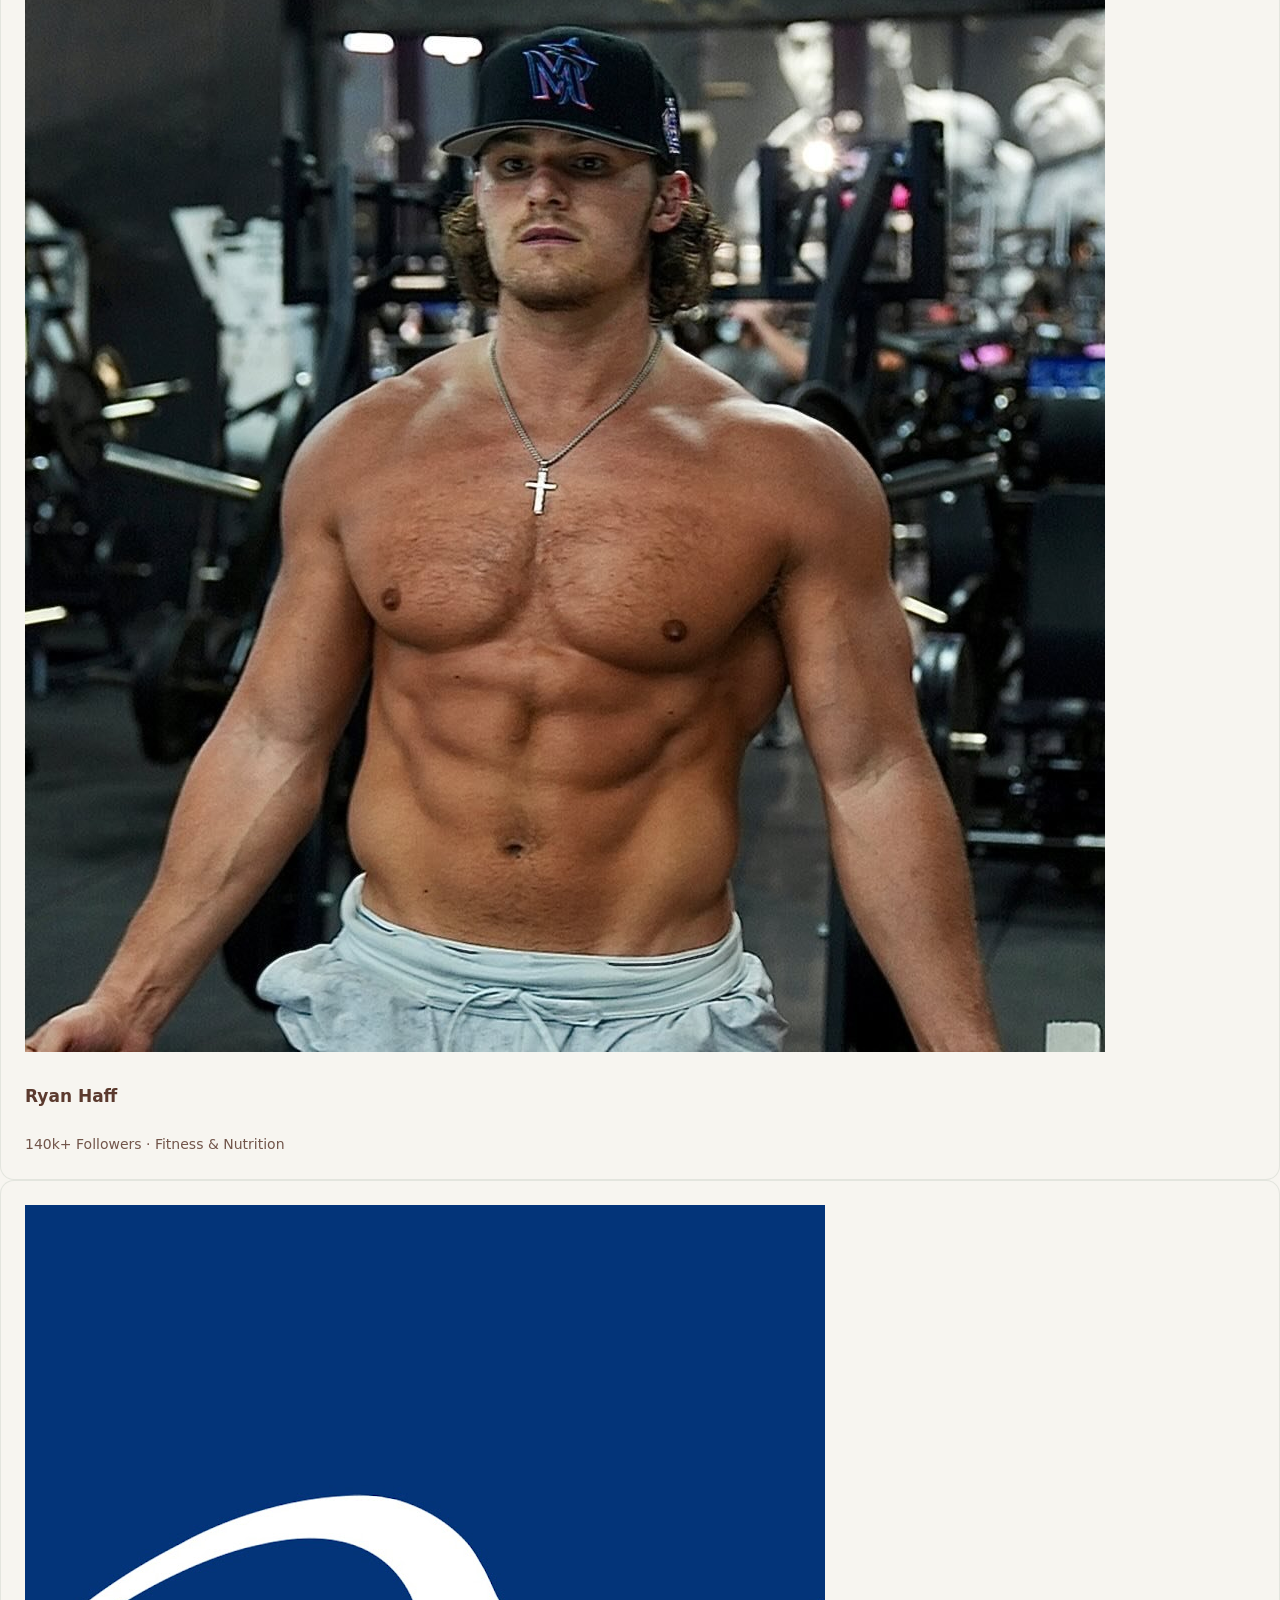
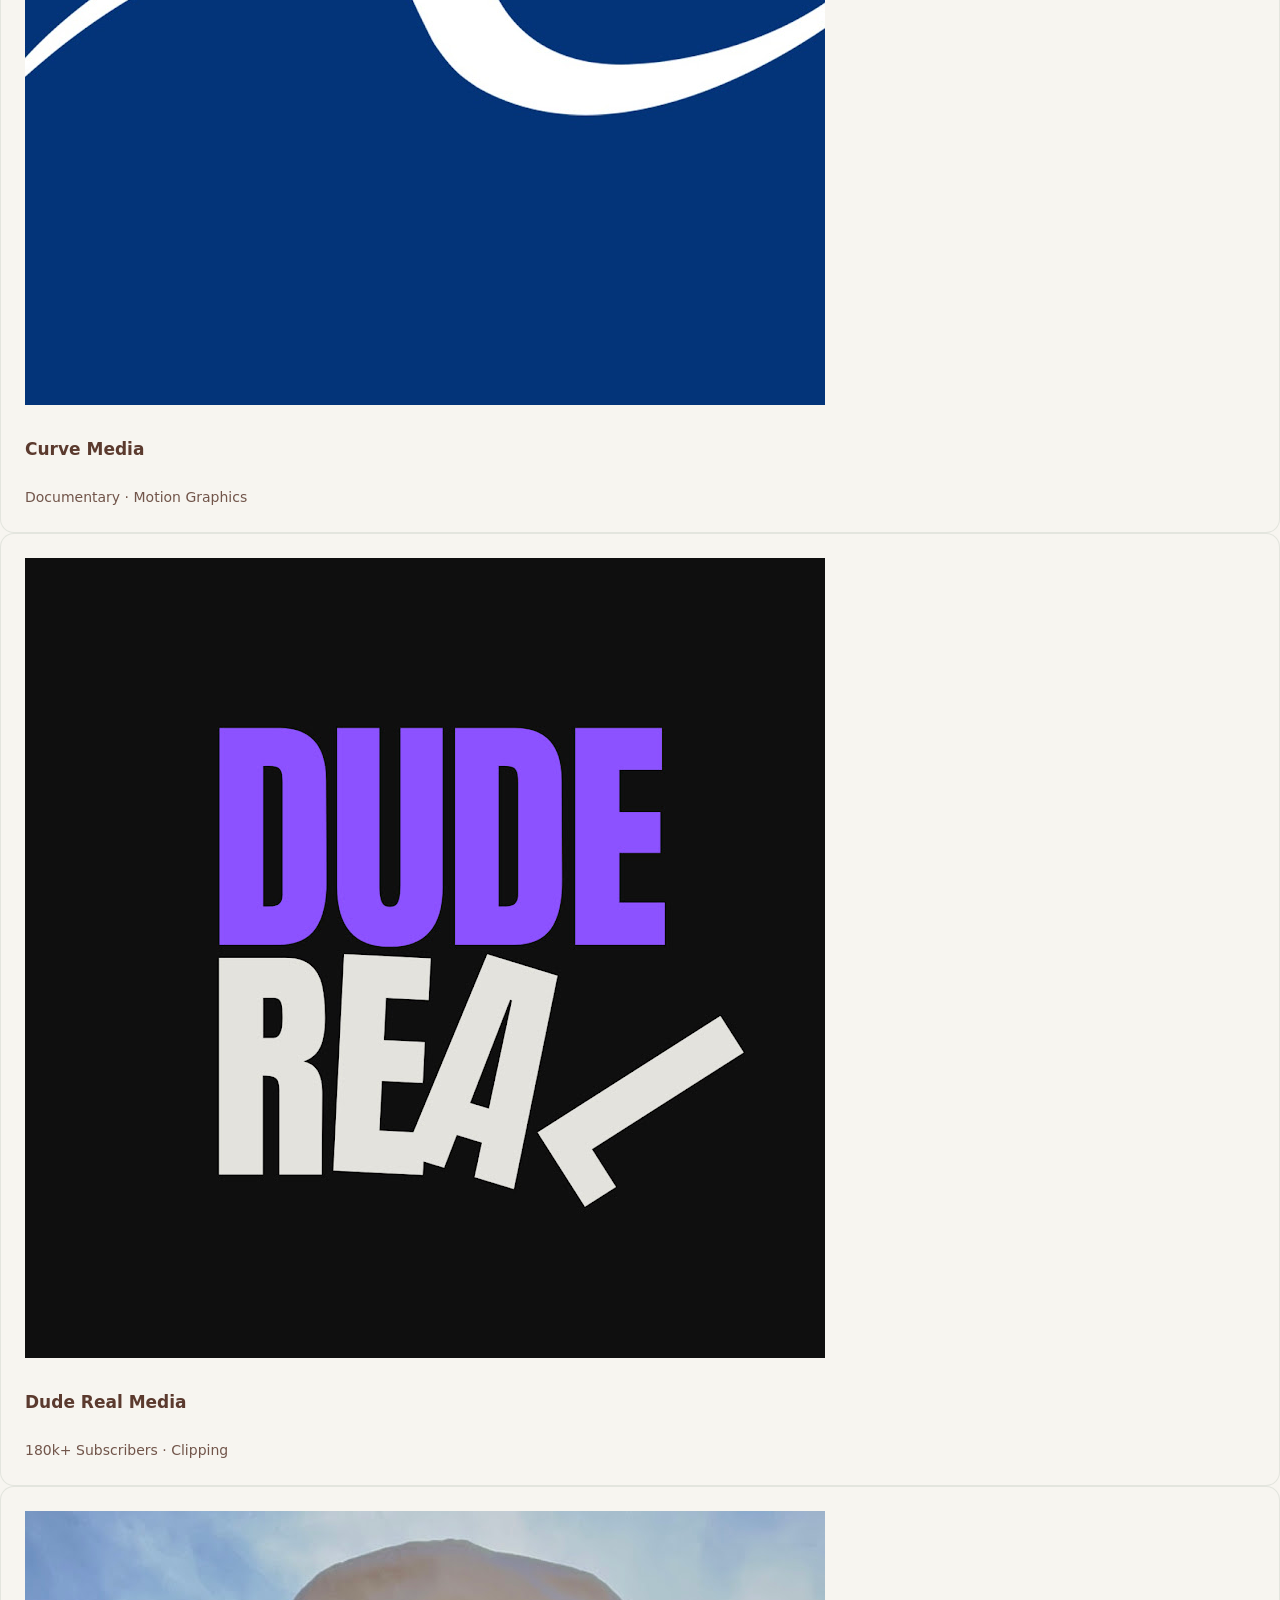
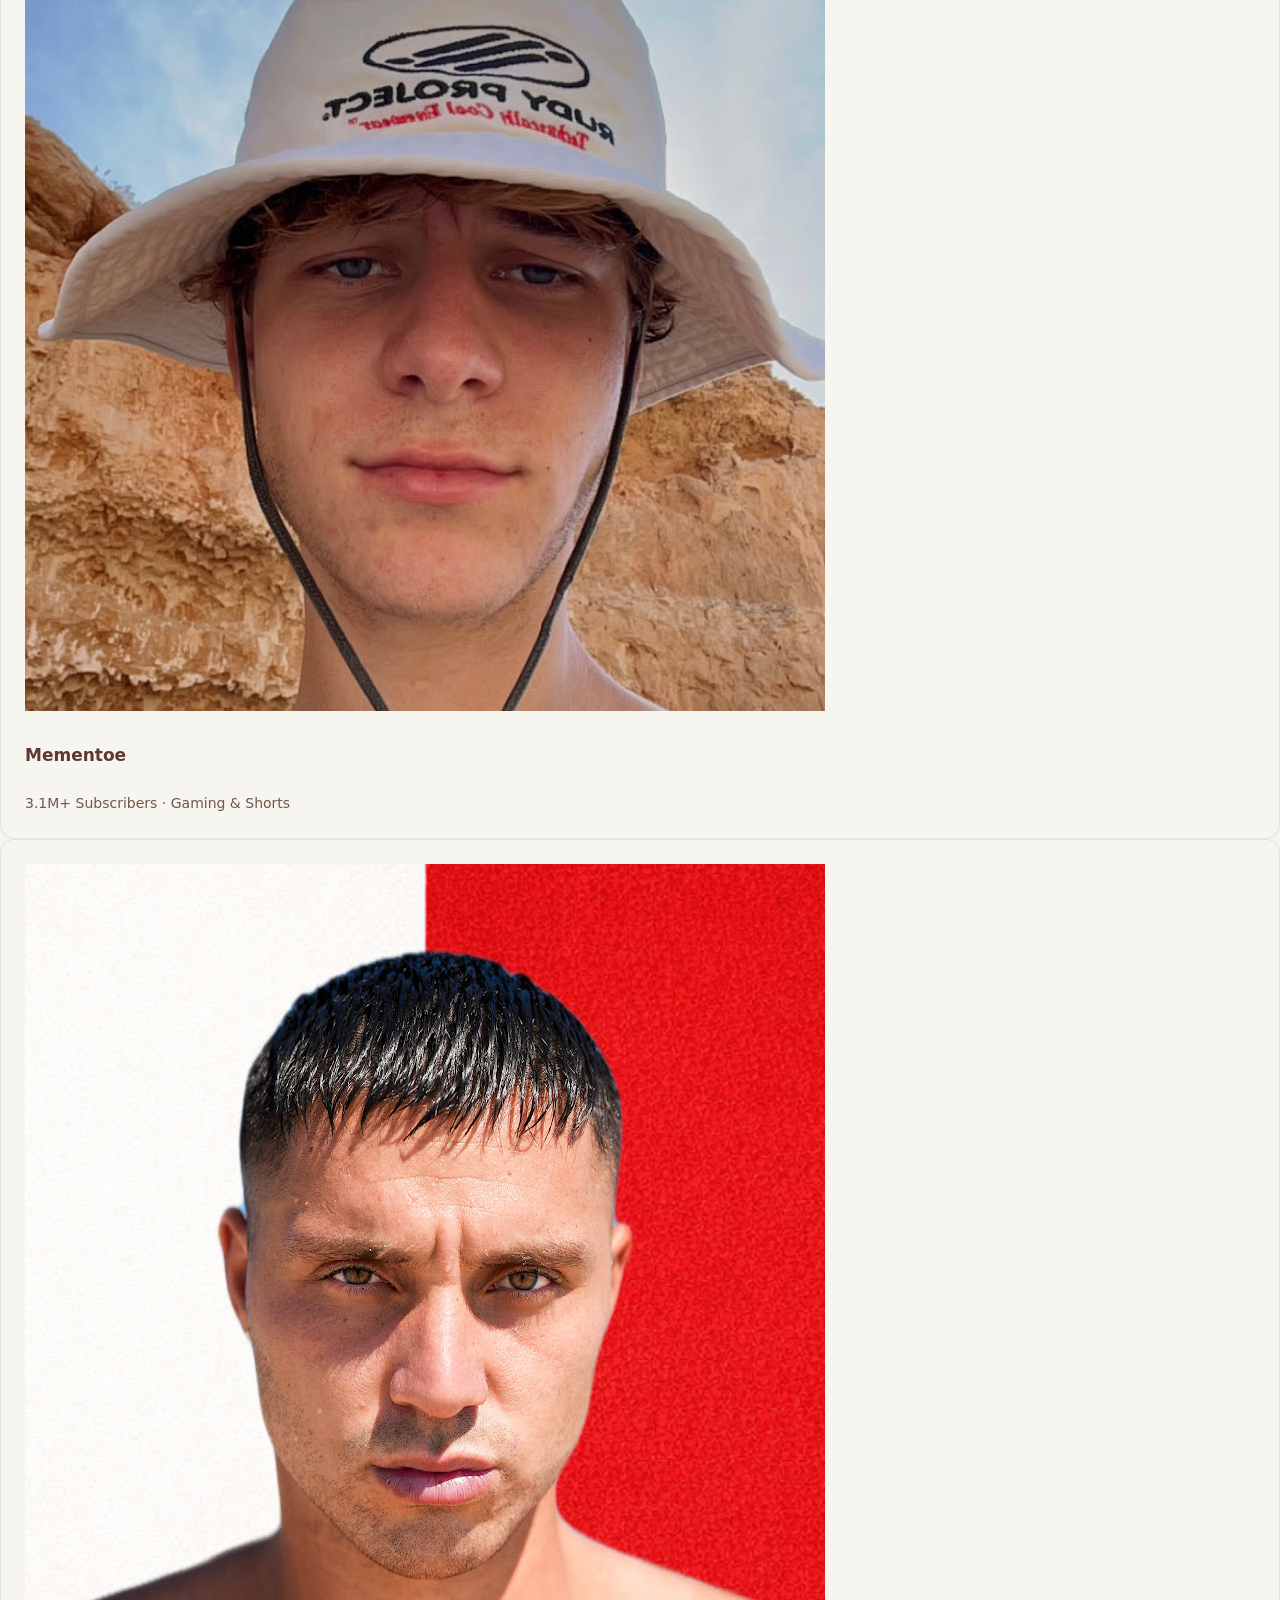
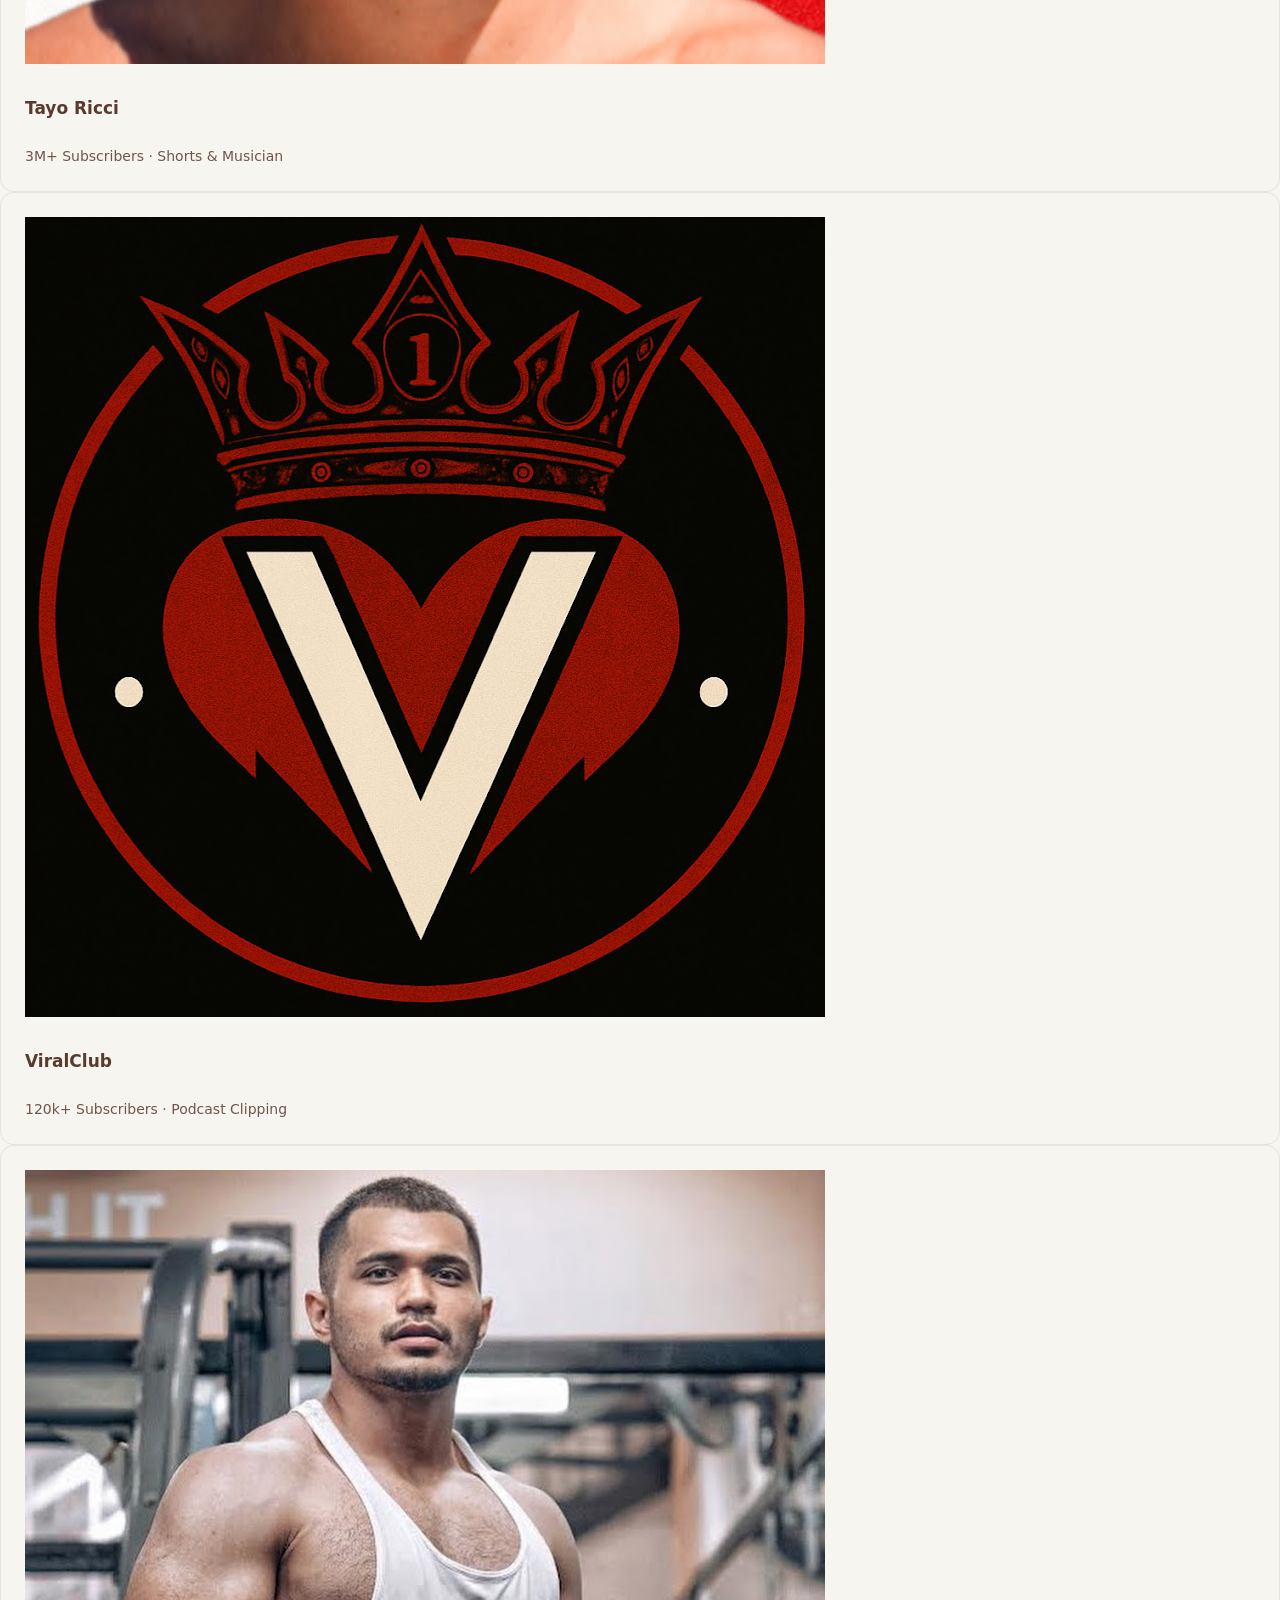
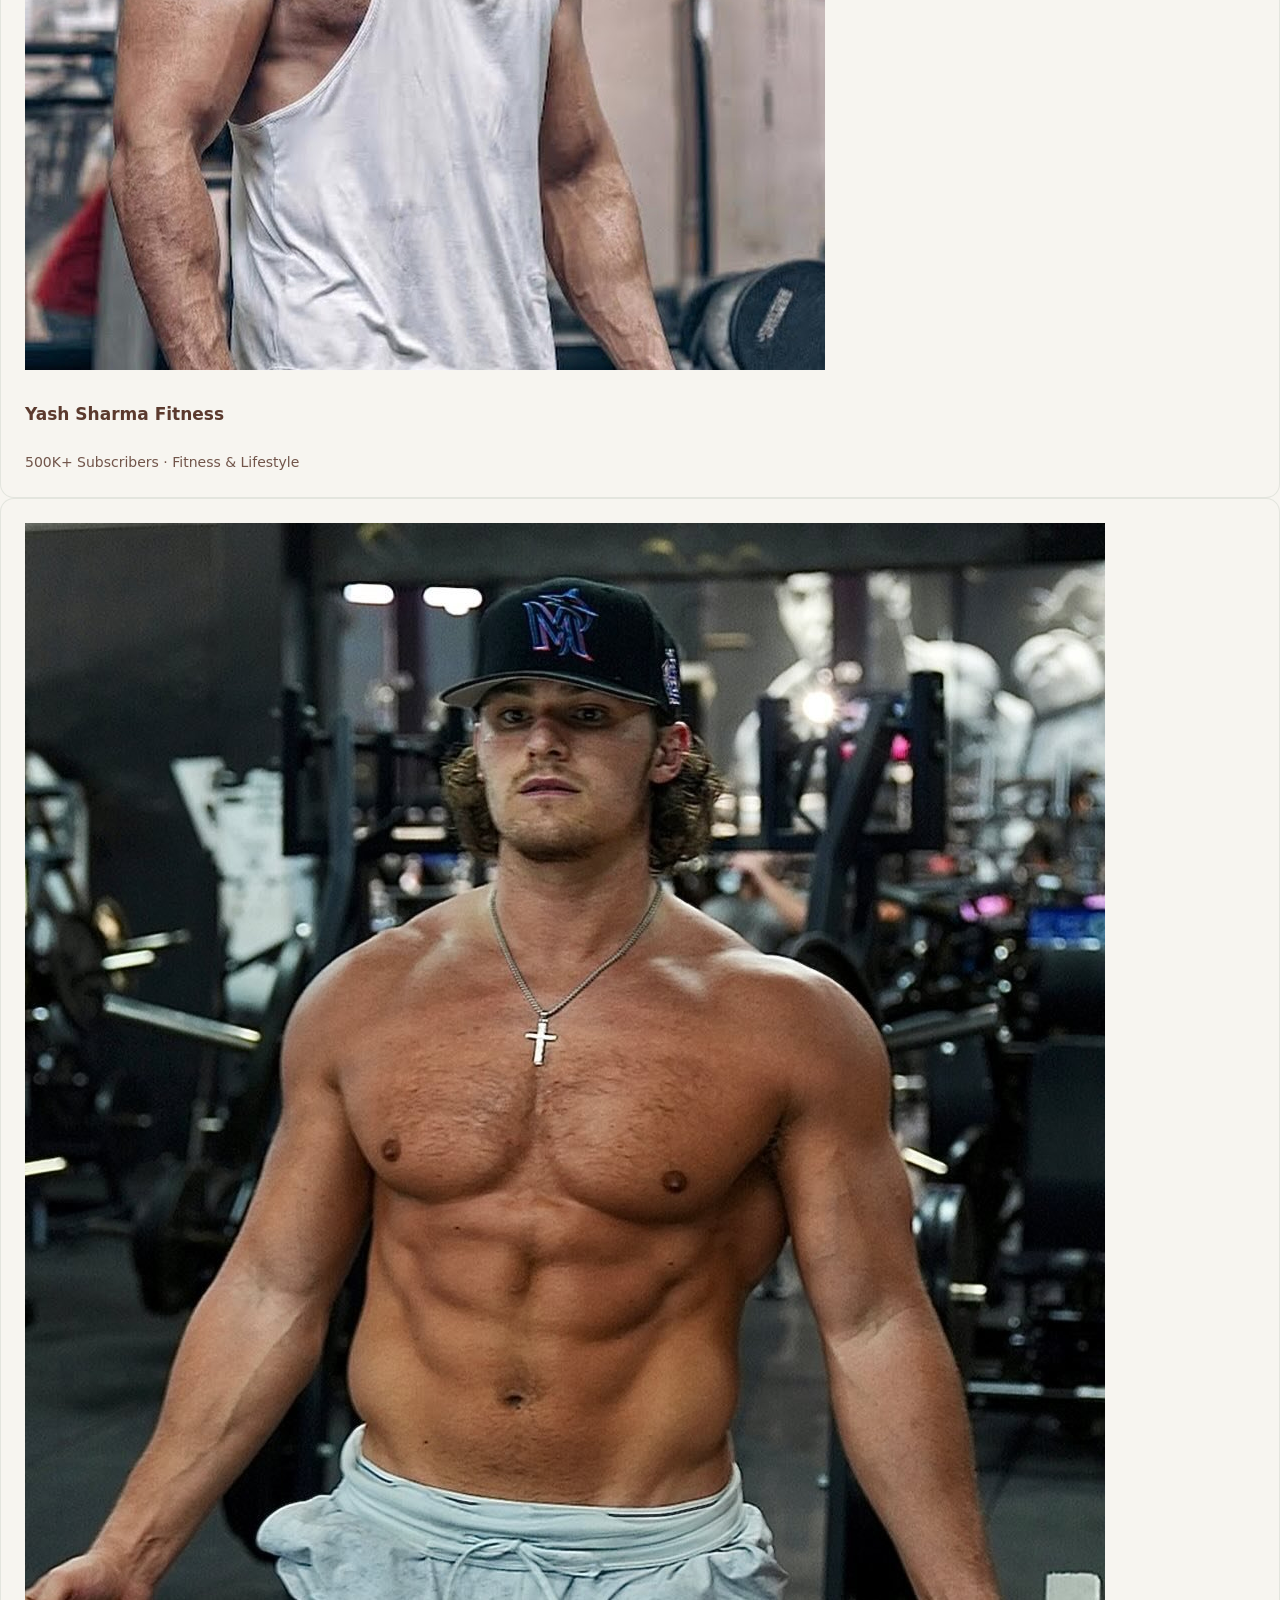
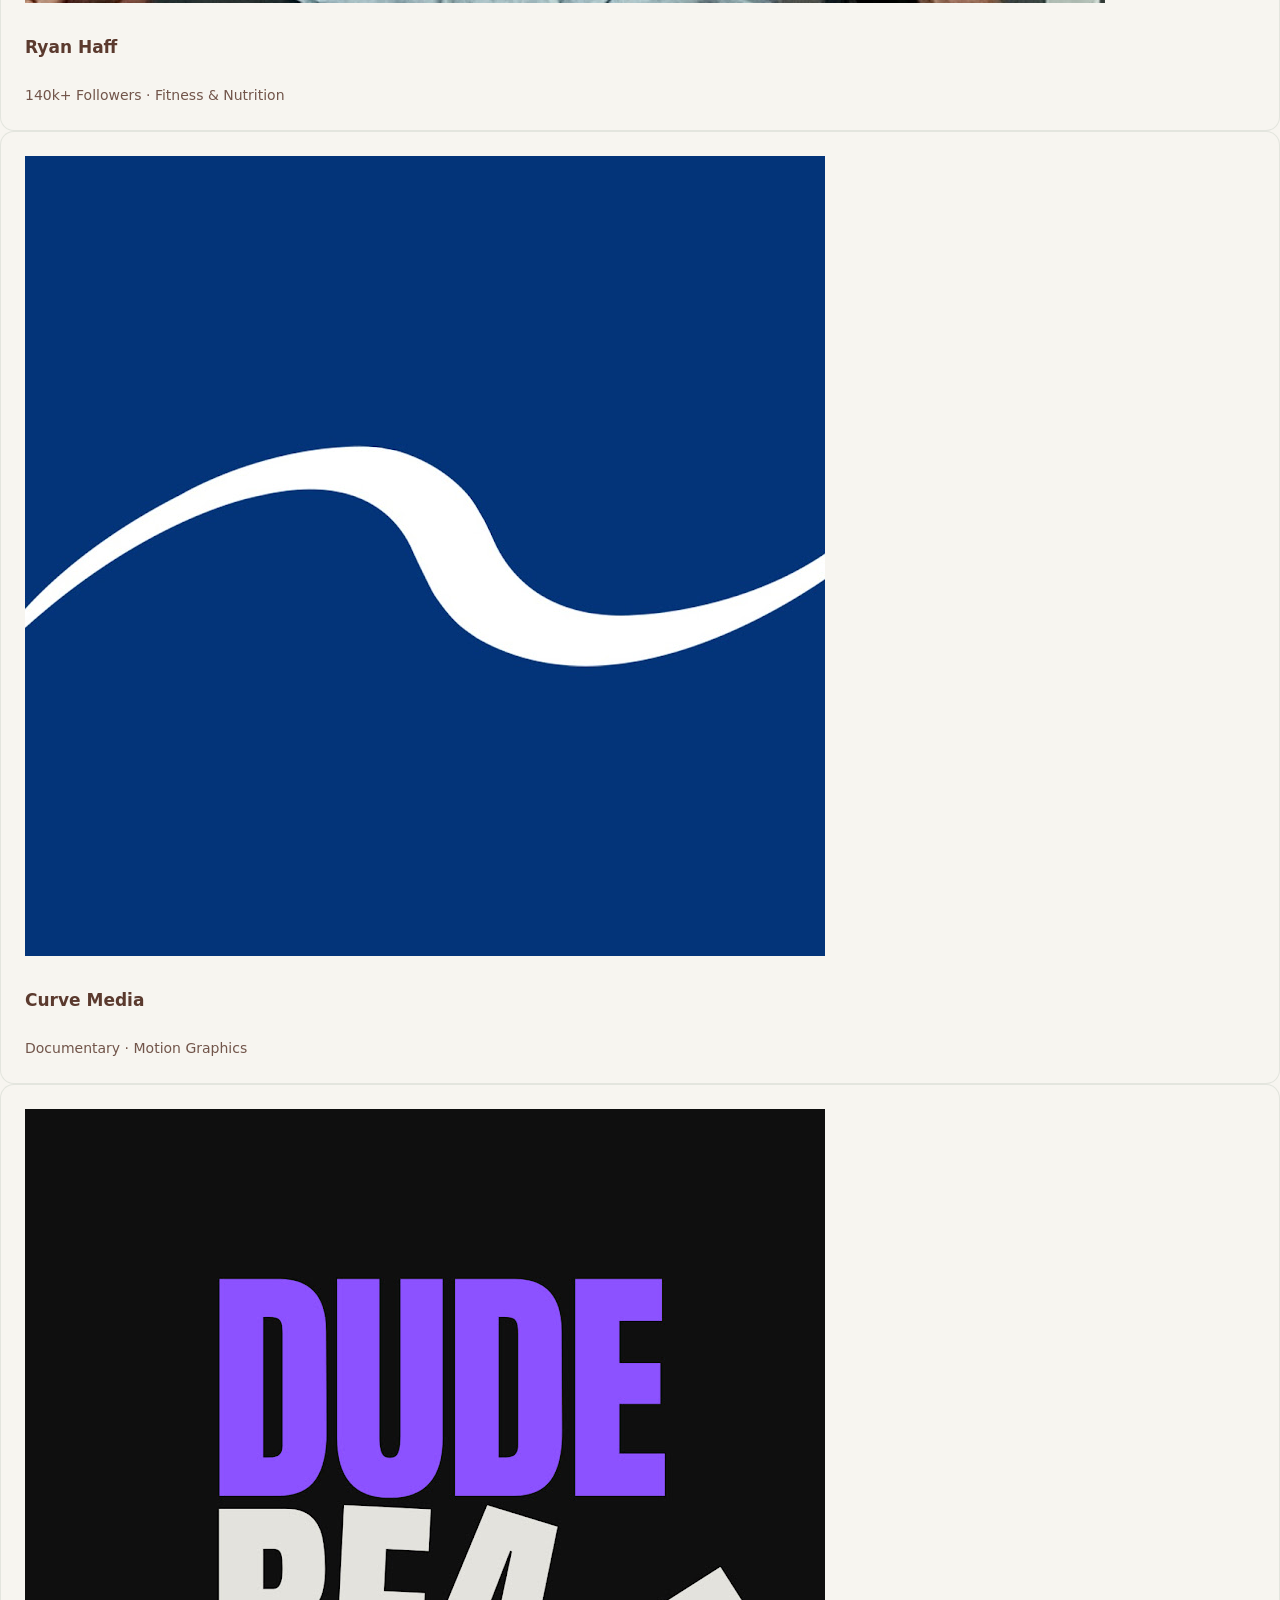
==== commit 1d38d173: "Add files via upload" ====
--- a/index.html
+++ b/index.html
@@ -57,7 +57,7 @@
           </div>
           <div>
             <span class="label">Avg Turnaround</span>
-            <span class="value">72h</span>
+            <span class="value">36h</span>
           </div>
         </div>
       </div>
@@ -442,8 +442,8 @@
             </li>
             <li>
               <span class="label">Reddit</span>
-              <a href="https://www.reddit.com/u/r1singmoon/s/eKVIzrHijw" target="_blank"
-                rel="noreferrer">u/r1singmoon</a>
+              <a href="https://www.reddit.com/u/risingm0on/s/eKVIzrHijw" target="_blank"
+                rel="noreferrer">u/risingm0on</a>
             </li>
           </ul>
         </div>
